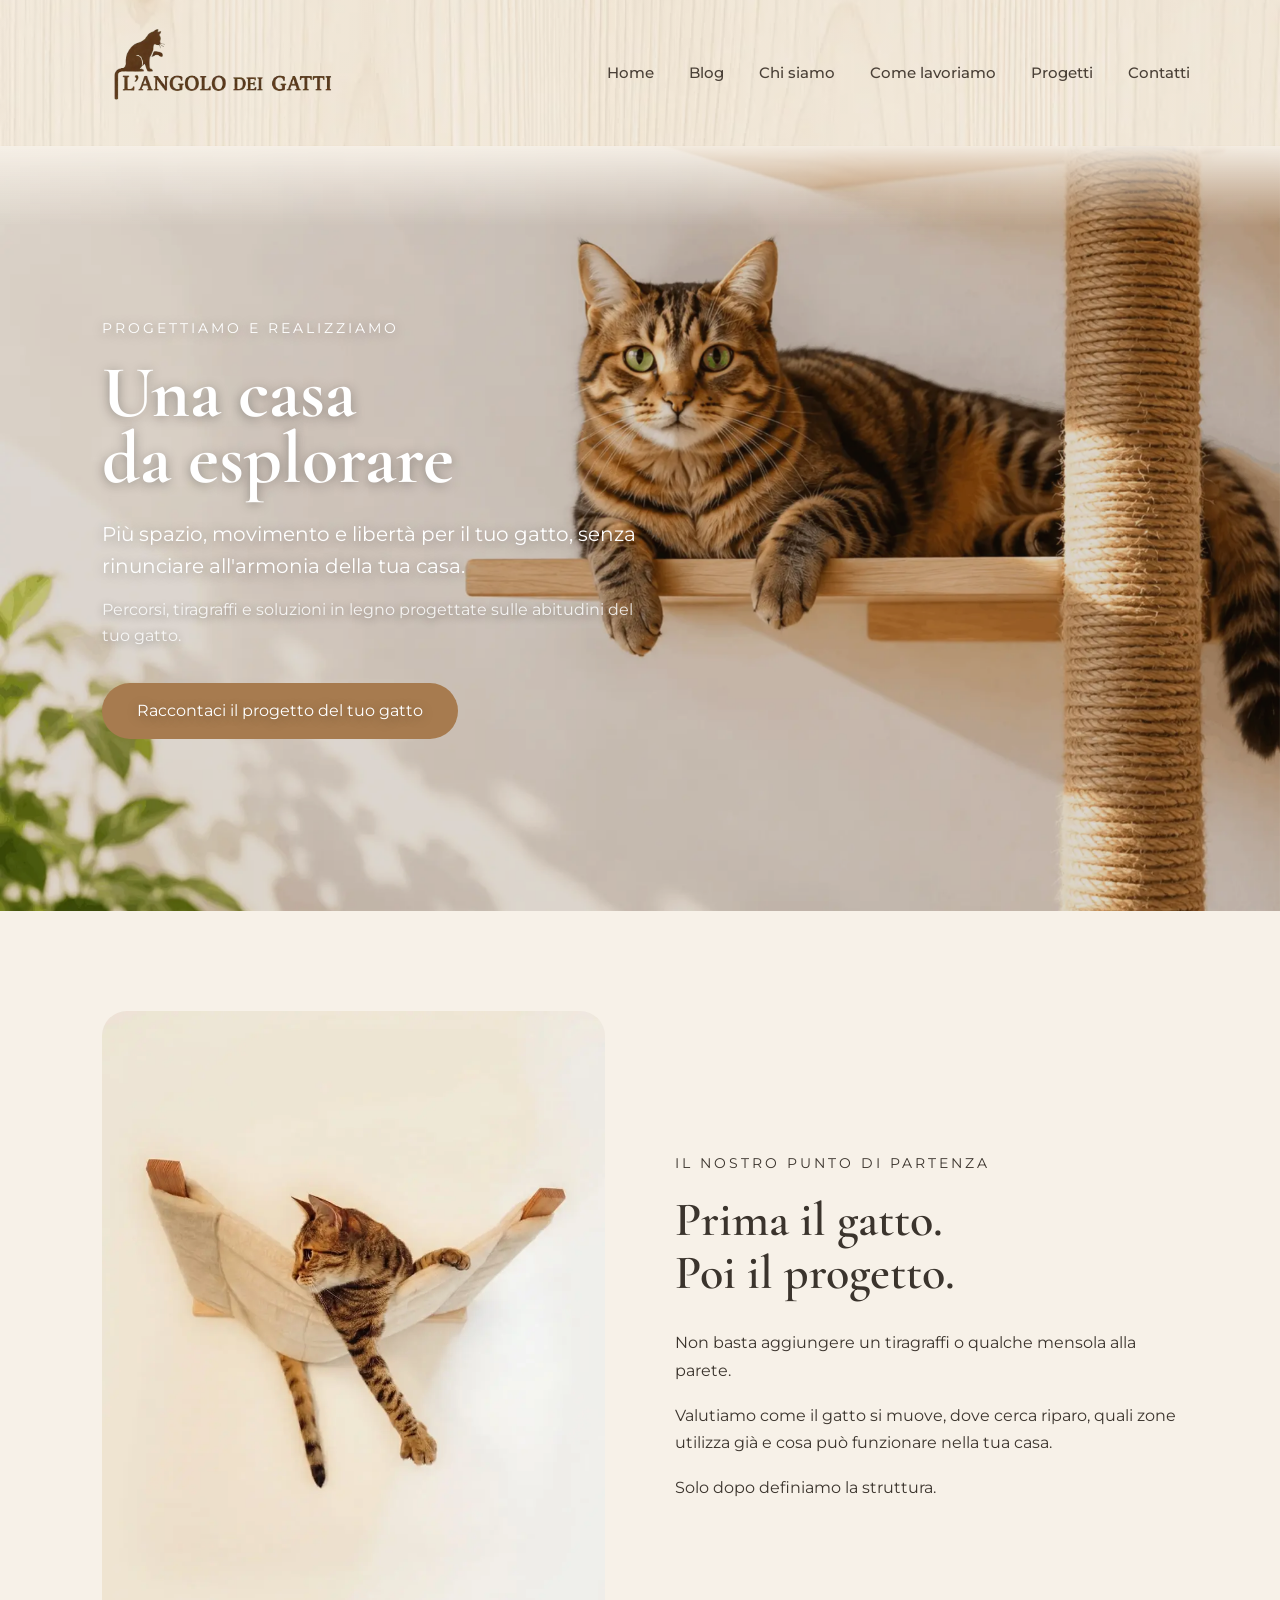
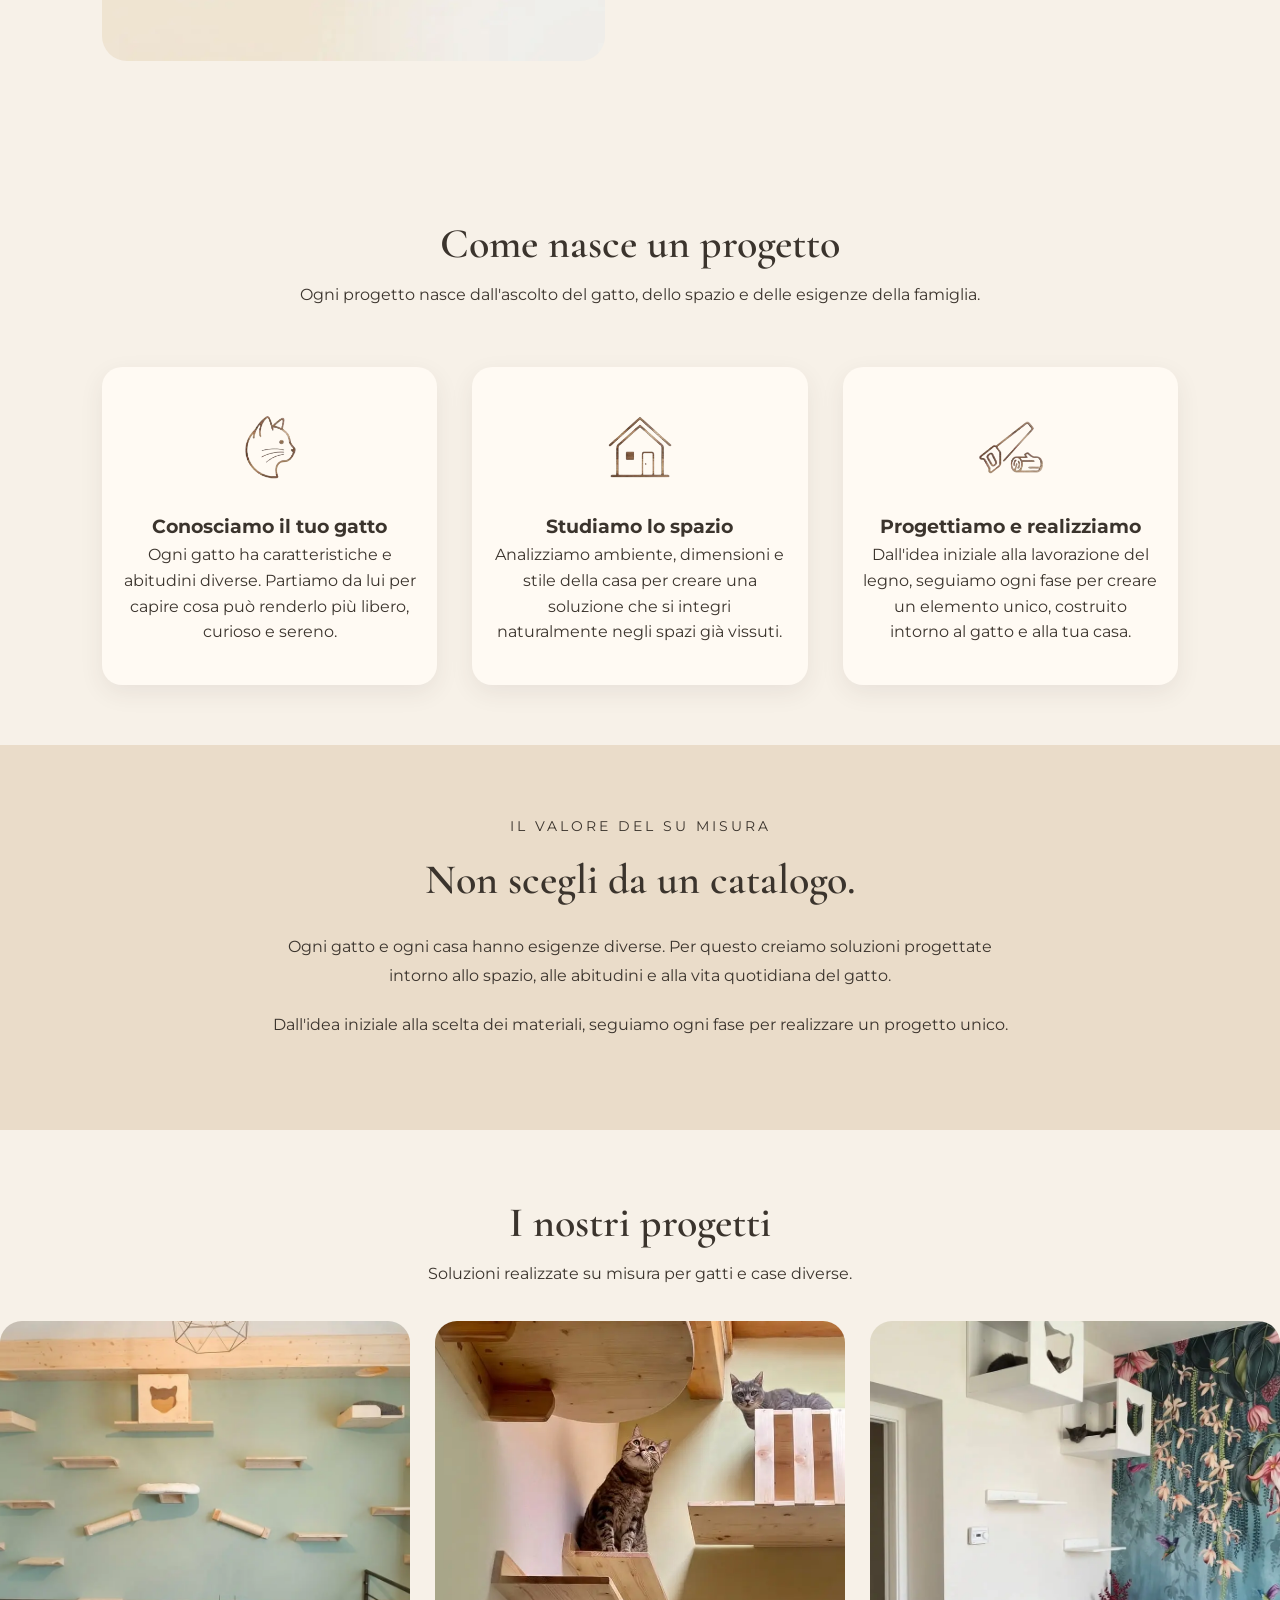
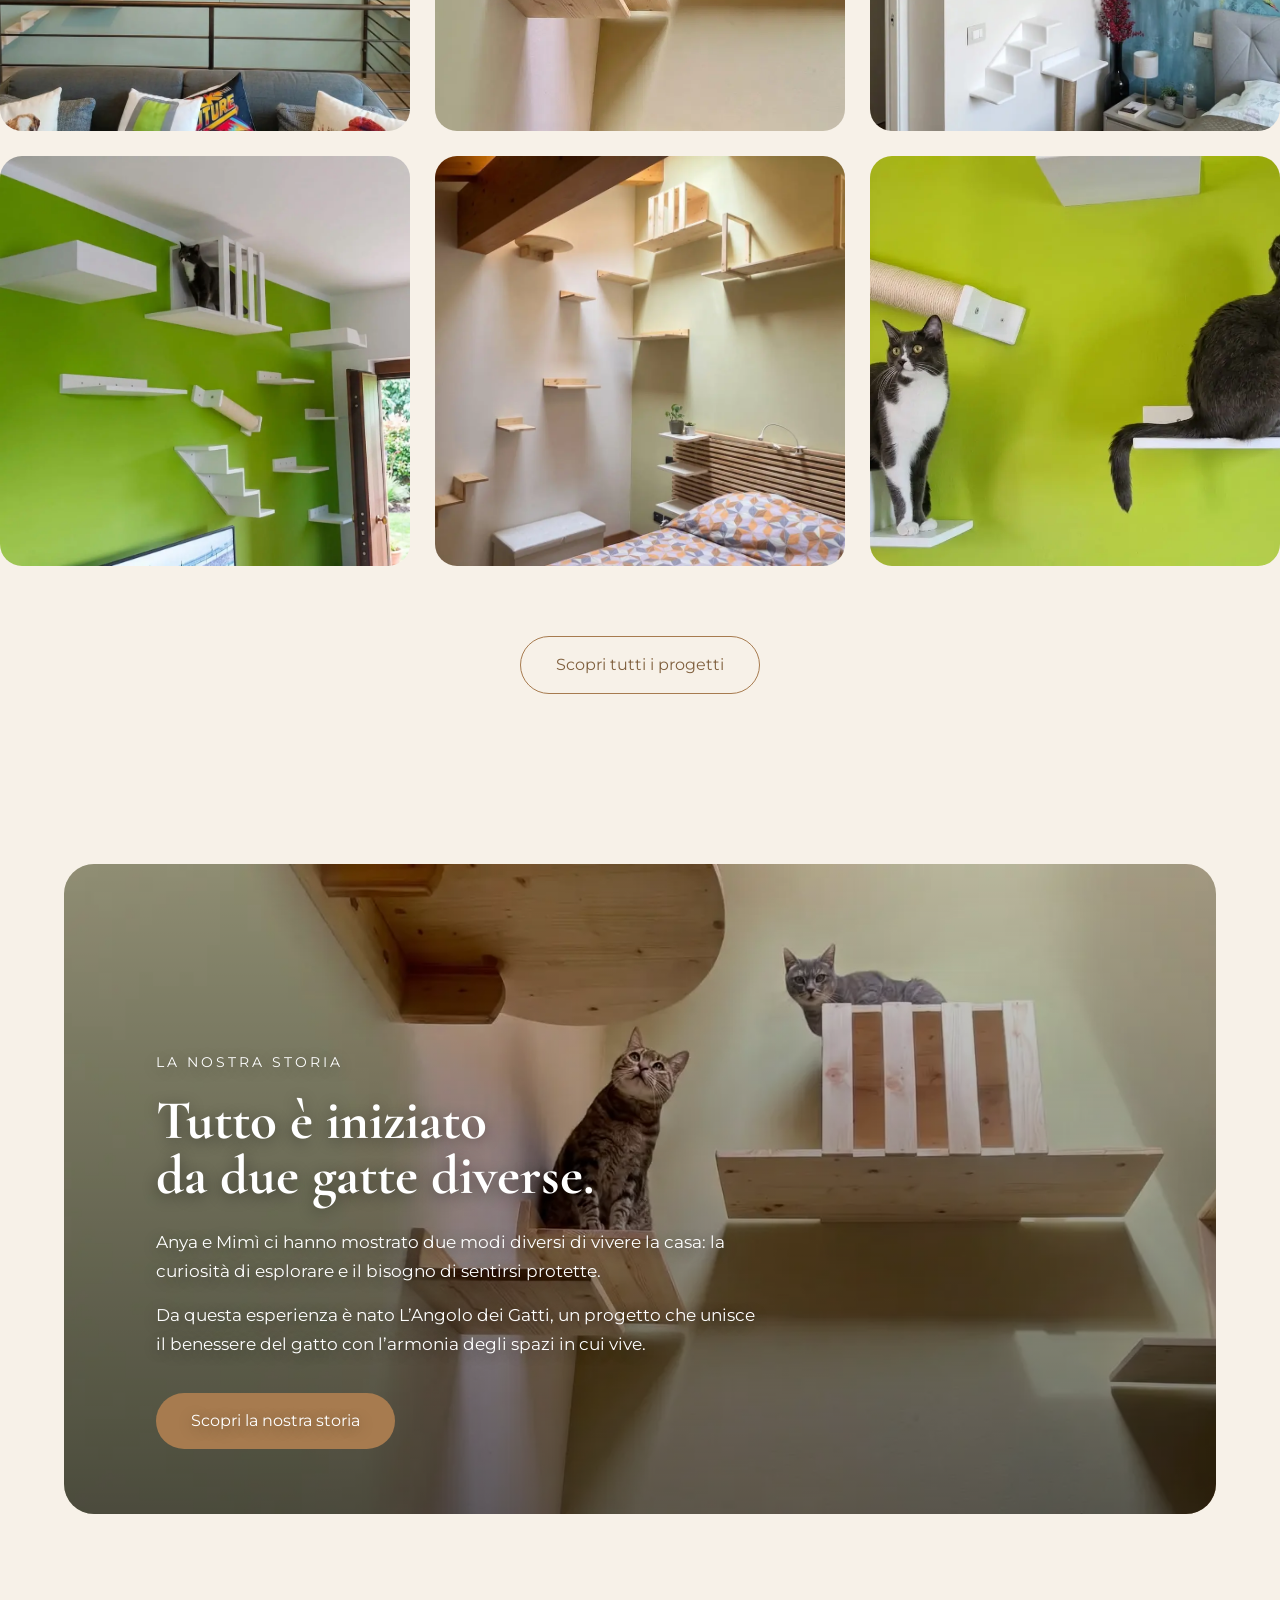
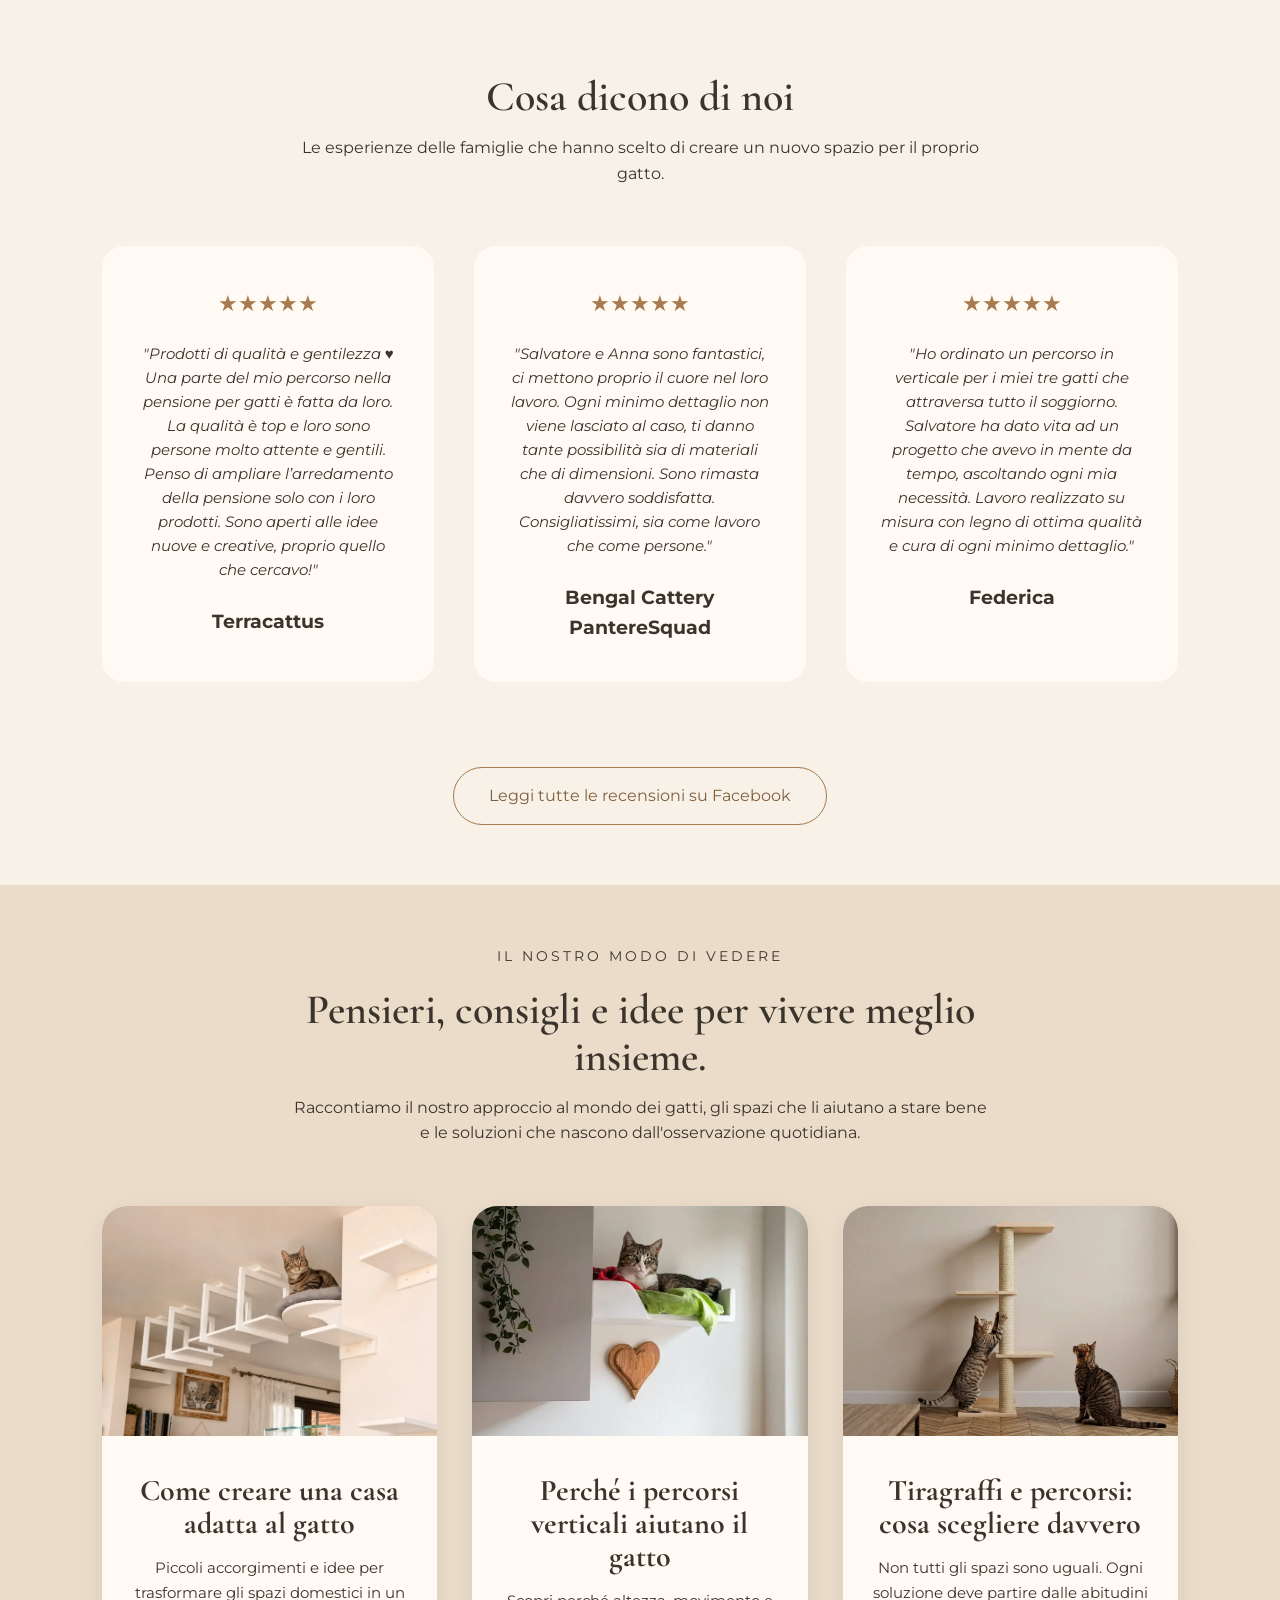
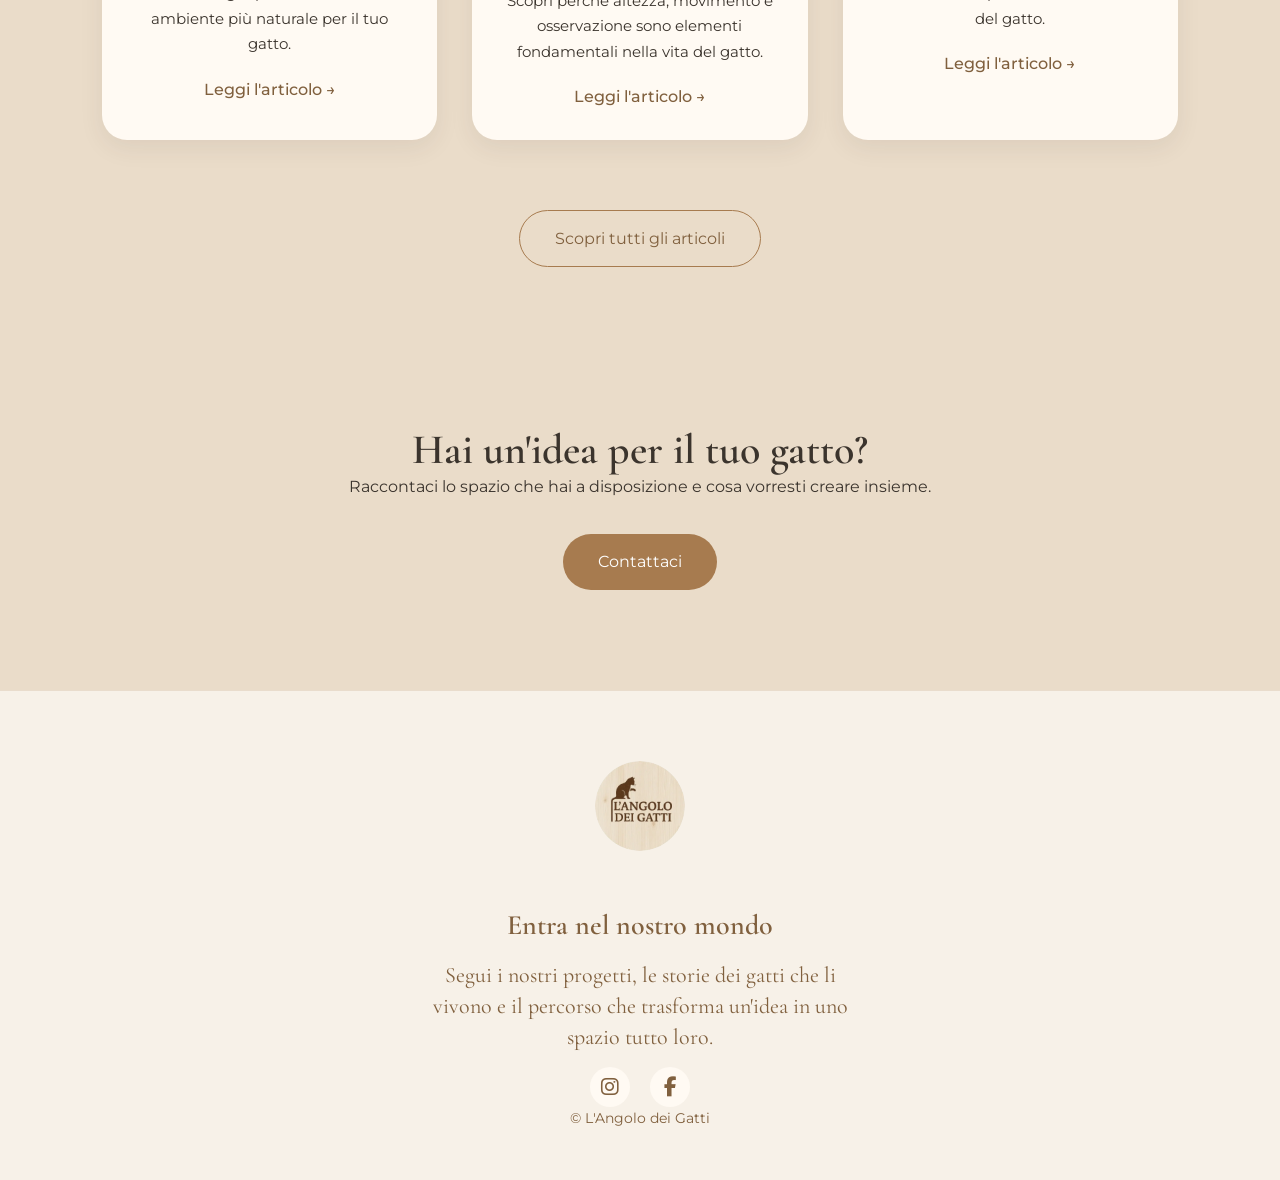
==== index.html @ a5932a0f "Add files via upload" ====
<!DOCTYPE html>
<html lang="it">

<head>

<meta charset="UTF-8">
<meta name="viewport" content="width=device-width, initial-scale=1.0">

<title>L'Angolo dei Gatti | Progetti in legno su misura</title>

<meta name="description" content="Progetti in legno su misura per gatti. Spazi pensati per il benessere del gatto e integrati nella tua casa.">

<link rel="stylesheet" href="css/stile.css">

<link href="https://fonts.googleapis.com/css2?family=Cormorant+Garamond:wght@500;600;700&family=Montserrat:wght@300;400;500;600&display=swap" rel="stylesheet">
<link rel="stylesheet" href="https://cdnjs.cloudflare.com/ajax/libs/font-awesome/6.5.2/css/all.min.css">
</head>


<body>



<header class="header reveal">


<div class="logo">

<a href="index.html">

<img 
src="immagini/logo-header.webp" 
alt="L'Angolo dei Gatti"
width="260"
height="90">

</a>

</div>


<div class="hamburger">

☰

</div>



<nav class="menu">

<a href="index.html">Home</a>

<a href="blog.html">Blog</a>

<a href="chi-siamo.html">Chi siamo</a>

<a href="index.html#lavoriamo">Come lavoriamo</a>

<a href="progetti.html">Progetti</a>

<a href="contatti.html">Contatti</a>

</nav>


</header>



<main>


<section class="hero">


<img 
class="hero-image" 
src="immagini/hero.webp" 
alt="Percorso in legno per gatti"
width="1920"
height="1080">


<div class="hero-content">


<p class="small-title">
PROGETTIAMO E REALIZZIAMO
</p>


<h1>
Una casa<br>
da esplorare
</h1>



<p class="hero-description">
Più spazio, movimento e libertà per il tuo gatto,
senza rinunciare all'armonia della tua casa.
</p>


<p class="hero-details">
Percorsi, tiragraffi e soluzioni in legno progettate sulle abitudini del tuo gatto.
</p>


<a class="button" href="https://wa.me/393792977051">

Raccontaci il progetto del tuo gatto

</a>


</div>


</section>


<section class="story-section reveal">


<div class="story-image">

<img 
src="immagini/anya_amaca.webp" 
alt="Anya"
width="900"
height="600">

</div>


<div class="story-text">


<p class="small-title">
IL NOSTRO PUNTO DI PARTENZA
</p>


<h2>
Prima il gatto.<br>
Poi il progetto.
</h2>


<p>
Non basta aggiungere un tiragraffi o qualche mensola alla parete.
</p>


<p>
Valutiamo come il gatto si muove, dove cerca riparo, quali zone utilizza già e cosa può funzionare nella tua casa.
</p>


<p>
Solo dopo definiamo la struttura.
</p>


</div>


</section>




<section id="lavoriamo" class="section">


<div class="section-title reveal">


<h2>
Come nasce un progetto
</h2>


<p>
Ogni progetto nasce dall'ascolto del gatto, dello spazio e delle esigenze della famiglia.
</p>


</div>


<div class="cards">


<!-- CARD 1 -->

<div class="card reveal">


<div class="icon">

<img 
src="immagini/icona-1.webp" 
alt="Conosciamo il gatto"
width="65"
height="65">

</div>


<h3>
Conosciamo il tuo gatto
</h3>


<p>
Ogni gatto ha caratteristiche e abitudini diverse.
Partiamo da lui per capire cosa può renderlo più libero, curioso e sereno.
</p>


</div>







<!-- CARD 2 -->

<div class="card reveal">


<div class="icon">

<img 
src="immagini/icona-2.webp" 
alt="Conosciamo il gatto"
width="65"
height="65">

</div>


<h3>
Studiamo lo spazio
</h3>


<p>
Analizziamo ambiente, dimensioni e stile della casa per creare una soluzione che si integri naturalmente negli spazi già vissuti.
</p>

</div>







<!-- CARD 3 -->

<div class="card reveal">


<div class="icon">
<img 
src="immagini/icona-3.webp" 
alt="Conosciamo il gatto"
width="65"
height="65">

</div>


<h3>
Progettiamo e realizziamo
</h3>


<p>
Dall'idea iniziale alla lavorazione del legno, seguiamo ogni fase per creare un elemento unico, costruito intorno al gatto e alla tua casa.
</p>

</div>



</div>


</section>

<section class="projects section">




<div class="value-section reveal">


<p class="small-title">
IL VALORE DEL SU MISURA
</p>


<h2>
Non scegli da un catalogo.
</h2>


<p>
Ogni gatto e ogni casa hanno esigenze diverse.
Per questo creiamo soluzioni progettate intorno allo spazio,
alle abitudini e alla vita quotidiana del gatto.
</p>


<p>
Dall'idea iniziale alla scelta dei materiali,
seguiamo ogni fase per realizzare un progetto unico.
</p>


</div>




<div class="section-title reveal">


<h2>
I nostri progetti
</h2>



<p>
Soluzioni realizzate su misura per gatti e case diverse.
</p>

<p class="mobile-hint">
Scorri per vedere tutti i progetti →
</p>

</div>





<div class="gallery portfolio">


<img 
class="reveal" 
src="immagini/progetto-1.webp" 
alt="Progetto in legno per gatto"
width="600"
height="600">

<img 
class="reveal" 
src="immagini/progetto-2.webp" 
alt="Progetto in legno per gatto"
width="600"
height="600">

<img 
class="reveal" 
src="immagini/progetto-3.webp" 
alt="Progetto in legno per gatto"
width="600"
height="600">

<img 
class="reveal" 
src="immagini/progetto-4.webp" 
alt="Progetto in legno per gatto"
width="600"
height="600">

<img 
class="reveal" 
src="immagini/progetto-5.webp" 
alt="Progetto in legno per gatto"
width="600"
height="600">

<img 
class="reveal" 
src="immagini/Progetto-6.webp" 
alt="Progetto in legno per gatto"
width="600"
height="600">

</div>

<div class="mobile-dots"></div>


<div class="projects-button reveal">

<a class="button secondary" href="progetti.html">

Scopri tutti i progetti

</a>

</div>


</section>









<section class="home-about-story reveal">


<img src="immagini/anya_mimi_percorso.webp"
alt="Anya e Mimì sul percorso verticale progettato su misura">



<div class="home-about-overlay">


<p class="small-title">
LA NOSTRA STORIA
</p>


<h2>
Tutto è iniziato
<br>
da due gatte diverse.
</h2>


<p>
Anya e Mimì ci hanno mostrato due modi diversi
di vivere la casa: la curiosità di esplorare
e il bisogno di sentirsi protette.
</p>


<p>
Da questa esperienza è nato L’Angolo dei Gatti,
un progetto che unisce il benessere del gatto
con l’armonia degli spazi in cui vive.
</p>


<a class="button secondary" href="chi-siamo.html">

Scopri la nostra storia

</a>


</div>


</section>









<section class="reviews section">



<div class="section-title reveal">


<h2>
Cosa dicono di noi
</h2>



<p>
Le esperienze delle famiglie che hanno scelto di creare un nuovo spazio per il proprio gatto.
</p>


</div>





<div class="reviews-grid">



<div class="review-card reveal">

<div class="stars">
★★★★★
</div>

<p>
"Prodotti di qualità e gentilezza ♥️
Una parte del mio percorso nella pensione per gatti è fatta da loro. La qualità è top e loro sono persone molto attente e gentili. Penso di ampliare l’arredamento della pensione solo con i loro prodotti. Sono aperti alle idee nuove e creative, proprio quello che cercavo!"
</p>

<h3>
Terracattus
</h3>

</div>







<div class="review-card reveal">

<div class="stars">
★★★★★
</div>

<p>
"Salvatore e Anna sono fantastici, ci mettono proprio il cuore nel loro lavoro. Ogni minimo dettaglio non viene lasciato al caso, ti danno tante possibilità sia di materiali che di dimensioni. Sono rimasta davvero soddisfatta. Consigliatissimi, sia come lavoro che come persone."
</p>

<h3>
Bengal Cattery PantereSquad
</h3>

</div>







<div class="review-card reveal">

<div class="stars">
★★★★★
</div>

<p>
"Ho ordinato un percorso in verticale per i miei tre gatti che attraversa tutto il soggiorno. Salvatore ha dato vita ad un progetto che avevo in mente da tempo, ascoltando ogni mia necessità. Lavoro realizzato su misura con legno di ottima qualità e cura di ogni minimo dettaglio."
</p>

<h3>
Federica
</h3>

</div>





</div>




<div class="reviews-button reveal">


<a class="button secondary" href="https://www.facebook.com/langolodeigatti/reviews" target="_blank">

Leggi tutte le recensioni su Facebook

</a>


</div>



</section>

<section class="blog-preview section">


<div class="section-title reveal">


<p class="small-title">
IL NOSTRO MODO DI VEDERE
</p>


<h2>
Pensieri, consigli e idee per vivere meglio insieme.
</h2>


<p>
Raccontiamo il nostro approccio al mondo dei gatti,
gli spazi che li aiutano a stare bene
e le soluzioni che nascono dall'osservazione quotidiana.
</p>


</div>



<div class="blog-cards">



<article class="blog-card reveal">


<img src="immagini/casa-gatto.webp" 
alt="Come creare una casa adatta al gatto">


<div>

<h3>
Come creare una casa adatta al gatto
</h3>


<p>
Piccoli accorgimenti e idee per trasformare
gli spazi domestici in un ambiente più naturale
per il tuo gatto.
</p>


<a href="articolo-casa-gatto.html">
Leggi l'articolo →
</a>

</div>


</article>





<article class="blog-card reveal">


<img src="immagini/spazio-verticale.webp" 
alt="Percorsi verticali per gatti">


<div>

<h3>
Perché i percorsi verticali aiutano il gatto
</h3>


<p>
Scopri perché altezza, movimento e osservazione
sono elementi fondamentali nella vita del gatto.
</p>


<a href="articolo-spazio-verticale.html">
Leggi l'articolo →
</a>


</div>


</article>




<article class="blog-card reveal">


<img src="immagini/tiragraffi-gatto.webp" 
alt="Come scegliere un tiragraffi">


<div>

<h3>
Tiragraffi e percorsi: cosa scegliere davvero
</h3>


<p>
Non tutti gli spazi sono uguali.
Ogni soluzione deve partire dalle abitudini del gatto.
</p>


<a href="articolo-tiragraffi.html">
Leggi l'articolo →
</a>


</div>


</article>



</div>


<div class="projects-button reveal">

<a class="button secondary" href="blog.html">

Scopri tutti gli articoli

</a>

</div>



</section>


<section class="cta">


<h2 class="reveal">
Hai un'idea per il tuo gatto?
</h2>


<p class="reveal">
Raccontaci lo spazio che hai a disposizione
e cosa vorresti creare insieme.
</p>


<a class="button reveal" href="contatti.html">
Contattaci
</a>



</section>



</main>





<footer class="reveal">


<img 
src="immagini/logo-tondo.webp" 
alt="Logo L'Angolo dei Gatti"
width="90"
height="90">


<div class="social">

<p class="social-title">
Entra nel nostro mondo
</p>

<p class="social-text">
Segui i nostri progetti, le storie dei gatti che li vivono e il percorso che trasforma un'idea in uno spazio tutto loro.
</p>

<a href="https://www.instagram.com/langolodeigatti/" 
target="_blank"
aria-label="Seguici su Instagram">

<i class="fa-brands fa-instagram"></i>

</a>

<a href="https://www.facebook.com/langolodeigatti" 
target="_blank"
aria-label="Seguici su Facebook">

<i class="fa-brands fa-facebook-f"></i>

</a>



</div>


<p>
© L'Angolo dei Gatti
</p>


</footer>







<script src="js/script.js"></script>



</body>

</html>
---- css/stile.css ----
/* RESET */

* {
    margin:0;
    padding:0;
    box-sizing:border-box;
}


html {
    scroll-behavior:smooth;
}


body {

    font-family:'Montserrat', sans-serif;
    background:#f7f1e8;
    color:#3b342d;
    line-height:1.6;

}



/* ==========================
   HEADER
========================== */


.header {

    width:100%;
    padding:14px 7%;

    display:flex;
    justify-content:space-between;
    align-items:center;

    background-color:#f7f1e8;

    background-image:
    linear-gradient(
    rgba(247,241,232,0.45),
    rgba(247,241,232,0.45)
    ),
    url("../immagini/texture-legno-header.webp");

    background-size:cover;
    background-position:center;
    background-repeat:no-repeat;

    position:relative;
    z-index:100;

}



.logo img {

    width:260px;
    height:auto;

}



.menu {

    display:flex;
    gap:35px;

}



.menu a {

    text-decoration:none;
    color:#4a4037;
    font-size:15px;
    font-weight:500;
    transition:.3s;

}



.menu a:hover {

    color:#a77b4f;

}



.hamburger {

    display:none;
    font-size:34px;
    cursor:pointer;

}





/* ==========================
   HERO
========================== */


.hero {

    height:85vh;
    position:relative;
    overflow:hidden;
    display:flex;
    align-items:center;

}



.hero-image {

    position:absolute;
    width:100%;
    height:110%;
    top:-5%;
    object-fit:cover;
    will-change:transform;
    z-index:0;

}



.hero::before {

    content:"";
    position:absolute;

    top:0;
    left:0;

    width:100%;
    height:80px;

    background:linear-gradient(
    to bottom,
    rgba(247,241,232,0.95),
    rgba(247,241,232,0)
    );

    z-index:2;

}



.hero::after {

    content:"";
    position:absolute;

    inset:0;

    background:rgba(60,45,30,.18);

    z-index:1;

}



.hero-content {

    position:relative;
    z-index:3;

    max-width:600px;

    margin-left:8%;

    color:white;

    text-shadow:0 2px 12px rgba(0,0,0,.35);

}



.small-title {

    letter-spacing:3px;
    font-size:14px;
    margin-bottom:20px;

}



.hero h1 {

    font-family:'Cormorant Garamond',serif;
    font-size:74px;
    line-height:.9;
    margin-bottom:25px;

}



.hero-description {

    font-size:20px;
    line-height:1.6;
    color:white;
    max-width:600px;
    margin-top:25px;

}



.hero-details {

    font-size:16px;
    line-height:1.6;
    color:rgba(255,255,255,0.85);
    max-width:560px;
    margin-top:15px;
    text-shadow:0 2px 8px rgba(0,0,0,0.45);

}



/* ==========================
   BOTTONI
========================== */


.button {

    display:inline-block;

    margin-top:35px;

    padding:15px 35px;

    background:#a77b4f;

    color:white;

    text-decoration:none;

    border-radius:30px;

    transition:.35s ease;

}



.button:hover {

    transform:translateY(-4px);

    background:#80603e;

    color:white;

}



.secondary {

    background:transparent;

    border:1px solid #a77b4f;

    color:#80603e;

}



.secondary:hover {

    background:#a77b4f;

    color:white;

    border-color:#a77b4f;

}





/* ==========================
   SEZIONI
========================== */


.section {

    padding:60px 8%;

}



.section-title {

    max-width:700px;

    margin:auto;

    text-align:center;

}



.section-title h2,
.about-text h2,
.cta h2,
.story-text h2 {

    font-family:'Cormorant Garamond',serif;
    font-size:42px;
    font-weight:600;
    line-height:1.1;

}


.section-title h2 {

    margin-bottom:15px;

}

/* ==========================
   CARD
========================== */


.cards {

    display:grid;

    grid-template-columns:repeat(3,1fr);

    gap:35px;

    margin-top:60px;


}



.card {

    background:#fffaf3;

    padding:40px 20px;

    border-radius:20px;

    text-align:center;

    transition:.4s;

    box-shadow: 0 8px 24px rgba(59, 52, 45, 0.08);

}



.card:hover {

    transform:translateY(-8px);

}



.icon {

    width:80px;

    height:80px;

    margin:0 auto 25px;

    display:flex;

    justify-content:center;

    align-items:center;

    transition:.35s ease;

}



.icon img {

    width:65px;

    height:65px;

    object-fit:contain;

}


/* ==========================
   VALORE SU MISURA
========================== */


.value-section {

    background:#eadcc9;

    text-align:center;

    max-width:none;

    padding:70px 8%;

    margin:0 0 70px;

}



.value-section h2 {

    font-family:'Cormorant Garamond',serif;

    font-size:42px;

    font-weight:600;

    line-height:1.1;

    margin-bottom:30px;

}



.value-section p:not(.small-title) {

    max-width:750px;

    margin:0 auto 20px;

    line-height:1.8;

}



.custom {

    background:#fffaf3;
    
    padding:80px 8% 60px;

}


/* ==========================
   GALLERIA
========================== */


.gallery {

    display:grid;

    grid-template-columns:repeat(3,1fr);

    gap:25px;

    margin-top:35px;

}



.gallery img {

    width:100%;

    aspect-ratio:1/1;

    object-fit:cover;

    border-radius:22px;

    transition:.45s ease;

}


.gallery img:hover {

    transform:scale(1.04);

}

/* ==========================
   ABOUT
========================== */


.about-preview {

    display:grid;

    grid-template-columns:1fr 1fr;

    gap:60px;

    padding:100px 8%;

    align-items:center;

}



.about-image img {

    width:100%;

    border-radius:25px;

    transition:.45s ease;

}



.about-image img:hover {

    transform:scale(1.03);

}





/* ==========================
   CTA
========================== */


.cta {

    background:#eadcc9;

    padding:100px 20px;

    text-align:center;

}





/* ==========================
   FOOTER
========================== */


footer {

    text-align:center;

    padding:70px 20px 50px;

    background:#f7f1e8;

    border-top:1px solid rgba(167,123,79,0.18);

}



footer img {

    width:90px;

    margin-bottom:20px;

    border-radius:50%;

}



footer p {

    font-size:14px;

    color:#80603e;

}





/* ==========================
   ANIMAZIONI
========================== */


.reveal {

    opacity:0;

    transform:translateY(25px);

    transition:
    opacity .8s ease,
    transform .8s ease;

}



.reveal.visible {

    opacity:1;

    transform:translateY(0);

}





/* ==========================
   RECENSIONI
========================== */


.reviews-grid {

    display:grid;

    grid-template-columns:repeat(3,1fr);

    gap:40px;

    margin-top:60px;

}



.review-card {

    background:#fffaf3;

    padding:40px 35px;

    border-radius:22px;

    text-align:center;

    transition:.4s ease;

}



.review-card:hover {

    transform:translateY(-8px);

}



.stars {

    color:#a77b4f;

    font-size:22px;

    margin-bottom:20px;

}



.review-card p {

    font-style:italic;

    margin-bottom:25px;

    font-size:15px;

}


.reviews-button {

    text-align:center;

    margin-top:50px;

}



.reviews-button .button {

    display:inline-flex;

    justify-content:center;

    align-items:center;

    text-align:center;

}



/* ==========================
   PAGINA PROGETTI
========================== */


.portfolio {

    display:grid;

    grid-template-columns:repeat(3,1fr);

    gap:25px;

    margin-top:35px;

}



.portfolio img {

    width:100%;

    max-width:100%;

    height:auto;

    aspect-ratio:1 / 1;

    object-fit:cover;

    border-radius:22px;

    transition:.45s ease;

}


.portfolio img:hover {

    transform:scale(1.02);

}



.projects {

    text-align:center;

    padding:0 0 70px;

}



.projects-button {

    display:flex;

    justify-content:center;

    width:100%;

    margin-top:35px;

}


.projects-button .button {

    display:inline-block;

}



/* ==========================
   PALLINI CAROSELLO
========================== */


.mobile-dots {

    display:none;

}


.mobile-hint {

    display:none;

}





/* ==========================
   STORY SECTION
========================== */


.story-section {

    display:grid;

    grid-template-columns:1fr 1fr;

    gap:70px;

    padding:100px 8%;

    align-items:center;

}





    .story-image img {

        width:100%;

        height:650px;

        object-fit:cover;

        border-radius:25px;

    }





.story-image img:hover {

    transform:scale(1.03);

}



.story-image {

    display:flex;

    justify-content:center;

}



.story-text h2 {

    font-family:'Cormorant Garamond',serif;

    font-size:48px;

    font-weight:600;

    line-height:1.1;

    margin-bottom:30px;

}



.story-text p {

    margin-bottom:18px;

    line-height:1.7;

}


/* ==========================
   HOME ABOUT STORY
========================== */


.home-about-story {

    position:relative;

    width:90%;

    max-width:1400px;

    height:650px;

    margin:100px auto;

    overflow:hidden;

    border-radius:30px;

}



.home-about-story > img {

    width:100%;

    height:100%;

    object-fit:cover;

    object-position:center 60%;

}



.home-about-story::after {

    content:"";

    position:absolute;

    inset:0;

    background:linear-gradient(
        rgba(0,0,0,0.15),
        rgba(0,0,0,0.55)
    );

}



.home-about-overlay {

    position:absolute;

    z-index:2;

    left:8%;

    bottom:10%;

    max-width:600px;

    color:white;

    text-shadow:0 3px 15px rgba(0,0,0,0.45);
     

}



.home-about-overlay .small-title {

    color:white;

}



.home-about-overlay h2 {

    font-family:'Cormorant Garamond',serif;

    font-size:55px;

    line-height:1;

    margin-bottom:25px;

}



.home-about-overlay p:not(.small-title) {

    font-size:17px;

    line-height:1.7;

    margin-bottom:15px;

}



.home-about-overlay .button {

    margin-top:20px;


    background:#a77b4f;

    border:none;

    color:white;

}


.home-about-overlay .button:hover {

    background:#80603e;

}

/* ==========================
   PAGINA CHI SIAMO
========================== */


.about-hero {

    display:grid;

    grid-template-columns:1fr 1fr;

    gap:60px;

    padding:100px 8% 50px;

    align-items:center;

}



.about-hero-image img {

    width:100%;

    height:600px;

    object-fit:cover;

    border-radius:30px;

}



.about-hero-text h1 {

    font-family:'Cormorant Garamond',serif;

    font-size:60px;

    line-height:1;

    margin-bottom:30px;

}



.about-hero-text p {

    font-size:18px;

    line-height:1.7;

}




.about-story {

    max-width:850px;

    margin:auto;

    padding:45px 8% 70px;

    text-align:center;

}



.about-story h2,
.about-philosophy h2,
.about-us h2,
.about-cta h2 {

    font-family:'Cormorant Garamond',serif;

    font-size:44px;

    line-height:1.1;

    margin-bottom:30px;

}



.about-story p,
.about-philosophy p,
.about-us p {

    margin-bottom:18px;

    line-height:1.7;

}



.about-philosophy {

    background:#eadcc9;

    padding:90px 8%;

    text-align:center;

}



.about-principle {

    margin-top:80px;

    padding:40px 20px;

    text-align:center;

}


.about-principle p {

    font-family:'Cormorant Garamond',serif;

    font-size:42px;

    line-height:1.1;

    color:#3b342d;

}


.about-principle span {

    display:block;

    margin-top:20px;

    font-size:15px;

    letter-spacing:1px;

    color:#80603e;

}


.about-us {

    max-width:850px;

    margin:auto;

    padding:80px 8%;

    text-align:center;

}



.about-cta {

    background:#eadcc9;

    padding:100px 20px;

    text-align:center;

}

/* ==========================
   BOX ANYA E MIMÌ
========================== */


.cats-story {

    display:grid;

    grid-template-columns:repeat(2,1fr);

    gap:35px;

    max-width:1000px;

    margin:50px auto 0;

}



.cat-story-card {

    background:#fffaf3;

    border-radius:25px;

    padding:55px 45px;

    min-height:320px;

    display:flex;

    flex-direction:column;

    justify-content:center;

    text-align:center;

    box-shadow:0 15px 35px rgba(80,60,40,0.12);

    transition:.35s ease;

}


.cat-story-card:hover {

    transform:translateY(-6px);

    box-shadow:0 20px 45px rgba(80,60,40,0.18);

}


.cat-story-card h3 {

    font-family:'Cormorant Garamond',serif;

    font-size:42px;

    margin-bottom:10px;

}



.cat-story-card h4 {

    font-size:15px;

    font-weight:500;

    color:#80603e;

    margin-bottom:25px;

}



.cat-story-card p {

    line-height:1.7;

}

.cat-story-card:nth-child(2) {

    transition-delay:.15s;

}


/* ==========================
   BLOG
========================== */


.blog-page {

    padding:80px 8%;

}



.blog-grid {

    display:grid;

    grid-template-columns:repeat(2, 1fr);

    gap:45px;

    margin-top:60px;

    max-width:1100px;

    margin-left:auto;

    margin-right:auto;

}



.blog-card {

    background:#fffaf3;

    border-radius:22px;

    overflow:hidden;

    box-shadow:0 8px 24px rgba(59,52,45,0.08);

    transition:.35s ease;

}



.blog-card:hover {

    transform:translateY(-8px);

}



.blog-card img {

    width:100%;

    height:220px;

    object-fit:cover;

}



.blog-card-content {

    padding:30px;

}



.blog-card h2 {

    font-family:'Cormorant Garamond',serif;

    font-size:30px;

    line-height:1.15;

    margin-bottom:15px;

    text-align:center;

}



.blog-card p {

    font-size:16px;

    line-height:1.7;

    margin-bottom:20px;

    text-align:center;

}



.blog-card a {

    color:#80603e;

    text-decoration:none;

    font-weight:500;

    display:block;
    
    text-align:center;

}


.blog-card h3 {

    text-align:center;

}


/* ==========================
   ARTICOLI BLOG
========================== */


.article-page {

    padding:80px 8%;

    color:#3b342d;

}



.article-header {

    max-width:900px;

    margin:auto;

    text-align:center;

}



.article-header h1 {

    font-family:'Cormorant Garamond',serif;

    font-size:52px;

    font-weight:600;

    line-height:1.1;

    color:#3b342d;

    margin-bottom:20px;
    

}



.article-image {

    width:100%;

    max-height:520px;

    object-fit:cover;

    border-radius:30px;

}

.article-intro {

    max-width:800px;

    margin:40px auto 0;

    padding:30px 35px;

    background:#eadcc9;

    border-radius:20px;

    box-shadow:0 10px 30px rgba(59,52,45,0.08);

}


.article-intro p {

    font-family:'Cormorant Garamond',serif;

    font-size:24px;

    line-height:1.5;

    color:#3b342d;

    margin:0;

    text-align:center;

}

.article-content {

    max-width:800px;

    margin:70px auto 0;

}



.article-content p {

font-size:17px;

line-height:1.9;

color:#3b342d;

margin-bottom:28px;

text-align:left;

}



.article-content h2 {

    font-family:'Cormorant Garamond',serif;

    font-size:38px;

    font-weight:600;

    line-height:1.1;

    margin-top:55px;

    margin-bottom:20px;

    color:#3b342d;

    text-align:center;

}



/* ==========================
   CTA INTERNA ARTICOLO
========================== */


.article-cta {

    max-width:900px;

    margin:80px auto;

    padding:60px 8%;

    background:#eadcc9;

    border-radius:30px;

    text-align:center;

    box-shadow:0 15px 40px rgba(59,52,45,0.12);

}


.article-cta h2 {

    font-family:'Cormorant Garamond',serif;

    font-size:42px;

    line-height:1.1;

    margin-bottom:20px;

}



.article-cta p {

    font-size:17px;

    line-height:1.7;

    margin-bottom:30px;

}

/* ==========================
   META ARTICOLO
========================== */


.article-meta {

    font-size:14px;

    color:#80603e;

    margin-bottom:35px;

    letter-spacing:.5px;

}

.article-content .article-cta p {

    text-align:center;

}


/* ==========================
   MOBILE
========================== */


@media(max-width:900px){


.logo img {

    width:190px;

}



.header {

    flex-direction:row;

}



.hamburger {

    display:block;

}



.menu {

    position:absolute;

    top:90px;

    left:0;

    width:100%;

    background:#f7f1e8;

    display:flex;

    flex-direction:column;

    align-items:center;

    padding:30px 0;

    gap:25px;

    opacity:0;

    visibility:hidden;

    transform:translateY(-20px);

    transition:.35s;

}



.menu.active {

    opacity:1;

    visibility:visible;

    transform:translateY(0);

}





.hero h1 {

    font-size:50px;

}

.hero-details {

    display:none;

}



.cards,
.gallery {

    grid-template-columns:1fr;

}



.hero {

    height:75vh;

}


.hero-image {

    height:100%;
    top:0;
    object-position:center center;

}


.hero-content {

    max-width:85%;

}

.section {

    padding:40px 8%;

}


.section-title {

    max-width:320px;

    margin-left:auto;

    margin-right:auto;

}

.section-title h2 {

    margin-bottom:15px;

}


.section-title h2,
.about-text h2,
.cta h2 {

    font-size:34px;

}


.section-title p {

    margin-top:12px;

    line-height:1.6;

}


.story-section {

    grid-template-columns:1fr;

    padding:50px 8%;

    gap:20px;

}



.story-image img {

    width:100%;

    height:260px;

    object-fit:cover;

}


.story-text {

    text-align:center;

}



.story-text h2 {

    font-size:36px;

}





.cards {

    margin-top:25px;

}



.card {

    padding:35px 25px;

}





.icon {

    width:65px;

    height:65px;

    margin:0 auto 15px;

}



.icon img {

    width:55px;

    height:55px;

}





.value-section {

    padding:50px 8%;

    margin-bottom:50px;

}

.value-section {

    width:100%;

    padding:50px 8%;

    margin-left:0;

    margin-right:0;

}

.value-section h2 {

    font-size:36px;

}





.projects {

    text-align:center;

    padding:0 0 35px;

}


.mobile-hint {

    display:block;

    margin-top:15px;

    font-size:14px;

    opacity:.7;

}


.portfolio {

    display:flex;

    flex-wrap:nowrap;

    overflow-x:auto;

    gap:15px;

    padding-left:6%;

    padding-right:6%;

    padding-bottom:20px;

    scroll-snap-type:x mandatory;

    scrollbar-width:none;

    touch-action: pan-x;

}



.portfolio::-webkit-scrollbar {

    display:none;

}



.portfolio img {

    flex:0 0 92%;

    width:92%;

    max-width:92%;

    aspect-ratio:4 / 5;

    object-fit:cover;

    scroll-snap-align:center;

    border-radius:25px;

    box-shadow:0 10px 30px rgba(59,52,45,0.08);
}





.mobile-dots {

    display:flex;

    justify-content:center;

    gap:8px;

    margin-top:12px;

    margin-bottom:12px;

}



.mobile-dots span {

    width:8px;

    height:8px;

    background:#c9b08f;

    border-radius:50%;

    opacity:.45;

}



.mobile-dots span.active {

    background:#a77b4f;

    opacity:1;

}





.about-preview {

    grid-template-columns:1fr;

    padding:50px 8%;

}





.reviews-grid {

    grid-template-columns:1fr;

    gap:30px;

}



.review-card {

    padding:35px 30px;

}


.home-about-story {

    grid-template-columns:1fr;

    padding:50px 8%;

    gap:35px;

}



.home-about-content {

    text-align:center;

}



.home-about-content h2 {

    font-size:36px;

}


.home-about-story {

    width:90%;

    height:auto;

    margin:70px auto;

    border-radius:25px;

    overflow:visible;

}



.home-about-story > img {

    height:240px;

    border-radius:25px;

    object-position:center 55%;

}



.home-about-story::after {

    display:none;

}



.home-about-overlay {

    position:relative;

    left:auto;

    bottom:auto;

    color:#3b342d;

    padding:35px 15px 0;

    text-shadow:none;

    text-align:center;

}



.home-about-overlay .small-title {

    color:#80603e;

}



.home-about-overlay h2 {

    font-size:36px;

}



.home-about-overlay p:not(.small-title) {

    font-size:16px;

    line-height:1.8;

}



.home-about-overlay .button {

    background:#a77b4f;

    color:white;

}

.projects {
    text-align:center;
}


.cats-story {

    grid-template-columns:1fr;

}


.cat-story-card {

    padding:35px 25px;

    min-height:240px;

}

.about-hero {

    grid-template-columns:1fr;

    padding:50px 8%;

}


.about-hero-image img {

    height:260px;

}


.about-hero-text {

    text-align:center;

}


.about-hero-text h1 {

    font-size:38px;

}


.about-story,
.about-philosophy,
.about-us {

    padding:50px 8%;

}


.about-story h2,
.about-philosophy h2,
.about-us h2,
.about-cta h2 {

    font-size:36px;

}


/* ARTICOLI BLOG MOBILE */

.article-page {

    padding:50px 8%;

}


.article-header h1 {

    font-size:36px;

}


.article-content {

    margin-top:40px;

}


.article-content h2 {

    font-size:32px;

}


.article-cta {

    margin:50px 8%;

    padding:40px 25px;

}


.article-cta h2 {

    font-size:34px;

}

.article-intro {

    padding:25px 20px;

}


.article-intro p {

    font-size:21px;

}

.blog-grid {

    grid-template-columns:1fr;

    gap:30px;

}

}
/* ==========================
   SOCIAL FOOTER
========================== */


.social {

    margin-top:25px;

}


.social-title {

    font-family:'Cormorant Garamond',serif;

    font-size:28px;

    font-weight:600;

    margin-bottom:12px;

}



.social-text {

    font-family:'Cormorant Garamond',serif;

    font-size:22px;

    font-weight:400;

    max-width:450px;

    margin:0 auto 15px;

    line-height:1.4;

    color:#80603e;
}



.social a {

    display:inline-flex;

    justify-content:center;

    align-items:center;

    width:40px;

    height:40px;

    margin:0 8px;

    border-radius:50%;

    background:#fffaf3;

    color:#80603e;

    font-size:20px;

    text-decoration:none;

    transition:.3s ease;

}



.social a:hover {

    background:#a77b4f;

    color:white;

    transform:translateY(-3px);

}


/* ==========================
   BLOG HOME
========================== */


.blog-preview {

    background:#eadcc9;

}



.blog-cards {

    display:grid;

    grid-template-columns:repeat(3,1fr);

    gap:35px;

    max-width:1200px;

    margin:60px auto 0;

}



.blog-card {

    background:#fffaf3;

    border-radius:25px;

    overflow:hidden;

    transition:.4s ease;

}



.blog-card:hover {

    transform:translateY(-8px);

}



.blog-card img {

    width:100%;

    height:230px;

    object-fit:cover;

}



.blog-card div {

    padding:30px;

}



.blog-card h3 {

    font-family:'Cormorant Garamond',serif;

    font-size:30px;

    line-height:1.1;

    margin-bottom:15px;

}



.blog-card p {

    font-size:15px;

    line-height:1.7;

    margin-bottom:20px;

}



.blog-card a {

    color:#80603e;

    text-decoration:none;

    font-weight:500;

}



@media(max-width:900px){


.blog-cards {

    grid-template-columns:1fr;

    margin-top:35px;

}



.blog-card img {

    height:200px;

}


}
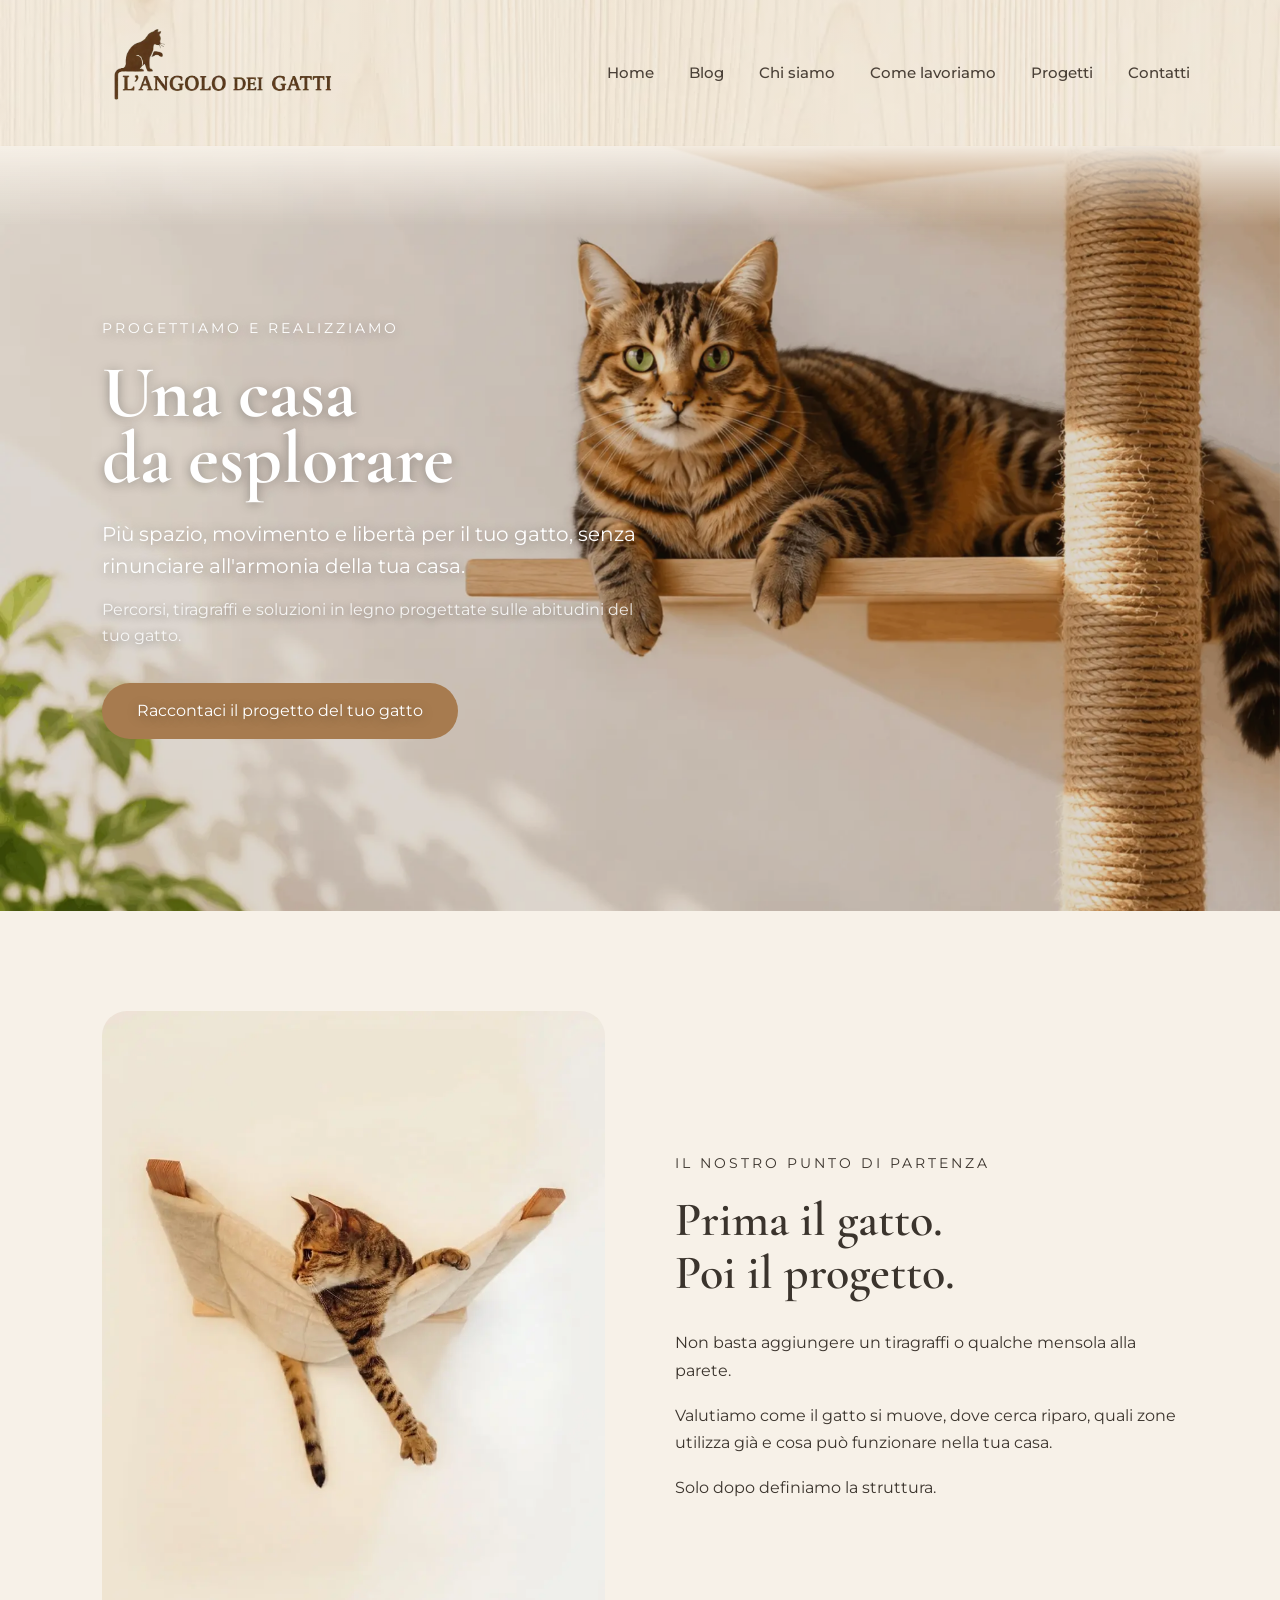
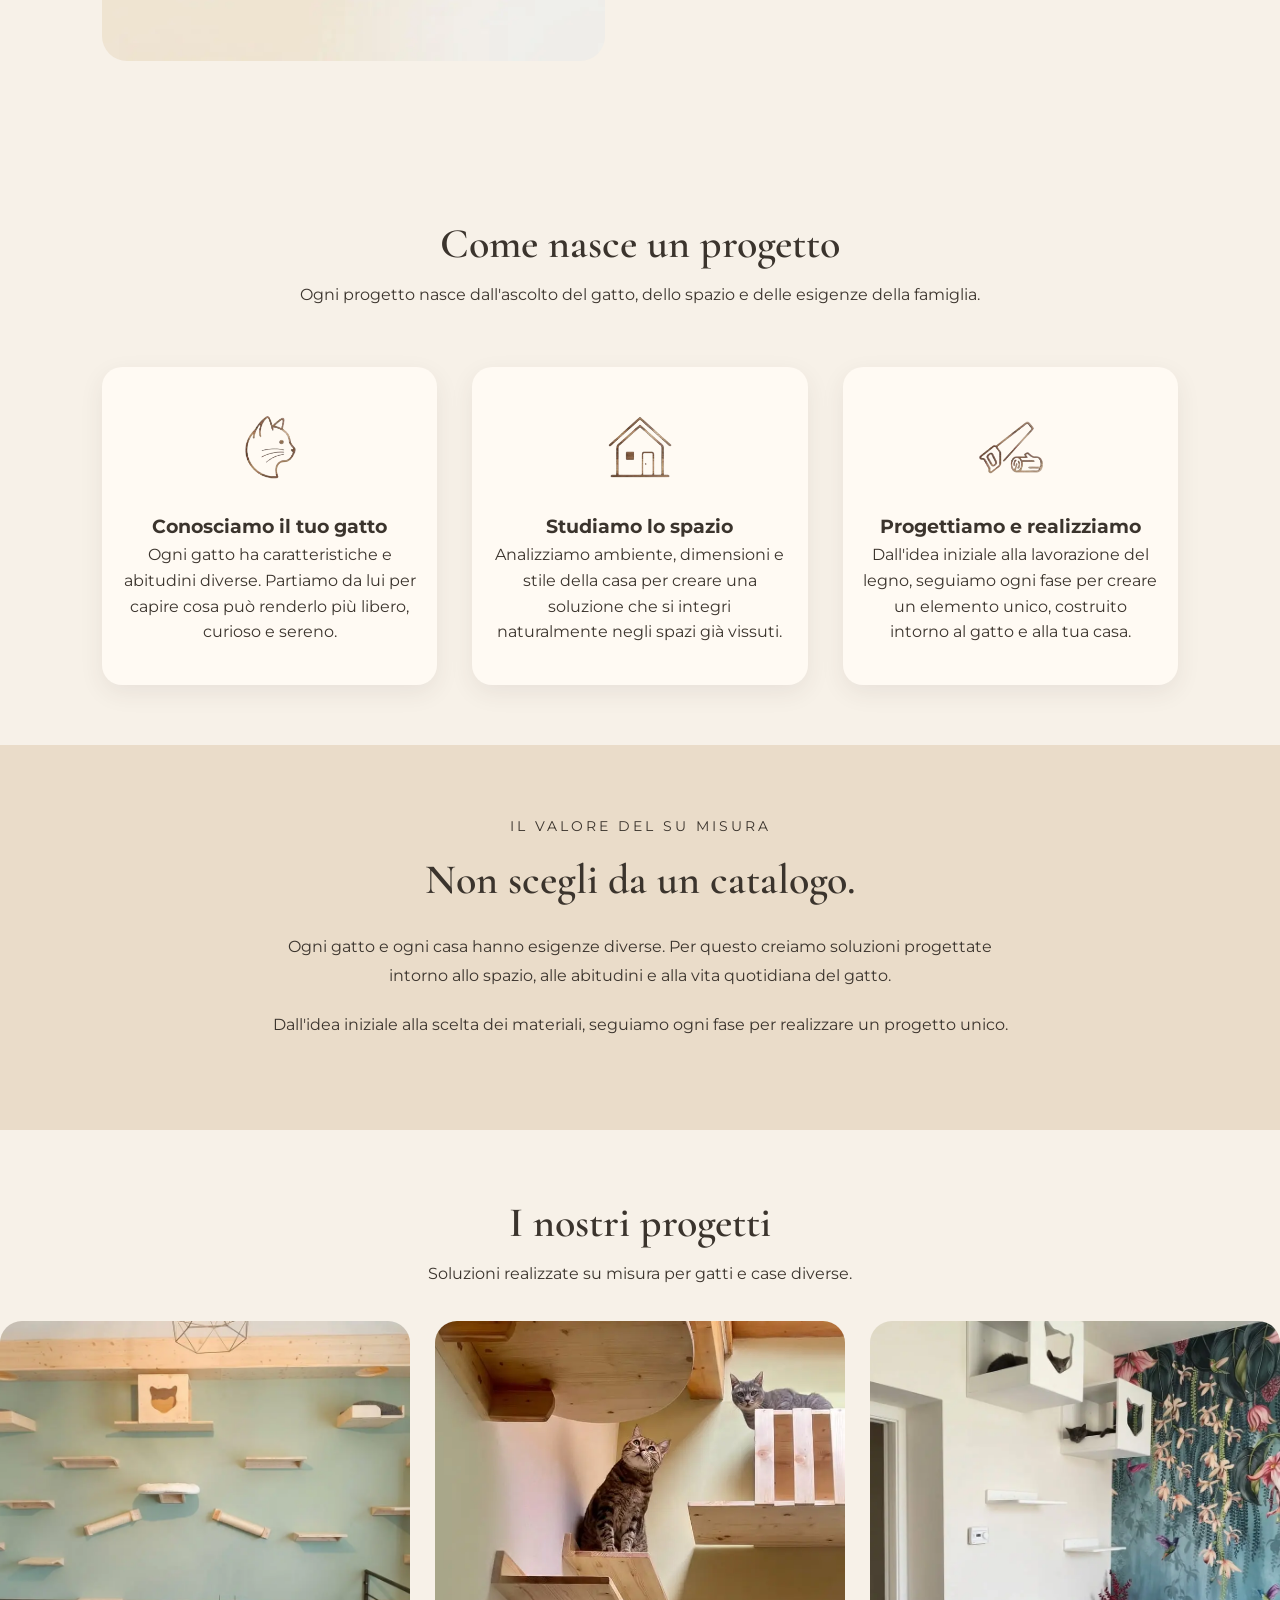
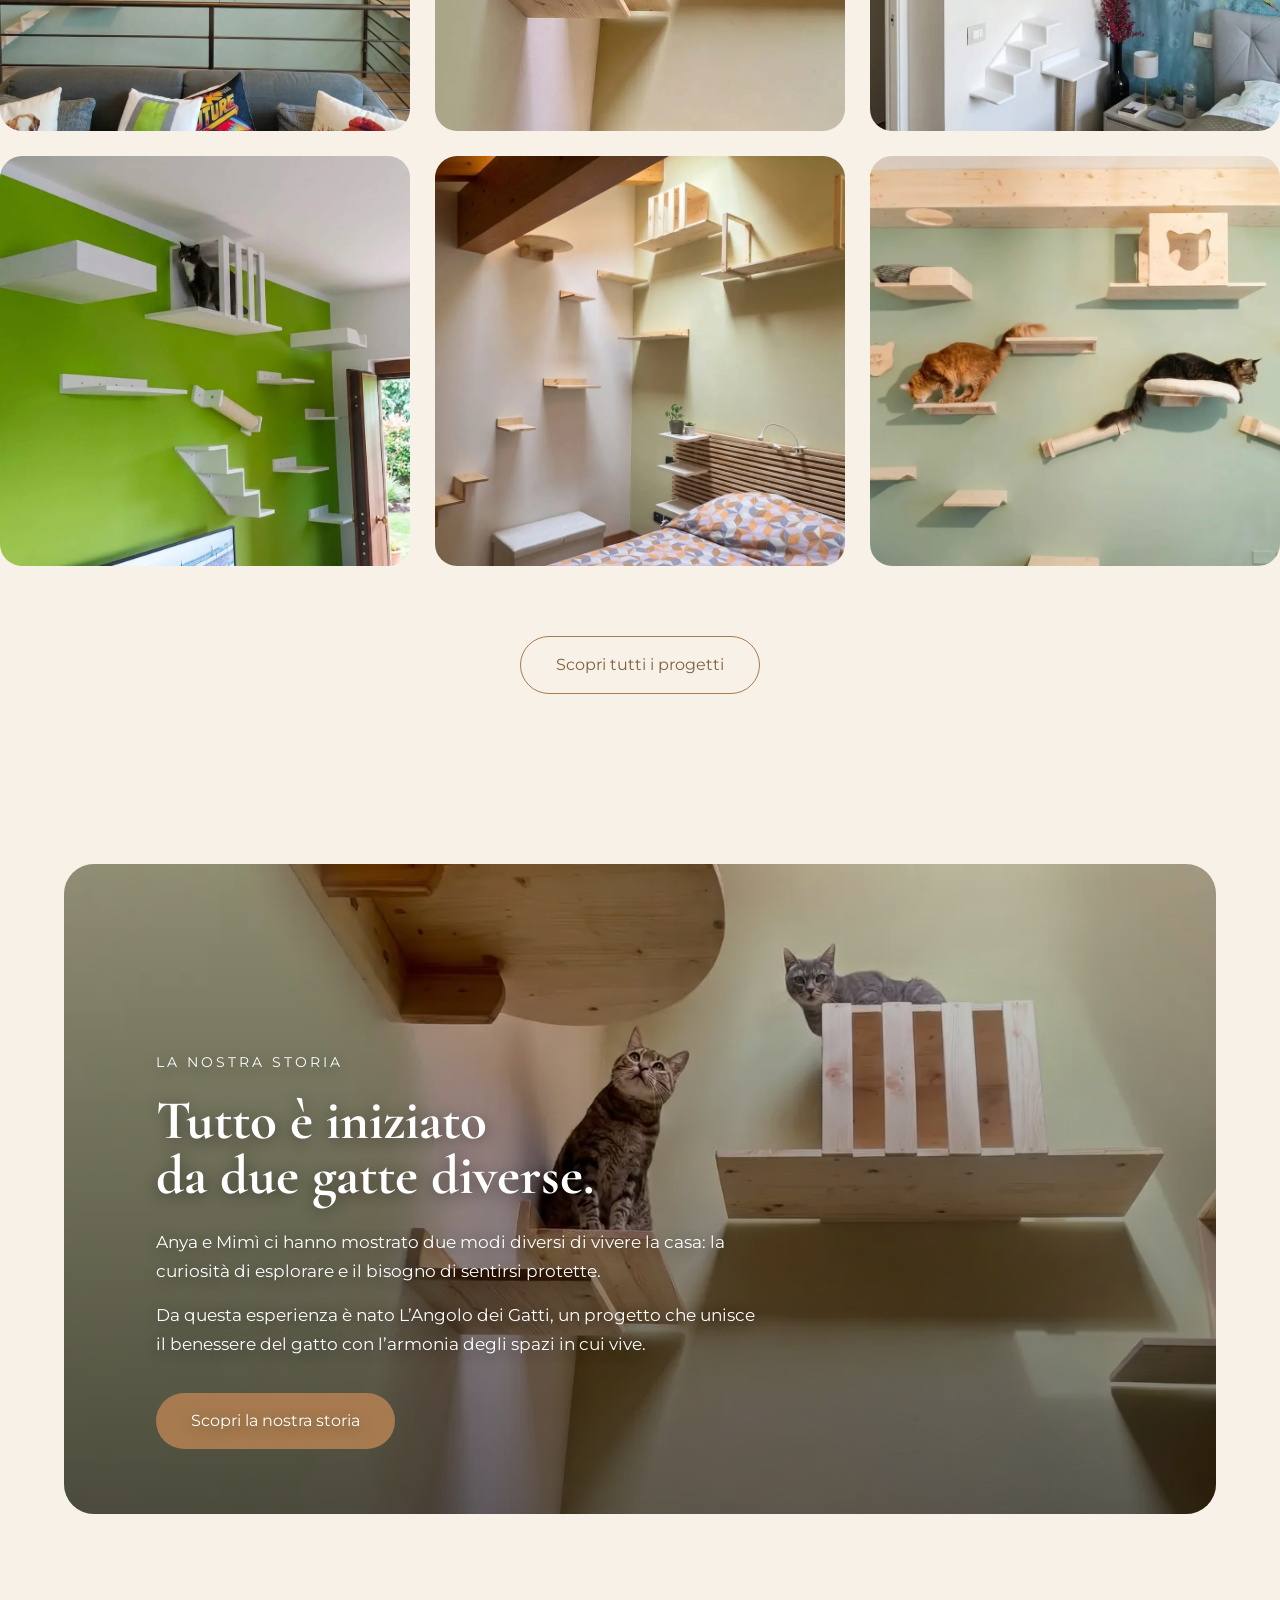
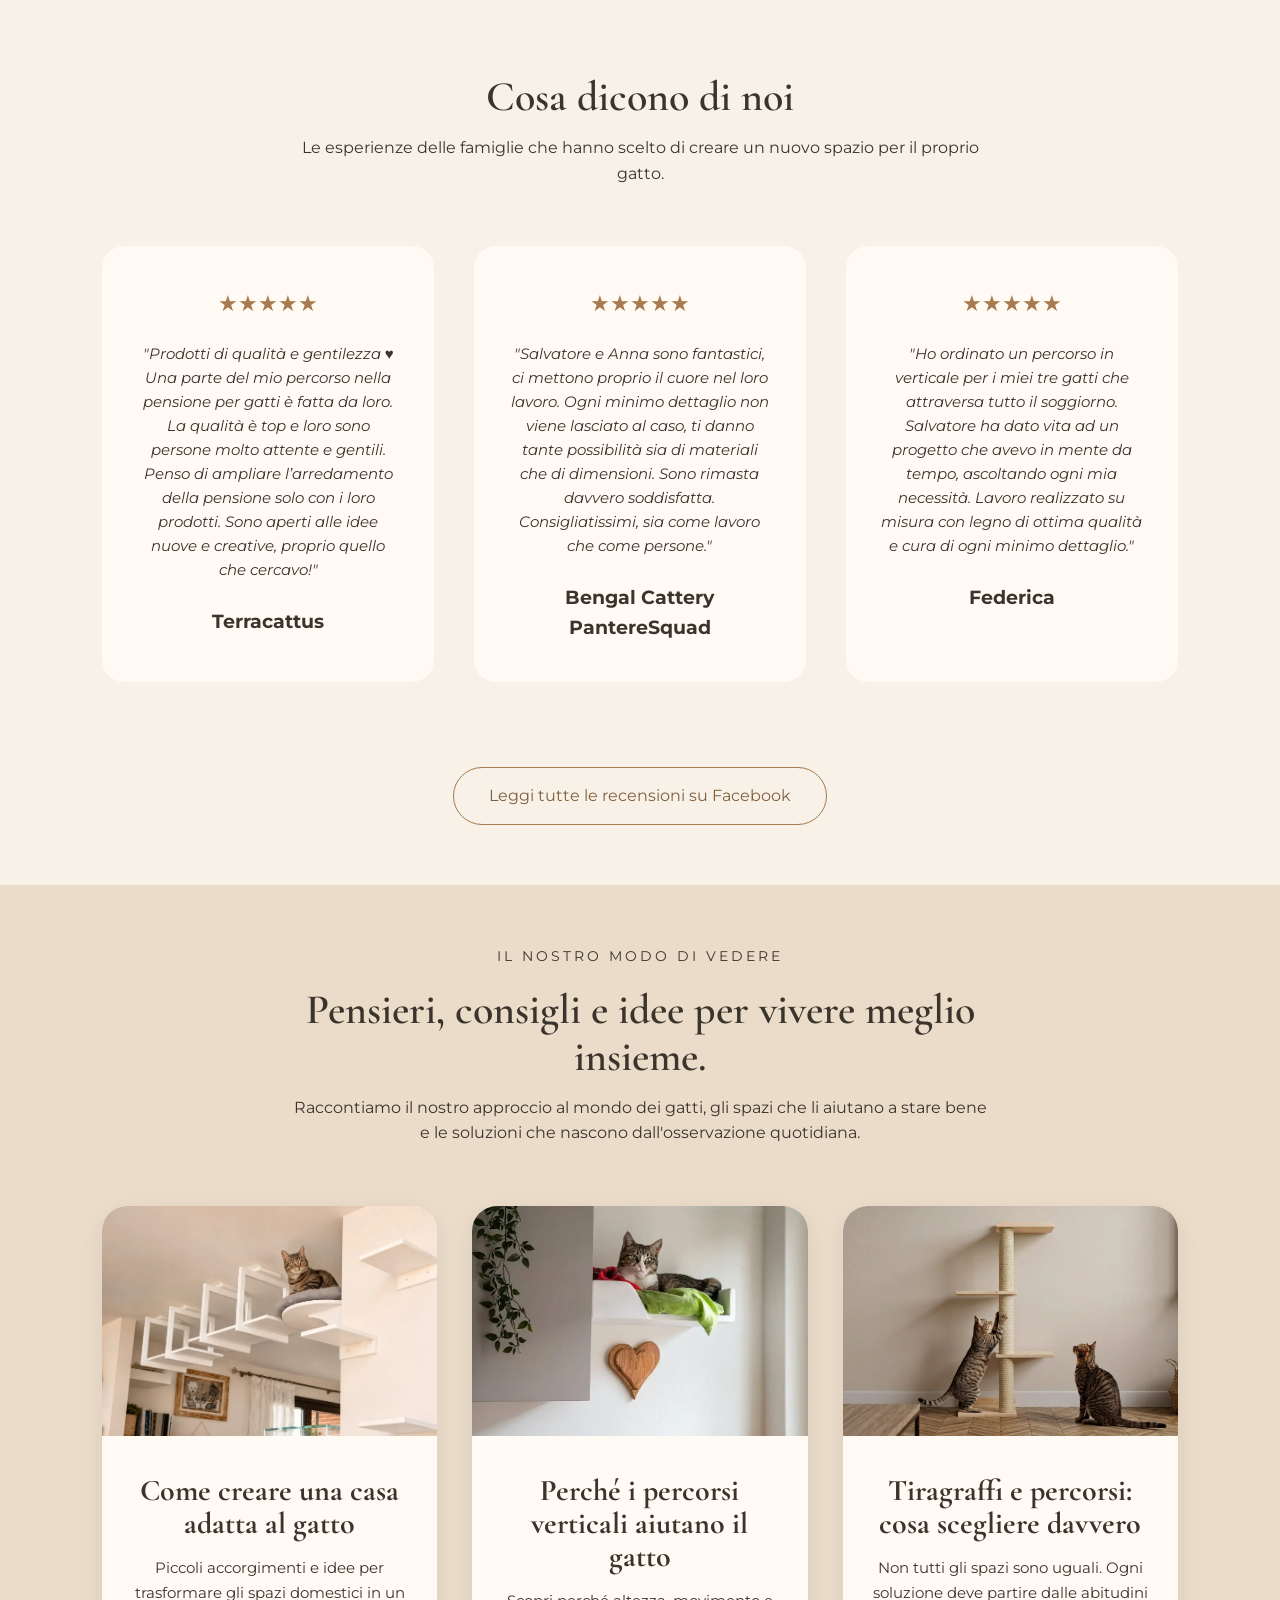
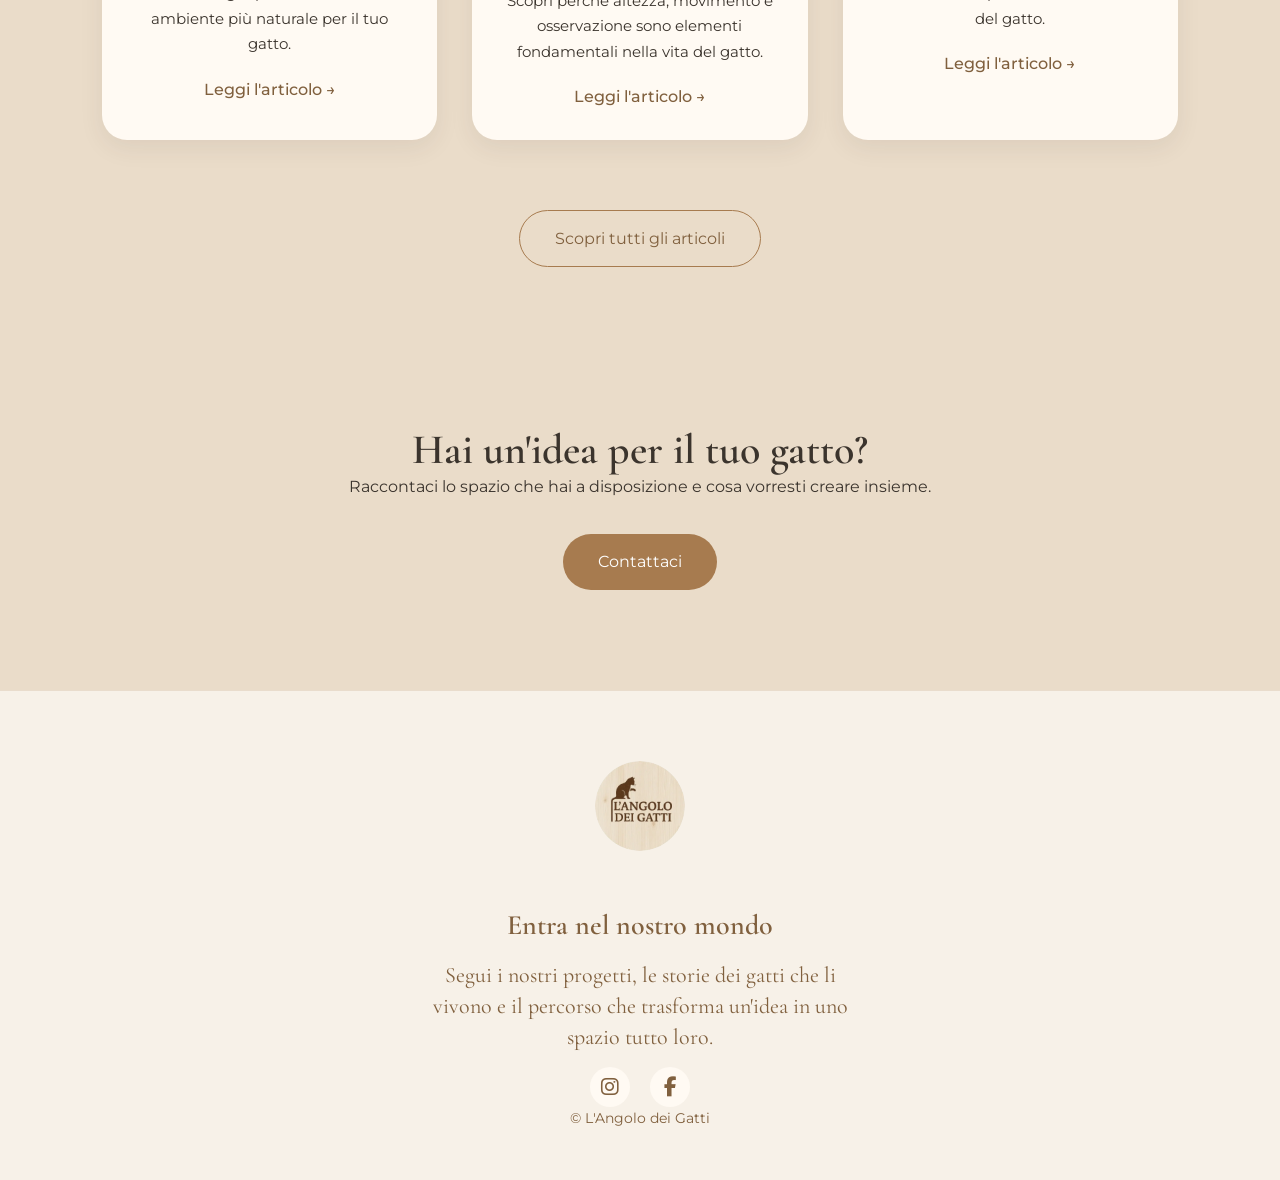
==== commit d8a8c5dd: "Add files via upload" ====
--- a/index.html
+++ b/index.html
@@ -394,7 +394,7 @@
 
 <img 
 class="reveal" 
-src="immagini/Progetto-6.webp" 
+src="immagini/progetto-6.webp" 
 alt="Progetto in legno per gatto"
 width="600"
 height="600">
--- a/css/stile.css
+++ b/css/stile.css
@@ -243,10 +243,15 @@
    BOTTONI
 ========================== */
 
-
 .button {
 
-    display:inline-block;
+    display:inline-flex;
+
+    justify-content:center;
+
+    align-items:center;
+
+    text-align:center;
 
     margin-top:35px;
 
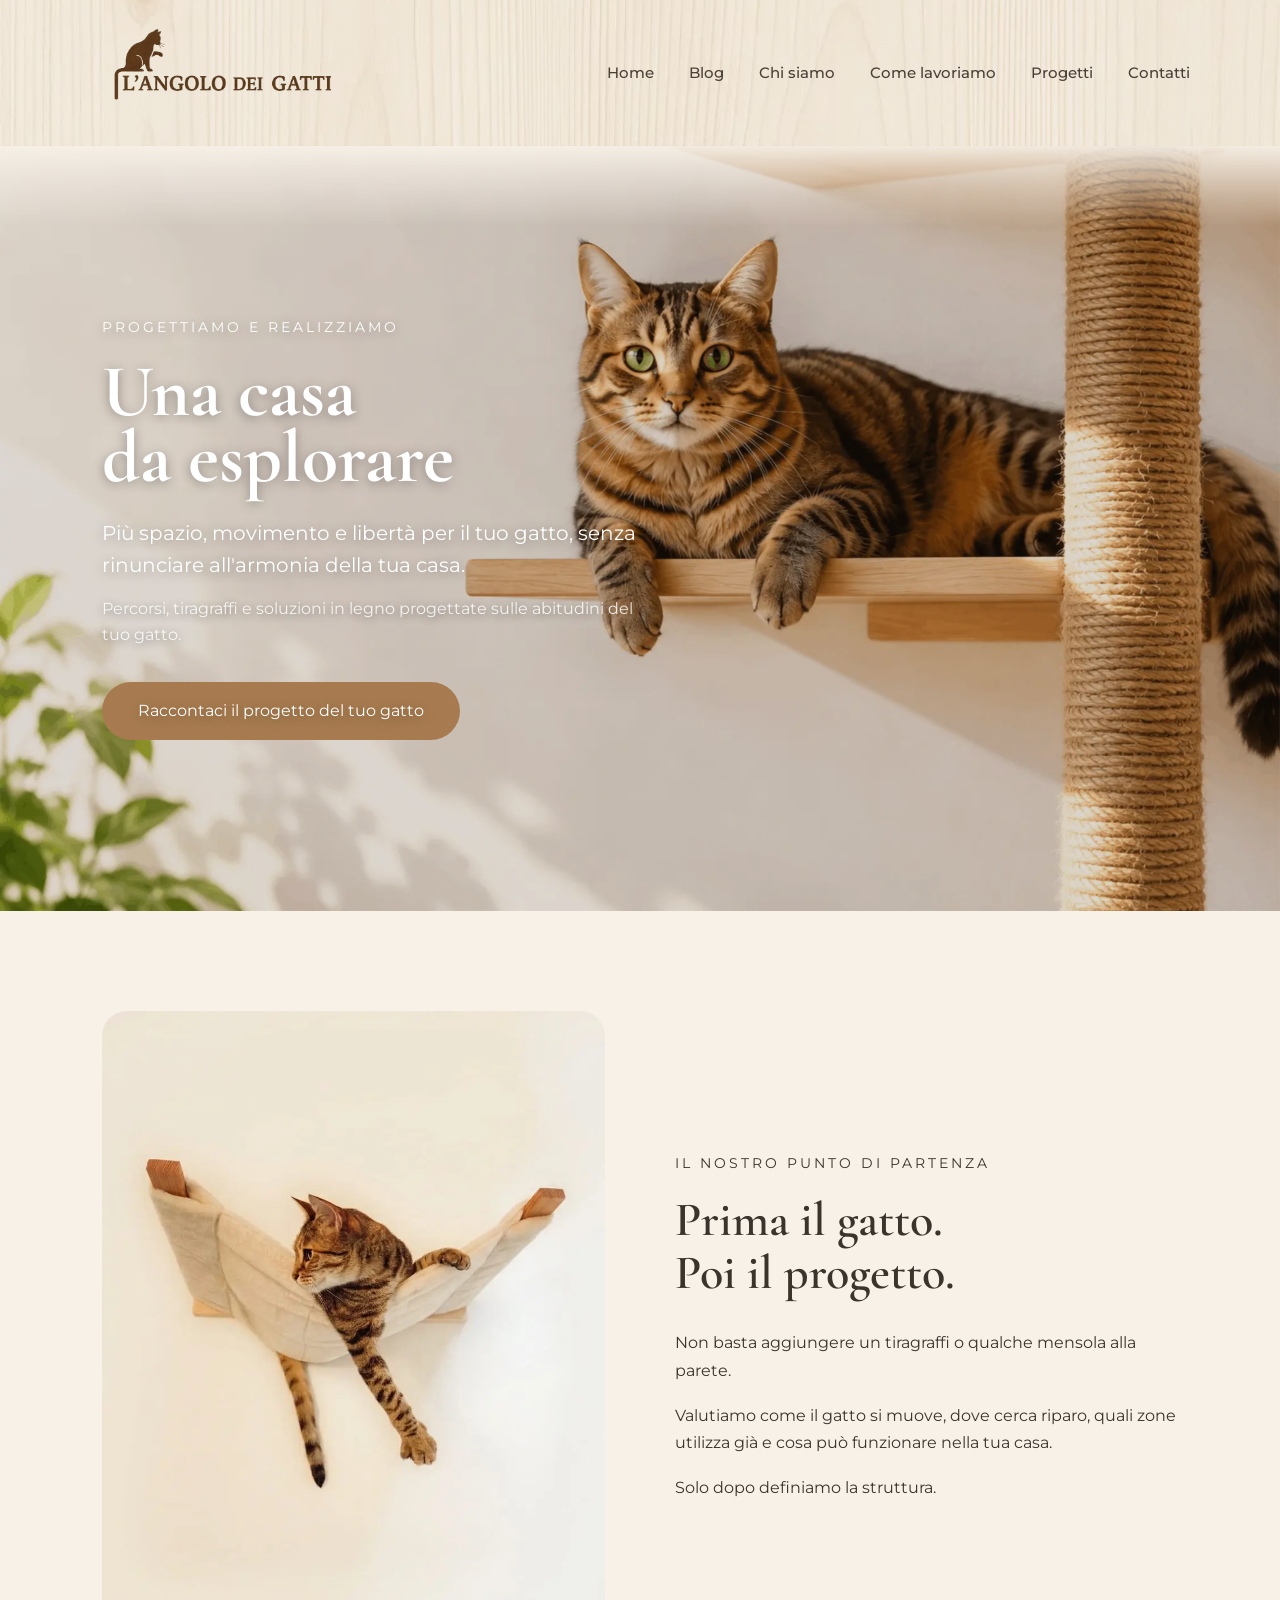
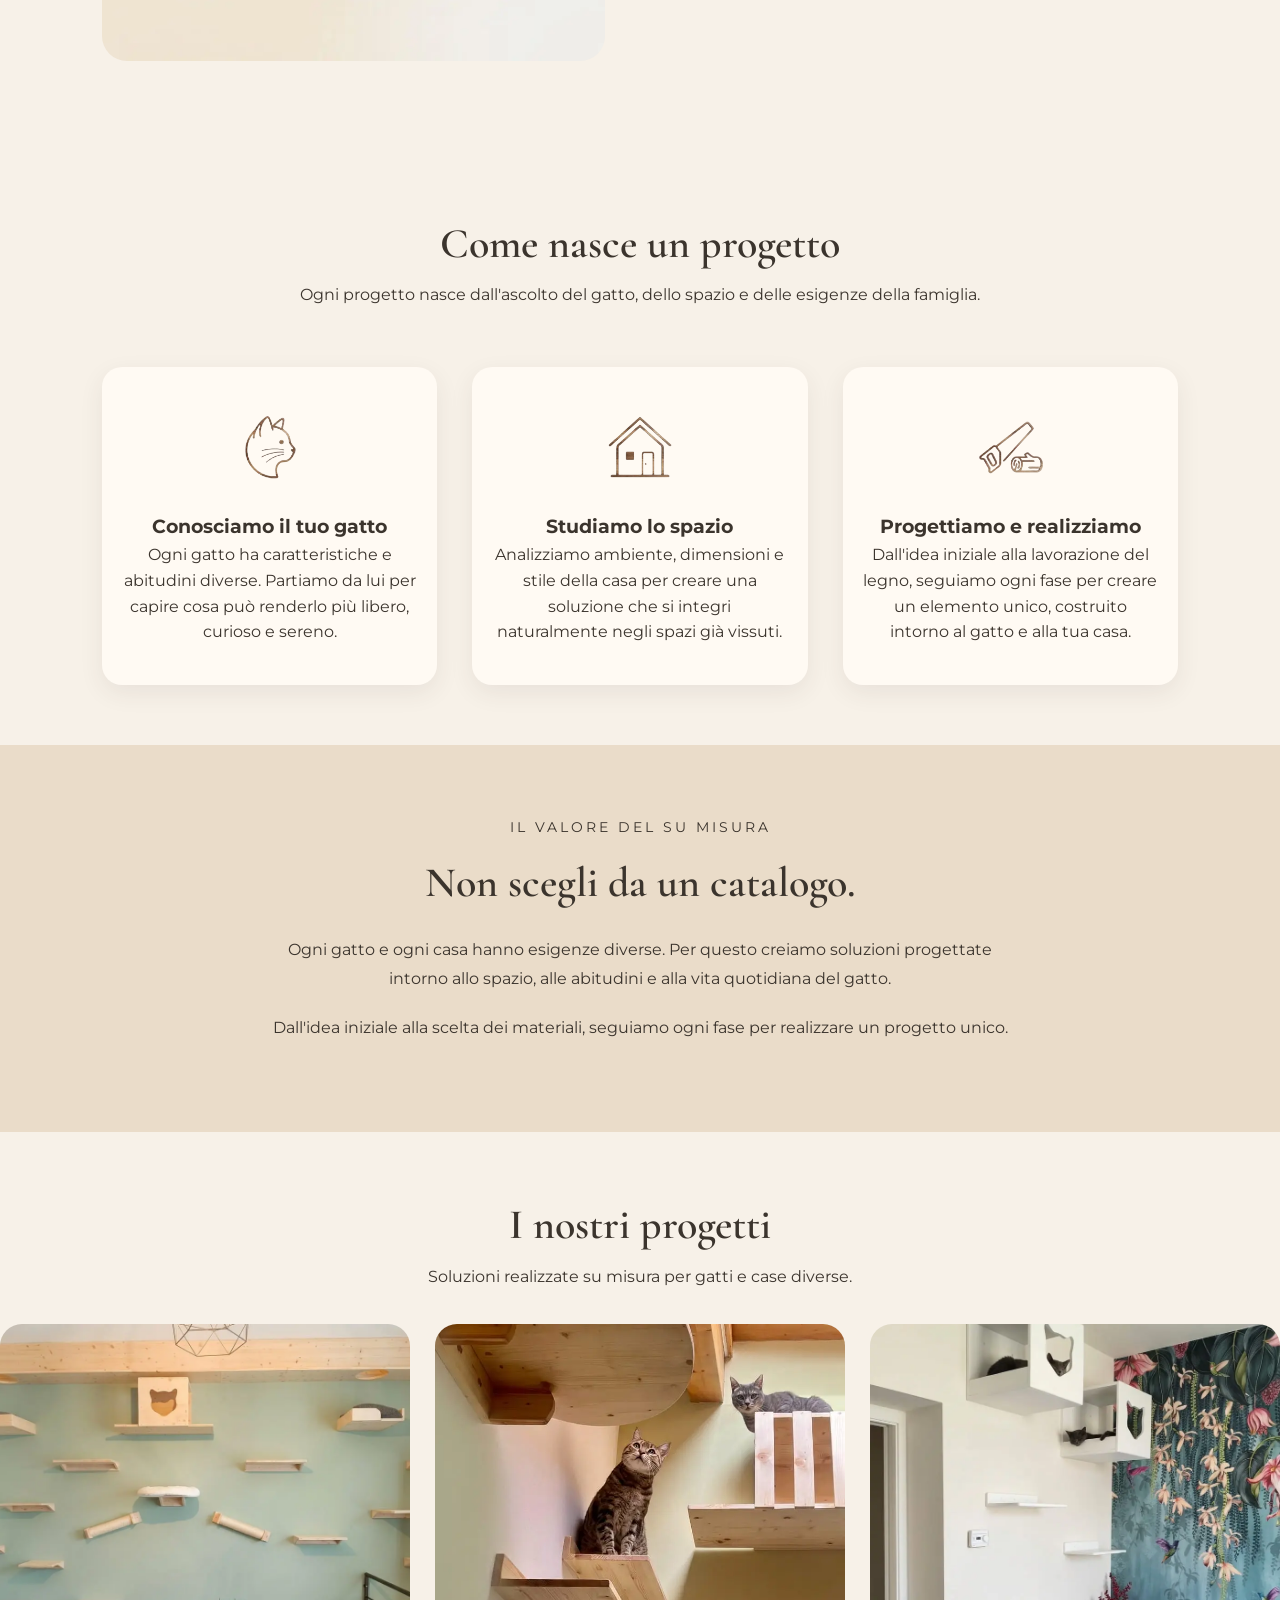
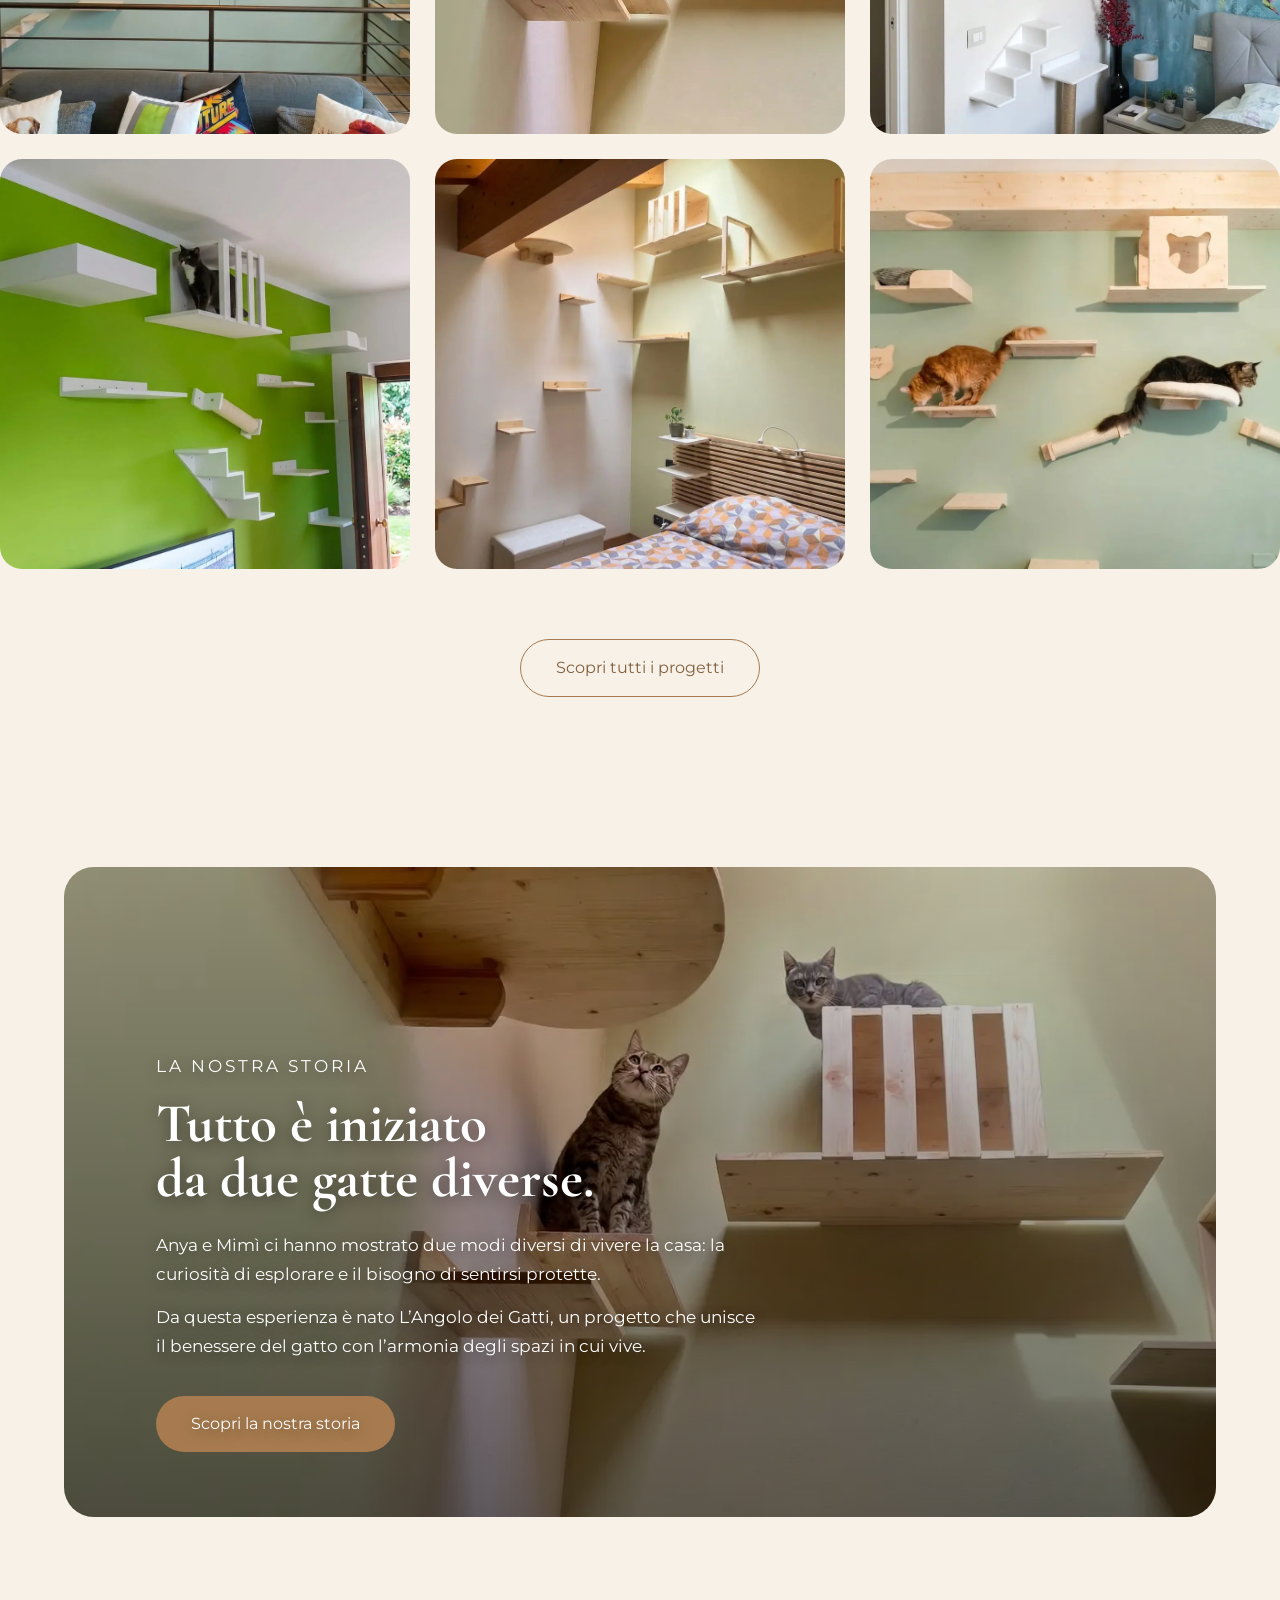
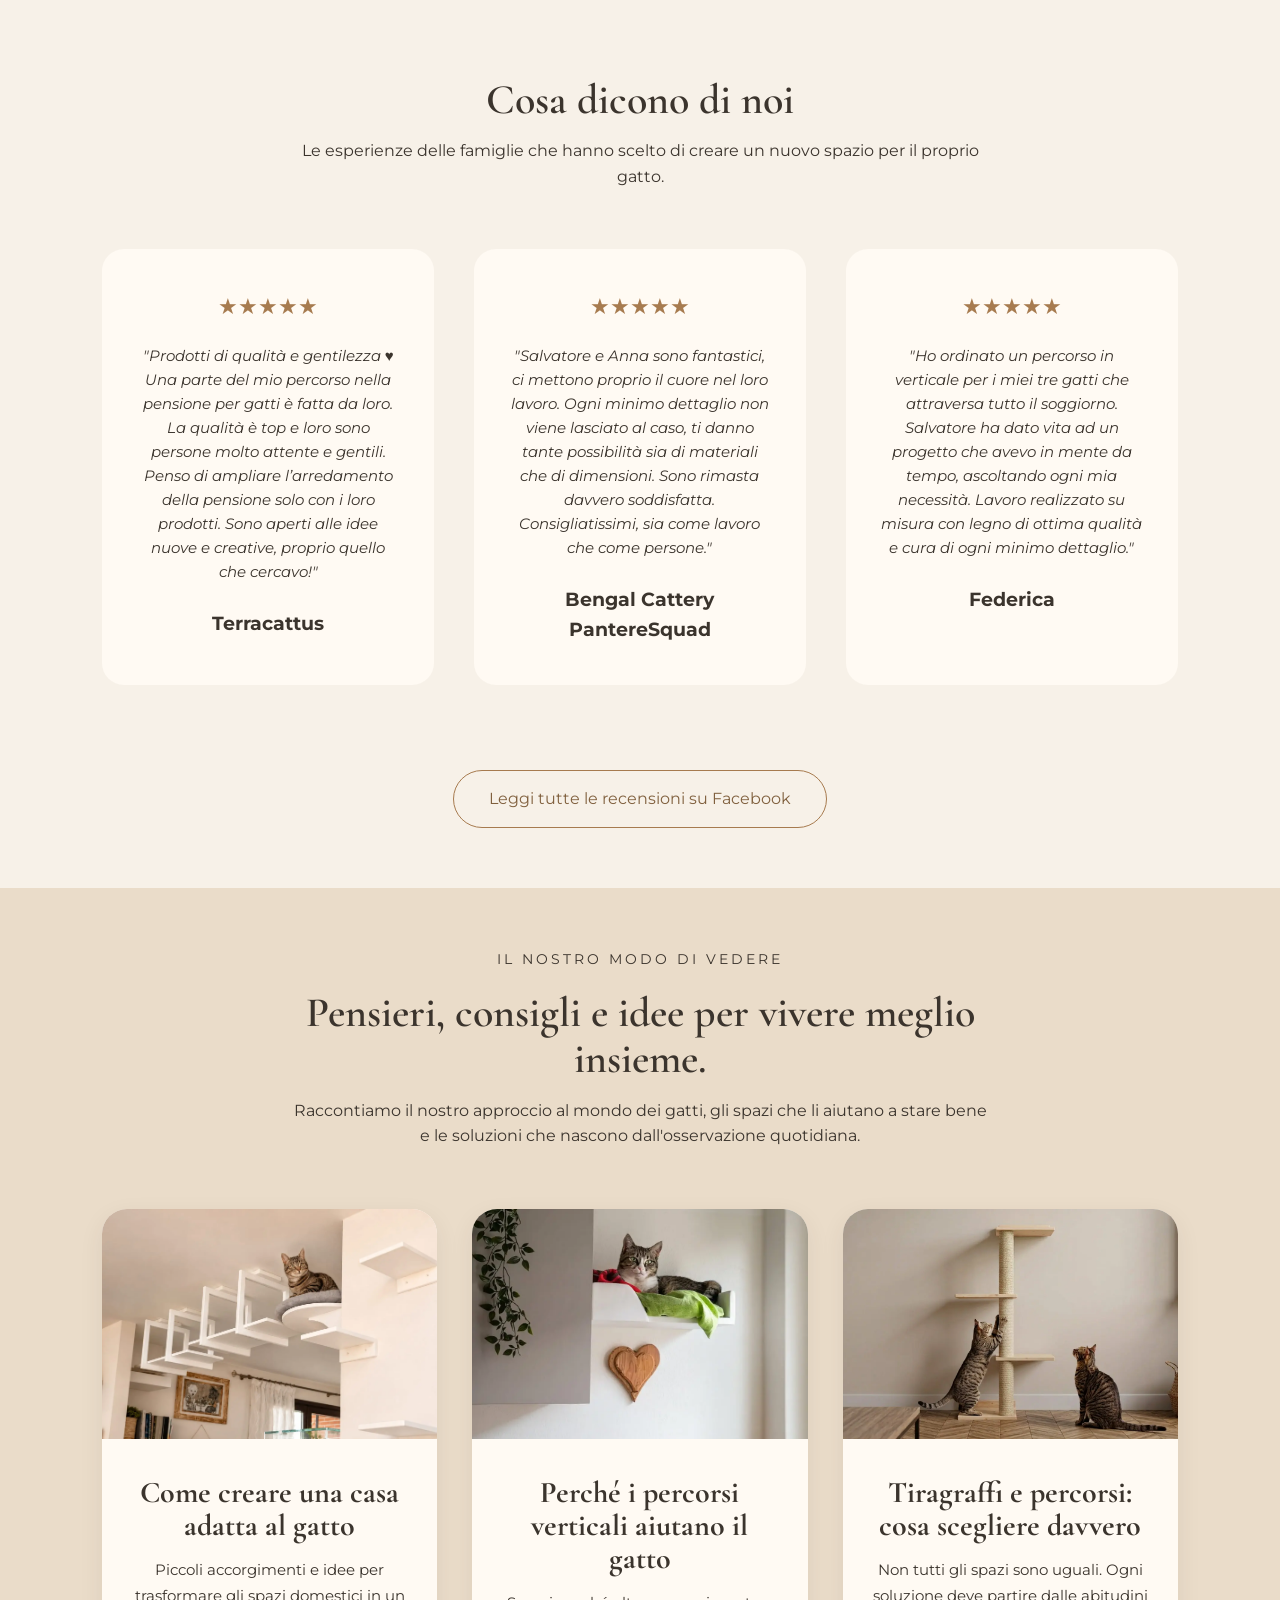
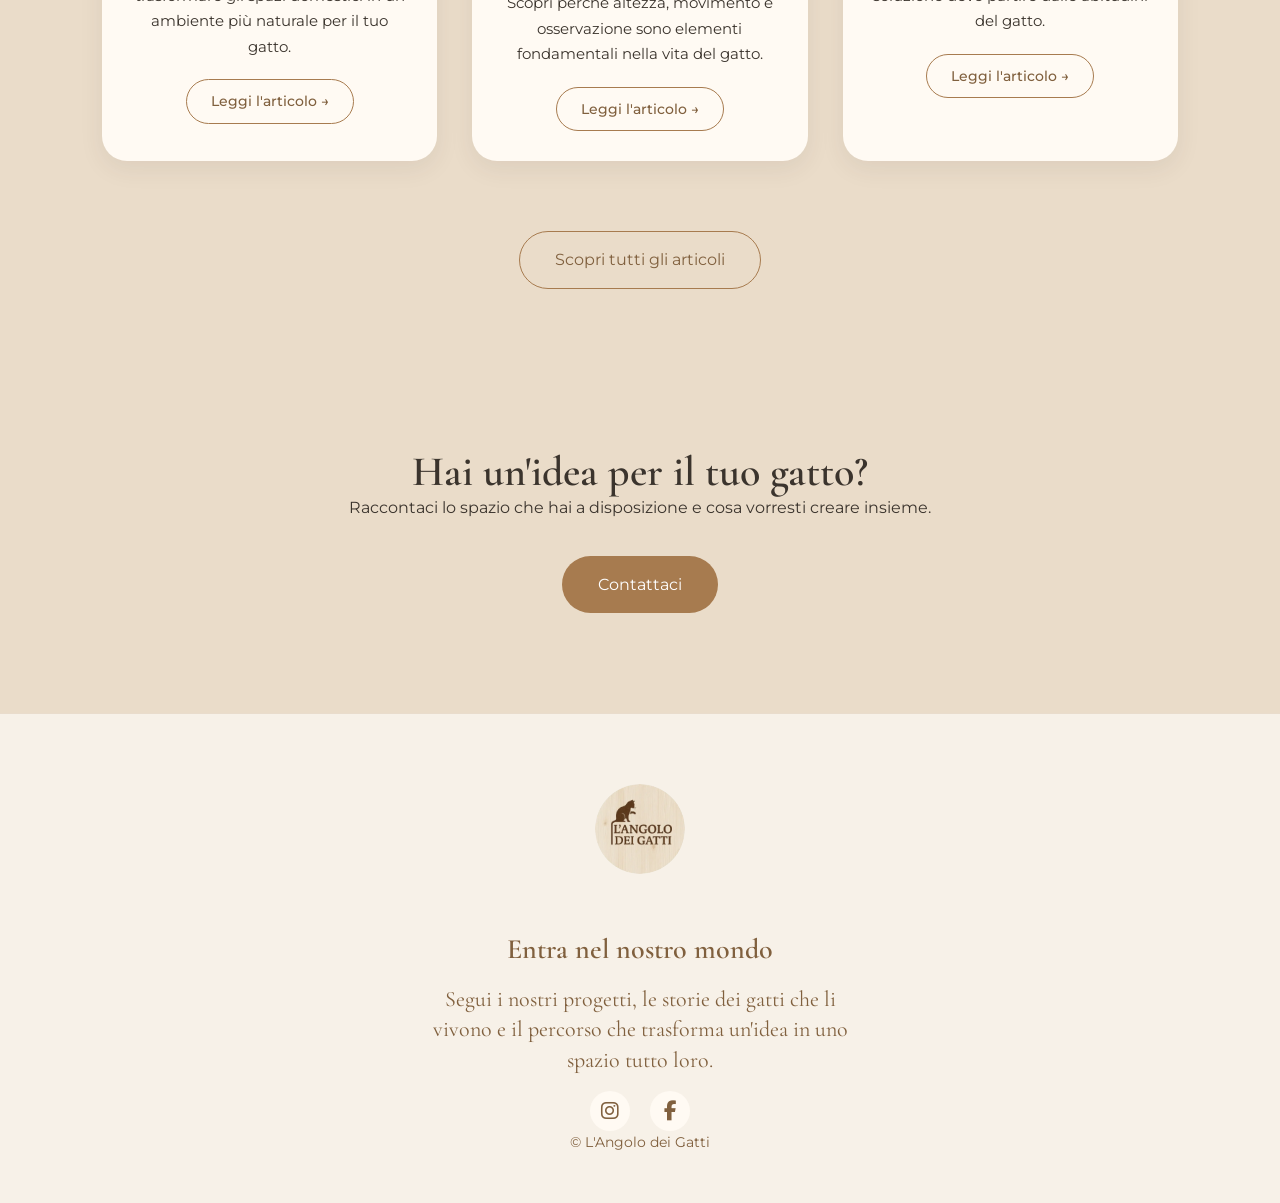
==== commit 9255283e: "Add files via upload" ====
--- a/index.html
+++ b/index.html
@@ -14,6 +14,22 @@
 
 <link href="https://fonts.googleapis.com/css2?family=Cormorant+Garamond:wght@500;600;700&family=Montserrat:wght@300;400;500;600&display=swap" rel="stylesheet">
 <link rel="stylesheet" href="https://cdnjs.cloudflare.com/ajax/libs/font-awesome/6.5.2/css/all.min.css">
+
+
+<script type="application/ld+json">
+{
+  "@context": "https://schema.org",
+  "@type": "Organization",
+  "name": "L'Angolo dei Gatti",
+  "url": "https://langolodeigatti.it/",
+  "logo": "https://langolodeigatti.it/immagini/logo-header.webp",
+  "sameAs": [
+    "https://www.instagram.com/langolodeigatti/",
+    "https://www.facebook.com/langolodeigatti/"
+  ]
+}
+</script>
+
 </head>
 
 
@@ -38,31 +54,20 @@
 
 </div>
 
-
-<div class="hamburger">
-
+<button class="hamburger" type="button" aria-label="Apri il menu" aria-expanded="false">
 ☰
-
-</div>
+</button>
 
 
 
 <nav class="menu">
-
-<a href="index.html">Home</a>
-
-<a href="blog.html">Blog</a>
-
-<a href="chi-siamo.html">Chi siamo</a>
-
-<a href="index.html#lavoriamo">Come lavoriamo</a>
-
-<a href="progetti.html">Progetti</a>
-
-<a href="contatti.html">Contatti</a>
-
+    <a href="index.html">Home</a>
+    <a href="blog.html">Blog</a>
+    <a href="chi-siamo.html">Chi siamo</a>
+    <a href="index.html#lavoriamo">Come lavoriamo</a>
+    <a href="progetti.html">Progetti</a>
+    <a href="contatti.html">Contatti</a>
 </nav>
-
 
 </header>
 
@@ -128,7 +133,7 @@
 
 <img 
 src="immagini/anya_amaca.webp" 
-alt="Anya"
+alt="Anya sdraiata su un'amaca in legno"
 width="900"
 height="600">
 
@@ -203,7 +208,7 @@
 
 <img 
 src="immagini/icona-1.webp" 
-alt="Conosciamo il gatto"
+alt=""
 width="65"
 height="65">
 
@@ -238,7 +243,7 @@
 
 <img 
 src="immagini/icona-2.webp" 
-alt="Conosciamo il gatto"
+alt=""
 width="65"
 height="65">
 
@@ -270,7 +275,7 @@
 <div class="icon">
 <img 
 src="immagini/icona-3.webp" 
-alt="Conosciamo il gatto"
+alt=""
 width="65"
 height="65">
 
--- a/css/stile.css
+++ b/css/stile.css
@@ -1,2581 +1,1845 @@
-/* RESET */
+/* =========================================================
+   RESET E BASE
+   ========================================================= */
 
 * {
-    margin:0;
-    padding:0;
-    box-sizing:border-box;
-}
-
+    margin: 0;
+    padding: 0;
+    box-sizing: border-box;
+}
 
 html {
-    scroll-behavior:smooth;
-}
-
+    scroll-behavior: smooth;
+}
 
 body {
-
-    font-family:'Montserrat', sans-serif;
-    background:#f7f1e8;
-    color:#3b342d;
-    line-height:1.6;
-
-}
-
-
-
-/* ==========================
+    font-family: 'Montserrat', sans-serif;
+    background: #f7f1e8;
+    color: #3b342d;
+    line-height: 1.6;
+}
+
+
+/* =========================================================
    HEADER
-========================== */
-
+   ========================================================= */
 
 .header {
-
-    width:100%;
-    padding:14px 7%;
-
-    display:flex;
-    justify-content:space-between;
-    align-items:center;
-
-    background-color:#f7f1e8;
-
+    width: 100%;
+    padding: 14px 7%;
+
+    display: flex;
+    justify-content: space-between;
+    align-items: center;
+
+    background-color: #f7f1e8;
     background-image:
-    linear-gradient(
-    rgba(247,241,232,0.45),
-    rgba(247,241,232,0.45)
-    ),
-    url("../immagini/texture-legno-header.webp");
-
-    background-size:cover;
-    background-position:center;
-    background-repeat:no-repeat;
-
-    position:relative;
-    z-index:100;
-
-}
-
-
+        linear-gradient(
+            rgba(247, 241, 232, 0.45),
+            rgba(247, 241, 232, 0.45)
+        ),
+        url("../immagini/texture-legno-header.webp");
+
+    background-size: cover;
+    background-position: center;
+    background-repeat: no-repeat;
+
+    position: relative;
+    z-index: 100;
+}
 
 .logo img {
-
-    width:260px;
-    height:auto;
-
-}
-
-
+    width: 260px;
+    height: auto;
+}
 
 .menu {
-
-    display:flex;
-    gap:35px;
-
-}
-
-
+    display: flex;
+    gap: 35px;
+}
 
 .menu a {
-
-    text-decoration:none;
+    text-decoration: none;
     color:#4a4037;
-    font-size:15px;
-    font-weight:500;
-    transition:.3s;
-
-}
-
-
+    font-size: 15px;
+    font-weight: 500;
+    transition: color 0.3s ease;
+}
 
 .menu a:hover {
-
-    color:#a77b4f;
-
-}
-
-
+    color: #a77b4f;
+}
 
 .hamburger {
-
-    display:none;
-    font-size:34px;
-    cursor:pointer;
-
-}
-
-
-
-
-
-/* ==========================
+    display: none;
+    font-size: 34px;
+    cursor: pointer;
+    background: transparent;
+    border: none;
+    padding: 5px;
+    color: #3b342d;
+}
+
+
+/* =========================================================
    HERO
-========================== */
-
+   ========================================================= */
 
 .hero {
-
-    height:85vh;
-    position:relative;
-    overflow:hidden;
-    display:flex;
-    align-items:center;
-
-}
-
-
+    height: 85vh;
+    position: relative;
+    overflow: hidden;
+
+    display: flex;
+    align-items: center;
+}
 
 .hero-image {
-
-    position:absolute;
-    width:100%;
-    height:110%;
-    top:-5%;
-    object-fit:cover;
-    will-change:transform;
-    z-index:0;
-
-}
-
-
+    position: absolute;
+    width: 100%;
+    height: 110%;
+    top: -5%;
+
+    object-fit: cover;
+    will-change: transform;
+
+    z-index: 0;
+}
 
 .hero::before {
-
-    content:"";
-    position:absolute;
-
-    top:0;
-    left:0;
-
-    width:100%;
-    height:80px;
-
-    background:linear-gradient(
-    to bottom,
-    rgba(247,241,232,0.95),
-    rgba(247,241,232,0)
+    content: "";
+
+    position: absolute;
+    top: 0;
+    left: 0;
+
+    width: 100%;
+    height: 80px;
+
+    background: linear-gradient(
+        to bottom,
+        rgba(247, 241, 232, 0.95),
+        rgba(247, 241, 232, 0)
     );
 
-    z-index:2;
-
-}
-
-
+    z-index: 2;
+}
 
 .hero::after {
-
-    content:"";
-    position:absolute;
-
-    inset:0;
-
-    background:rgba(60,45,30,.18);
-
-    z-index:1;
-
-}
-
-
+    content: "";
+
+    position: absolute;
+    inset: 0;
+
+    background: rgba(60, 45, 30, 0.18);
+
+    z-index: 1;
+}
 
 .hero-content {
-
-    position:relative;
-    z-index:3;
-
-    max-width:600px;
-
-    margin-left:8%;
-
-    color:white;
-
-    text-shadow:0 2px 12px rgba(0,0,0,.35);
-
-}
-
-
+    position: relative;
+    z-index: 3;
+
+    max-width: 600px;
+    margin-left: 8%;
+
+    color: white;
+
+    text-shadow: 0 2px 12px rgba(0, 0, 0, 0.35);
+}
 
 .small-title {
-
-    letter-spacing:3px;
-    font-size:14px;
-    margin-bottom:20px;
-
-}
-
-
+    letter-spacing: 3px;
+    font-size: 14px;
+    margin-bottom: 20px;
+}
 
 .hero h1 {
-
-    font-family:'Cormorant Garamond',serif;
-    font-size:74px;
-    line-height:.9;
-    margin-bottom:25px;
-
-}
-
-
+    font-family: 'Cormorant Garamond', serif;
+    font-size: 74px;
+    line-height: 0.9;
+    margin-bottom: 25px;
+}
 
 .hero-description {
-
-    font-size:20px;
-    line-height:1.6;
-    color:white;
-    max-width:600px;
-    margin-top:25px;
-
-}
-
-
+    font-size: 20px;
+    line-height: 1.6;
+    color: white;
+    max-width: 600px;
+    margin-top: 25px;
+}
 
 .hero-details {
-
-    font-size:16px;
-    line-height:1.6;
-    color:rgba(255,255,255,0.85);
-    max-width:560px;
-    margin-top:15px;
-    text-shadow:0 2px 8px rgba(0,0,0,0.45);
-
-}
-
-
-
-/* ==========================
+    font-size: 16px;
+    line-height: 1.6;
+    color: rgba(255, 255, 255, 0.85);
+
+    max-width: 560px;
+    margin-top: 15px;
+
+    text-shadow: 0 2px 8px rgba(0, 0, 0, 0.45);
+}
+
+
+/* =========================================================
    BOTTONI
-========================== */
+   ========================================================= */
 
 .button {
-
-    display:inline-flex;
-
-    justify-content:center;
-
-    align-items:center;
-
-    text-align:center;
-
-    margin-top:35px;
-
-    padding:15px 35px;
-
-    background:#a77b4f;
-
-    color:white;
-
-    text-decoration:none;
-
-    border-radius:30px;
-
-    transition:.35s ease;
-
-}
-
-
+    display: inline-flex;
+
+    justify-content: center;
+    align-items: center;
+    text-align: center;
+
+    margin-top: 35px;
+    padding: 15px 35px;
+
+    background: #a77b4f;
+    color: white;
+
+    text-decoration: none;
+    border: 1px solid transparent;
+    border-radius: 30px;
+
+    transition:
+        background-color 0.35s ease,
+        color 0.35s ease,
+        border-color 0.35s ease,
+        transform 0.35s ease,
+        box-shadow 0.35s ease;
+}
 
 .button:hover {
-
-    transform:translateY(-4px);
-
-    background:#80603e;
-
-    color:white;
-
-}
-
-
+    transform: translateY(-4px);
+    background: #80603e;
+    color: white;
+}
+
+
+/* Bottoni secondari: inizialmente trasparenti */
 
 .secondary {
-
-    background:transparent;
-
-    border:1px solid #a77b4f;
-
-    color:#80603e;
-
-}
-
-
+    background: transparent;
+    border: 1px solid #a77b4f;
+    color: #80603e;
+}
 
 .secondary:hover {
-
-    background:#a77b4f;
-
-    color:white;
-
-    border-color:#a77b4f;
-
-}
-
-
-
-
-
-/* ==========================
-   SEZIONI
-========================== */
-
+    background: #a77b4f;
+    color: white;
+    border-color: #a77b4f;
+}
+
+
+/* =========================================================
+   SEZIONI GENERALI
+   ========================================================= */
 
 .section {
-
-    padding:60px 8%;
-
-}
-
-
+    padding: 60px 8%;
+}
 
 .section-title {
-
-    max-width:700px;
-
-    margin:auto;
-
-    text-align:center;
-
-}
-
-
+    max-width: 700px;
+    margin: auto;
+    text-align: center;
+}
 
 .section-title h2,
 .about-text h2,
 .cta h2,
 .story-text h2 {
-
-    font-family:'Cormorant Garamond',serif;
-    font-size:42px;
-    font-weight:600;
-    line-height:1.1;
-
-}
-
+    font-family: 'Cormorant Garamond', serif;
+    font-size: 42px;
+    font-weight: 600;
+    line-height: 1.1;
+}
 
 .section-title h2 {
-
-    margin-bottom:15px;
-
-}
-
-/* ==========================
-   CARD
-========================== */
-
+    margin-bottom: 15px;
+}
+
+
+/* =========================================================
+   CARD / SERVIZI
+   ========================================================= */
 
 .cards {
-
-    display:grid;
-
-    grid-template-columns:repeat(3,1fr);
-
-    gap:35px;
-
-    margin-top:60px;
-
-
-}
-
-
+    display: grid;
+    grid-template-columns: repeat(3, 1fr);
+
+    gap: 35px;
+    margin-top: 60px;
+}
 
 .card {
-
-    background:#fffaf3;
-
-    padding:40px 20px;
-
-    border-radius:20px;
-
-    text-align:center;
-
-    transition:.4s;
+    background: #fffaf3;
+
+    padding: 40px 20px;
+
+    border-radius: 20px;
+    text-align: center;
 
     box-shadow: 0 8px 24px rgba(59, 52, 45, 0.08);
 
-}
-
-
+    transition:
+        transform 0.4s ease,
+        box-shadow 0.4s ease;
+}
 
 .card:hover {
-
-    transform:translateY(-8px);
-
-}
-
-
+    transform: translateY(-8px);
+    box-shadow: 0 15px 35px rgba(59, 52, 45, 0.14);
+}
 
 .icon {
-
-    width:80px;
-
-    height:80px;
-
-    margin:0 auto 25px;
-
-    display:flex;
-
-    justify-content:center;
-
-    align-items:center;
-
-    transition:.35s ease;
-
-}
-
-
+    width: 80px;
+    height: 80px;
+
+    margin: 0 auto 25px;
+
+    display: flex;
+    justify-content: center;
+    align-items: center;
+
+    transition: transform 0.35s ease;
+}
 
 .icon img {
-
-    width:65px;
-
-    height:65px;
-
-    object-fit:contain;
-
-}
-
-
-/* ==========================
+    width: 65px;
+    height: 65px;
+    object-fit: contain;
+}
+
+.card:hover .icon {
+    transform: translateY(-3px);
+}
+
+
+/* =========================================================
    VALORE SU MISURA
-========================== */
-
+   ========================================================= */
 
 .value-section {
-
-    background:#eadcc9;
-
-    text-align:center;
-
-    max-width:none;
-
-    padding:70px 8%;
-
-    margin:0 0 70px;
-
-}
-
-
+    background: #eadcc9;
+
+    text-align: center;
+
+    max-width: none;
+
+    padding: 70px 8%;
+    margin: 0 0 70px;
+}
 
 .value-section h2 {
-
-    font-family:'Cormorant Garamond',serif;
-
-    font-size:42px;
-
-    font-weight:600;
-
-    line-height:1.1;
-
-    margin-bottom:30px;
-
-}
-
-
-
-.value-section p:not(.small-title) {
-
-    max-width:750px;
-
-    margin:0 auto 20px;
-
-    line-height:1.8;
-
-}
-
-
+    font-family: 'Cormorant Garamond', serif;
+
+    font-size: 42px;
+    font-weight: 600;
+    line-height: 1.1;
+
+    margin-bottom: 30px;
+}
+
+.value-section p {
+    max-width: 750px;
+
+    margin: 0 auto 20px;
+
+    line-height: 1.8;
+}
 
 .custom {
-
-    background:#fffaf3;
-    
-    padding:80px 8% 60px;
-
-}
-
-
-/* ==========================
+    background: #fffaf3;
+    padding: 80px 8% 60px;
+}
+
+
+/* =========================================================
    GALLERIA
-========================== */
-
+   ========================================================= */
 
 .gallery {
-
-    display:grid;
-
-    grid-template-columns:repeat(3,1fr);
-
-    gap:25px;
-
-    margin-top:35px;
-
-}
-
-
+    display: grid;
+    grid-template-columns: repeat(3, 1fr);
+
+    gap: 25px;
+    margin-top: 35px;
+}
 
 .gallery img {
-
-    width:100%;
-
-    aspect-ratio:1/1;
-
-    object-fit:cover;
-
-    border-radius:22px;
-
-    transition:.45s ease;
-
-}
-
+    width: 100%;
+    aspect-ratio: 1 / 1;
+
+    object-fit: cover;
+
+    border-radius: 22px;
+
+    transition:
+        transform 0.45s ease,
+        box-shadow 0.45s ease;
+}
 
 .gallery img:hover {
-
-    transform:scale(1.04);
-
-}
-
-/* ==========================
-   ABOUT
-========================== */
-
+    transform: scale(1.04);
+}
+
+
+/* =========================================================
+   ABOUT PREVIEW
+   ========================================================= */
 
 .about-preview {
-
-    display:grid;
-
-    grid-template-columns:1fr 1fr;
-
-    gap:60px;
-
-    padding:100px 8%;
-
-    align-items:center;
-
-}
-
-
+    display: grid;
+    grid-template-columns: 1fr 1fr;
+
+    gap: 60px;
+
+    padding: 100px 8%;
+
+    align-items: center;
+}
 
 .about-image img {
-
-    width:100%;
-
-    border-radius:25px;
-
-    transition:.45s ease;
-
-}
-
-
+    width: 100%;
+    border-radius: 25px;
+
+    transition:
+        transform 0.45s ease,
+        box-shadow 0.45s ease;
+}
 
 .about-image img:hover {
-
-    transform:scale(1.03);
-
-}
-
-
-
-
-
-/* ==========================
+    transform: scale(1.03);
+}
+
+
+/* =========================================================
    CTA
-========================== */
-
+   ========================================================= */
 
 .cta {
-
-    background:#eadcc9;
-
-    padding:100px 20px;
-
-    text-align:center;
-
-}
-
-
-
-
-
-/* ==========================
+    background: #eadcc9;
+
+    padding: 100px 20px;
+
+    text-align: center;
+}
+
+
+/* =========================================================
    FOOTER
-========================== */
-
+   ========================================================= */
 
 footer {
-
-    text-align:center;
-
-    padding:70px 20px 50px;
-
-    background:#f7f1e8;
-
-    border-top:1px solid rgba(167,123,79,0.18);
-
-}
-
-
+    text-align: center;
+
+    padding: 70px 20px 50px;
+
+    background: #f7f1e8;
+
+    border-top: 1px solid rgba(167, 123, 79, 0.18);
+}
 
 footer img {
-
-    width:90px;
-
-    margin-bottom:20px;
-
-    border-radius:50%;
-
-}
-
-
+    width: 90px;
+
+    margin-bottom: 20px;
+
+    border-radius: 50%;
+}
 
 footer p {
-
-    font-size:14px;
-
-    color:#80603e;
-
-}
-
-
-
-
-
-/* ==========================
-   ANIMAZIONI
-========================== */
-
+    font-size: 14px;
+    color: #80603e;
+}
+
+
+/* =========================================================
+   ANIMAZIONI DI ENTRATA
+   ========================================================= */
 
 .reveal {
-
-    opacity:0;
-
-    transform:translateY(25px);
+    opacity: 0;
+
+    transform: translateY(25px);
 
     transition:
-    opacity .8s ease,
-    transform .8s ease;
-
-}
-
-
+        opacity 0.8s ease,
+        transform 0.8s ease;
+}
 
 .reveal.visible {
-
-    opacity:1;
-
-    transform:translateY(0);
-
-}
-
-
-
-
-
-/* ==========================
+    opacity: 1;
+    transform: translateY(0);
+}
+
+
+/* =========================================================
    RECENSIONI
-========================== */
-
+   ========================================================= */
 
 .reviews-grid {
-
-    display:grid;
-
-    grid-template-columns:repeat(3,1fr);
-
-    gap:40px;
-
-    margin-top:60px;
-
-}
-
-
+    display: grid;
+    grid-template-columns: repeat(3, 1fr);
+
+    gap: 40px;
+
+    margin-top: 60px;
+}
 
 .review-card {
-
-    background:#fffaf3;
-
-    padding:40px 35px;
-
-    border-radius:22px;
-
-    text-align:center;
-
-    transition:.4s ease;
-
-}
-
-
+    background: #fffaf3;
+
+    padding: 40px 35px;
+
+    border-radius: 22px;
+
+    text-align: center;
+
+    transition:
+        transform 0.4s ease,
+        box-shadow 0.4s ease;
+}
 
 .review-card:hover {
-
-    transform:translateY(-8px);
-
-}
-
-
+    transform: translateY(-8px);
+    box-shadow: 0 15px 35px rgba(59, 52, 45, 0.12);
+}
 
 .stars {
-
-    color:#a77b4f;
-
-    font-size:22px;
-
-    margin-bottom:20px;
-
-}
-
-
+    color: #a77b4f;
+
+    font-size: 22px;
+
+    margin-bottom: 20px;
+}
 
 .review-card p {
-
-    font-style:italic;
-
-    margin-bottom:25px;
-
-    font-size:15px;
-
-}
-
+    font-style: italic;
+
+    margin-bottom: 25px;
+
+    font-size: 15px;
+}
 
 .reviews-button {
-
-    text-align:center;
-
-    margin-top:50px;
-
-}
-
-
+    text-align: center;
+    margin-top: 50px;
+}
 
 .reviews-button .button {
-
-    display:inline-flex;
-
-    justify-content:center;
-
-    align-items:center;
-
-    text-align:center;
-
-}
-
-
-
-/* ==========================
+    display: inline-flex;
+
+    justify-content: center;
+    align-items: center;
+    text-align: center;
+}
+
+
+/* =========================================================
    PAGINA PROGETTI
-========================== */
-
+   ========================================================= */
 
 .portfolio {
-
-    display:grid;
-
-    grid-template-columns:repeat(3,1fr);
-
-    gap:25px;
-
-    margin-top:35px;
-
-}
-
-
+    display: grid;
+    grid-template-columns: repeat(3, 1fr);
+
+    gap: 25px;
+
+    margin-top: 35px;
+}
 
 .portfolio img {
-
-    width:100%;
-
-    max-width:100%;
-
-    height:auto;
-
-    aspect-ratio:1 / 1;
-
-    object-fit:cover;
-
-    border-radius:22px;
-
-    transition:.45s ease;
-
-}
-
+    width: 100%;
+    max-width: 100%;
+
+    height: auto;
+
+    aspect-ratio: 1 / 1;
+
+    object-fit: cover;
+
+    border-radius: 22px;
+
+    transition:
+        transform 0.45s ease,
+        box-shadow 0.45s ease;
+}
 
 .portfolio img:hover {
-
-    transform:scale(1.02);
-
-}
-
-
+    transform: scale(1.02);
+}
 
 .projects {
-
-    text-align:center;
-
-    padding:0 0 70px;
-
-}
-
-
+    text-align: center;
+    padding: 0 0 70px;
+}
 
 .projects-button {
-
-    display:flex;
-
-    justify-content:center;
-
-    width:100%;
-
-    margin-top:35px;
-
-}
-
+    display: flex;
+
+    justify-content: center;
+
+    width: 100%;
+
+    margin-top: 35px;
+}
 
 .projects-button .button {
-
-    display:inline-block;
-
-}
-
-
-
-/* ==========================
-   PALLINI CAROSELLO
-========================== */
-
+    display: inline-block;
+}
+
+
+/* =========================================================
+   CAROSELLO MOBILE
+   ========================================================= */
 
 .mobile-dots {
-
-    display:none;
-
-}
-
+    display: none;
+}
 
 .mobile-hint {
-
-    display:none;
-
-}
-
-
-
-
-
-/* ==========================
+    display: none;
+}
+
+
+/* =========================================================
    STORY SECTION
-========================== */
-
+   ========================================================= */
 
 .story-section {
-
-    display:grid;
-
-    grid-template-columns:1fr 1fr;
-
-    gap:70px;
-
-    padding:100px 8%;
-
-    align-items:center;
-
-}
-
-
-
-
-
-    .story-image img {
-
-        width:100%;
-
-        height:650px;
-
-        object-fit:cover;
-
-        border-radius:25px;
-
-    }
-
-
-
-
+    display: grid;
+    grid-template-columns: 1fr 1fr;
+
+    gap: 70px;
+
+    padding: 100px 8%;
+
+    align-items: center;
+}
+
+.story-image {
+    display: flex;
+    justify-content: center;
+}
+
+.story-image img {
+    width: 100%;
+    height: 650px;
+
+    object-fit: cover;
+
+    border-radius: 25px;
+
+    transition:
+        transform 0.45s ease,
+        box-shadow 0.45s ease;
+}
 
 .story-image img:hover {
-
-    transform:scale(1.03);
-
-}
-
-
-
-.story-image {
-
-    display:flex;
-
-    justify-content:center;
-
-}
-
-
+    transform: scale(1.03);
+}
 
 .story-text h2 {
-
-    font-family:'Cormorant Garamond',serif;
-
-    font-size:48px;
-
-    font-weight:600;
-
-    line-height:1.1;
-
-    margin-bottom:30px;
-
-}
-
-
+    font-family: 'Cormorant Garamond', serif;
+
+    font-size: 48px;
+    font-weight: 600;
+
+    line-height: 1.1;
+
+    margin-bottom: 30px;
+}
 
 .story-text p {
-
-    margin-bottom:18px;
-
-    line-height:1.7;
-
-}
-
-
-/* ==========================
-   HOME ABOUT STORY
-========================== */
-
+    margin-bottom: 18px;
+    line-height: 1.7;
+}
+
+
+/* =========================================================
+   HOME - LA NOSTRA STORIA
+   ========================================================= */
 
 .home-about-story {
-
-    position:relative;
-
-    width:90%;
-
-    max-width:1400px;
-
-    height:650px;
-
-    margin:100px auto;
-
-    overflow:hidden;
-
-    border-radius:30px;
-
-}
-
-
+    position: relative;
+
+    width: 90%;
+    max-width: 1400px;
+
+    height: 650px;
+
+    margin: 100px auto;
+
+    overflow: hidden;
+
+    border-radius: 30px;
+}
 
 .home-about-story > img {
-
-    width:100%;
-
-    height:100%;
-
-    object-fit:cover;
-
-    object-position:center 60%;
-
-}
-
-
+    width: 100%;
+    height: 100%;
+
+    object-fit: cover;
+    object-position: center 60%;
+}
 
 .home-about-story::after {
-
-    content:"";
-
-    position:absolute;
-
-    inset:0;
-
-    background:linear-gradient(
-        rgba(0,0,0,0.15),
-        rgba(0,0,0,0.55)
+    content: "";
+
+    position: absolute;
+    inset: 0;
+
+    background: linear-gradient(
+        rgba(0, 0, 0, 0.15),
+        rgba(0, 0, 0, 0.55)
     );
-
-}
-
-
+}
 
 .home-about-overlay {
-
-    position:absolute;
-
-    z-index:2;
-
-    left:8%;
-
-    bottom:10%;
-
-    max-width:600px;
-
-    color:white;
-
-    text-shadow:0 3px 15px rgba(0,0,0,0.45);
-     
-
-}
-
-
+    position: absolute;
+
+    z-index: 2;
+
+    left: 8%;
+    bottom: 10%;
+
+    max-width: 600px;
+
+    color: white;
+
+    text-shadow: 0 3px 15px rgba(0, 0, 0, 0.45);
+}
 
 .home-about-overlay .small-title {
-
-    color:white;
-
-}
-
-
+    color: white;
+}
 
 .home-about-overlay h2 {
-
-    font-family:'Cormorant Garamond',serif;
-
-    font-size:55px;
-
-    line-height:1;
-
-    margin-bottom:25px;
-
-}
-
-
-
-.home-about-overlay p:not(.small-title) {
-
-    font-size:17px;
-
-    line-height:1.7;
-
-    margin-bottom:15px;
-
-}
-
-
+    font-family: 'Cormorant Garamond', serif;
+
+    font-size: 55px;
+    line-height: 1;
+
+    margin-bottom: 25px;
+}
+
+.home-about-overlay p {
+    font-size: 17px;
+
+    line-height: 1.7;
+
+    margin-bottom: 15px;
+}
 
 .home-about-overlay .button {
-
-    margin-top:20px;
-
-
-    background:#a77b4f;
-
-    border:none;
-
-    color:white;
-
-}
-
+    margin-top: 20px;
+
+    background: #a77b4f;
+
+    border: none;
+
+    color: white;
+}
 
 .home-about-overlay .button:hover {
-
-    background:#80603e;
-
-}
-
-/* ==========================
+    background: #80603e;
+}
+
+
+/* =========================================================
    PAGINA CHI SIAMO
-========================== */
-
+   ========================================================= */
 
 .about-hero {
-
-    display:grid;
-
-    grid-template-columns:1fr 1fr;
-
-    gap:60px;
-
-    padding:100px 8% 50px;
-
-    align-items:center;
-
-}
-
-
+    display: grid;
+    grid-template-columns: 1fr 1fr;
+
+    gap: 60px;
+
+    padding: 100px 8% 50px;
+
+    align-items: center;
+}
 
 .about-hero-image img {
-
-    width:100%;
-
-    height:600px;
-
-    object-fit:cover;
-
-    border-radius:30px;
-
-}
-
-
+    width: 100%;
+    height: 600px;
+
+    object-fit: cover;
+
+    border-radius: 30px;
+
+    transition: transform 0.45s ease;
+}
+
+.about-hero-image img:hover {
+    transform: scale(1.03);
+}
 
 .about-hero-text h1 {
-
-    font-family:'Cormorant Garamond',serif;
-
-    font-size:60px;
-
-    line-height:1;
-
-    margin-bottom:30px;
-
-}
-
-
+    font-family: 'Cormorant Garamond', serif;
+
+    font-size: 60px;
+    line-height: 1;
+
+    margin-bottom: 30px;
+}
 
 .about-hero-text p {
-
-    font-size:18px;
-
-    line-height:1.7;
-
-}
-
-
-
+    font-size: 18px;
+    line-height: 1.7;
+}
 
 .about-story {
-
-    max-width:850px;
-
-    margin:auto;
-
-    padding:45px 8% 70px;
-
-    text-align:center;
-
-}
-
-
+    max-width: 850px;
+
+    margin: auto;
+
+    padding: 45px 8% 70px;
+
+    text-align: center;
+}
 
 .about-story h2,
 .about-philosophy h2,
 .about-us h2,
 .about-cta h2 {
-
-    font-family:'Cormorant Garamond',serif;
-
-    font-size:44px;
-
-    line-height:1.1;
-
-    margin-bottom:30px;
-
-}
-
-
+    font-family: 'Cormorant Garamond', serif;
+
+    font-size: 44px;
+    line-height: 1.1;
+
+    margin-bottom: 30px;
+}
 
 .about-story p,
 .about-philosophy p,
 .about-us p {
-
-    margin-bottom:18px;
-
-    line-height:1.7;
-
-}
-
-
+    margin-bottom: 18px;
+    line-height: 1.7;
+}
 
 .about-philosophy {
-
-    background:#eadcc9;
-
-    padding:90px 8%;
-
-    text-align:center;
-
-}
-
-
+    background: #eadcc9;
+
+    padding: 90px 8%;
+
+    text-align: center;
+}
 
 .about-principle {
-
-    margin-top:80px;
-
-    padding:40px 20px;
-
-    text-align:center;
-
-}
-
+    margin-top: 80px;
+
+    padding: 40px 20px;
+
+    text-align: center;
+}
 
 .about-principle p {
-
-    font-family:'Cormorant Garamond',serif;
-
-    font-size:42px;
-
-    line-height:1.1;
-
-    color:#3b342d;
-
-}
-
+    font-family: 'Cormorant Garamond', serif;
+
+    font-size: 42px;
+    line-height: 1.1;
+
+    color: #3b342d;
+}
 
 .about-principle span {
-
+    display: block;
+
+    margin-top: 20px;
+
+    font-size: 15px;
+
+    letter-spacing: 1px;
+
+    color: #80603e;
+}
+
+.about-us {
+    max-width: 850px;
+
+    margin: auto;
+
+    padding: 80px 8%;
+
+    text-align: center;
+}
+
+.about-cta {
+    background: #eadcc9;
+
+    padding: 100px 20px;
+
+    text-align: center;
+}
+
+
+/* =========================================================
+   BOX ANYA E MIMÌ
+   ========================================================= */
+
+.cats-story {
+    display: grid;
+    grid-template-columns: repeat(2, 1fr);
+
+    gap: 35px;
+
+    max-width: 1000px;
+
+    margin: 50px auto 0;
+}
+
+.cat-story-card {
+    background: #fffaf3;
+
+    border-radius: 25px;
+
+    padding: 55px 45px;
+
+    min-height: 320px;
+
+    display: flex;
+    flex-direction: column;
+
+    justify-content: center;
+
+    text-align: center;
+
+    box-shadow: 0 15px 35px rgba(80, 60, 40, 0.12);
+
+    transition:
+        transform 0.35s ease,
+        box-shadow 0.35s ease;
+}
+
+.cat-story-card:hover {
+    transform: translateY(-6px);
+
+    box-shadow: 0 20px 45px rgba(80, 60, 40, 0.18);
+}
+
+.cat-story-card h3 {
+    font-family: 'Cormorant Garamond', serif;
+
+    font-size: 42px;
+
+    margin-bottom: 10px;
+}
+
+.cat-story-card h4 {
+    font-size: 15px;
+
+    font-weight: 500;
+
+    color: #80603e;
+
+    margin-bottom: 25px;
+}
+
+.cat-story-card p {
+    line-height: 1.7;
+}
+
+.cat-story-card:nth-child(2) {
+    transition-delay: 0.15s;
+}
+
+
+/* =========================================================
+   BLOG
+   ========================================================= */
+
+.blog-page {
+    padding: 80px 8%;
+}
+
+.blog-grid {
+    display: grid;
+    grid-template-columns: repeat(2, 1fr);
+
+    gap: 45px;
+
+    margin-top: 60px;
+
+    max-width: 1100px;
+
+    margin-left: auto;
+    margin-right: auto;
+}
+
+.blog-card {
+    background: #fffaf3;
+
+    border-radius: 22px;
+
+    overflow: hidden;
+
+    box-shadow: 0 8px 24px rgba(59, 52, 45, 0.08);
+
+    transition:
+        transform 0.35s ease,
+        box-shadow 0.35s ease;
+}
+
+.blog-card:hover {
+    transform: translateY(-8px);
+
+    box-shadow: 0 15px 35px rgba(59, 52, 45, 0.14);
+}
+
+.blog-card img {
+    width: 100%;
+    height: 220px;
+
+    object-fit: cover;
+
+    transition: transform 0.45s ease;
+}
+
+.blog-card:hover img {
+    transform: scale(1.03);
+}
+
+.blog-card-content {
+    padding: 30px;
+}
+
+.blog-card h2 {
+    font-family: 'Cormorant Garamond', serif;
+
+    font-size: 30px;
+    line-height: 1.15;
+
+    margin-bottom: 15px;
+
+    text-align: center;
+}
+
+.blog-card h3 {
+    text-align: center;
+}
+
+.blog-card p {
+    font-size: 16px;
+
+    line-height: 1.7;
+
+    margin-bottom: 20px;
+
+    text-align: center;
+}
+
+.blog-card a {
     display:block;
-
-    margin-top:20px;
-
-    font-size:15px;
-
-    letter-spacing:1px;
+    width:max-content;
+    margin:20px auto 0;
+    padding:10px 24px;
 
     color:#80603e;
-
-}
-
-
-.about-us {
-
-    max-width:850px;
-
-    margin:auto;
-
-    padding:80px 8%;
-
-    text-align:center;
-
-}
-
-
-
-.about-cta {
-
-    background:#eadcc9;
-
-    padding:100px 20px;
-
-    text-align:center;
-
-}
-
-/* ==========================
-   BOX ANYA E MIMÌ
-========================== */
-
-
-.cats-story {
-
-    display:grid;
-
-    grid-template-columns:repeat(2,1fr);
-
-    gap:35px;
-
-    max-width:1000px;
-
-    margin:50px auto 0;
-
-}
-
-
-
-.cat-story-card {
-
-    background:#fffaf3;
-
-    border-radius:25px;
-
-    padding:55px 45px;
-
-    min-height:320px;
-
-    display:flex;
-
-    flex-direction:column;
-
-    justify-content:center;
-
-    text-align:center;
-
-    box-shadow:0 15px 35px rgba(80,60,40,0.12);
+    background:transparent;
+
+    border:1px solid #a77b4f;
+    border-radius:30px;
+
+    text-decoration:none;
+    font-size:14px;
+    font-weight:500;
 
     transition:.35s ease;
-
-}
-
-
-.cat-story-card:hover {
-
-    transform:translateY(-6px);
-
-    box-shadow:0 20px 45px rgba(80,60,40,0.18);
-
-}
-
-
-.cat-story-card h3 {
-
-    font-family:'Cormorant Garamond',serif;
-
-    font-size:42px;
-
-    margin-bottom:10px;
-
-}
-
-
-
-.cat-story-card h4 {
-
-    font-size:15px;
-
-    font-weight:500;
-
-    color:#80603e;
-
-    margin-bottom:25px;
-
-}
-
-
-
-.cat-story-card p {
-
-    line-height:1.7;
-
-}
-
-.cat-story-card:nth-child(2) {
-
-    transition-delay:.15s;
-
-}
-
-
-/* ==========================
-   BLOG
-========================== */
-
-
-.blog-page {
-
-    padding:80px 8%;
-
-}
-
-
-
-.blog-grid {
-
-    display:grid;
-
-    grid-template-columns:repeat(2, 1fr);
-
-    gap:45px;
-
-    margin-top:60px;
-
-    max-width:1100px;
-
-    margin-left:auto;
-
-    margin-right:auto;
-
-}
-
-
-
-.blog-card {
-
-    background:#fffaf3;
-
-    border-radius:22px;
-
-    overflow:hidden;
-
-    box-shadow:0 8px 24px rgba(59,52,45,0.08);
-
-    transition:.35s ease;
-
-}
-
-
-
-.blog-card:hover {
-
-    transform:translateY(-8px);
-
-}
-
-
+}
+
+.blog-card a:hover {
+    background:#a77b4f;
+    color:white;
+    transform:translateY(-3px);
+}
+
+
+/* =========================================================
+   ARTICOLI BLOG
+   ========================================================= */
+
+.article-page {
+    padding: 80px 8%;
+
+    color: #3b342d;
+}
+
+.article-header {
+    max-width: 900px;
+
+    margin: auto;
+
+    text-align: center;
+}
+
+.article-header h1 {
+    font-family: 'Cormorant Garamond', serif;
+
+    font-size: 52px;
+
+    font-weight: 600;
+
+    line-height: 1.1;
+
+    color: #3b342d;
+
+    margin-bottom: 20px;
+}
+
+.article-image {
+    width: 100%;
+
+    max-height: 520px;
+
+    object-fit: cover;
+
+    border-radius: 30px;
+}
+
+.article-intro {
+    max-width: 800px;
+
+    margin: 40px auto 0;
+
+    padding: 30px 35px;
+
+    background: #eadcc9;
+
+    border-radius: 20px;
+
+    box-shadow: 0 10px 30px rgba(59, 52, 45, 0.08);
+}
+
+.article-intro p {
+    font-family: 'Cormorant Garamond', serif;
+
+    font-size: 24px;
+
+    line-height: 1.5;
+
+    color: #3b342d;
+
+    margin: 0;
+
+    text-align: center;
+}
+
+.article-content {
+    max-width: 800px;
+
+    margin: 70px auto 0;
+}
+
+.article-content p {
+    font-size: 17px;
+
+    line-height: 1.9;
+
+    color: #3b342d;
+
+    margin-bottom: 28px;
+
+    text-align: left;
+}
+
+.article-content h2 {
+    font-family: 'Cormorant Garamond', serif;
+
+    font-size: 38px;
+
+    font-weight: 600;
+
+    line-height: 1.1;
+
+    margin-top: 55px;
+    margin-bottom: 20px;
+
+    color: #3b342d;
+
+    text-align: center;
+}
+
+
+/* =========================================================
+   CTA INTERNA ARTICOLO
+   ========================================================= */
+
+.article-cta {
+    max-width: 900px;
+
+    margin: 80px auto;
+
+    padding: 60px 8%;
+
+    background: #eadcc9;
+
+    border-radius: 30px;
+
+    text-align: center;
+
+    box-shadow: 0 15px 40px rgba(59, 52, 45, 0.12);
+}
+
+.article-cta h2 {
+    font-family: 'Cormorant Garamond', serif;
+
+    font-size: 42px;
+
+    line-height: 1.1;
+
+    margin-bottom: 20px;
+}
+
+.article-cta p {
+    font-size: 17px;
+
+    line-height: 1.7;
+
+    margin-bottom: 30px;
+}
+
+.article-content .article-cta p {
+    text-align: center;
+}
+
+
+/* =========================================================
+   META ARTICOLO
+   ========================================================= */
+
+.article-meta {
+    font-size: 14px;
+
+    color: #80603e;
+
+    margin-bottom: 35px;
+
+    letter-spacing: 0.5px;
+}
+
+
+/* =========================================================
+   BLOG HOME
+   ========================================================= */
+
+.blog-preview {
+    background: #eadcc9;
+}
+
+.blog-cards {
+    display: grid;
+    grid-template-columns: repeat(3, 1fr);
+
+    gap: 35px;
+
+    max-width: 1200px;
+
+    margin: 60px auto 0;
+}
+
+
+/* Le card della home usano lo stesso effetto delle card blog */
+
+.blog-cards .blog-card {
+    background: #fffaf3;
+
+    border-radius: 25px;
+
+    overflow: hidden;
+
+    transition:
+        transform 0.4s ease,
+        box-shadow 0.4s ease;
+}
+
+.blog-cards .blog-card:hover {
+    transform: translateY(-8px);
+
+    box-shadow: 0 15px 35px rgba(59, 52, 45, 0.14);
+}
 
 .blog-card img {
-
-    width:100%;
-
-    height:220px;
-
-    object-fit:cover;
-
-}
-
-
-
-.blog-card-content {
-
-    padding:30px;
-
-}
-
-
-
-.blog-card h2 {
-
-    font-family:'Cormorant Garamond',serif;
-
-    font-size:30px;
-
-    line-height:1.15;
-
-    margin-bottom:15px;
-
-    text-align:center;
-
-}
-
-
+    width: 100%;
+
+    height: 230px;
+
+    object-fit: cover;
+}
+
+.blog-card div {
+    padding: 30px;
+}
+
+.blog-card h3 {
+    font-family: 'Cormorant Garamond', serif;
+
+    font-size: 30px;
+
+    line-height: 1.1;
+
+    margin-bottom: 15px;
+}
 
 .blog-card p {
-
-    font-size:16px;
-
-    line-height:1.7;
-
-    margin-bottom:20px;
-
-    text-align:center;
-
-}
-
-
-
-.blog-card a {
-
-    color:#80603e;
-
-    text-decoration:none;
-
-    font-weight:500;
-
-    display:block;
-    
-    text-align:center;
-
-}
-
-
-.blog-card h3 {
-
-    text-align:center;
-
-}
-
-
-/* ==========================
-   ARTICOLI BLOG
-========================== */
-
-
-.article-page {
-
-    padding:80px 8%;
-
-    color:#3b342d;
-
-}
-
-
-
-.article-header {
-
-    max-width:900px;
-
-    margin:auto;
-
-    text-align:center;
-
-}
-
-
-
-.article-header h1 {
-
-    font-family:'Cormorant Garamond',serif;
-
-    font-size:52px;
-
-    font-weight:600;
-
-    line-height:1.1;
-
-    color:#3b342d;
-
-    margin-bottom:20px;
-    
-
-}
-
-
-
-.article-image {
-
-    width:100%;
-
-    max-height:520px;
-
-    object-fit:cover;
-
-    border-radius:30px;
-
-}
-
-.article-intro {
-
-    max-width:800px;
-
-    margin:40px auto 0;
-
-    padding:30px 35px;
-
-    background:#eadcc9;
-
-    border-radius:20px;
-
-    box-shadow:0 10px 30px rgba(59,52,45,0.08);
-
-}
-
-
-.article-intro p {
-
-    font-family:'Cormorant Garamond',serif;
-
-    font-size:24px;
-
-    line-height:1.5;
-
-    color:#3b342d;
-
-    margin:0;
-
-    text-align:center;
-
-}
-
-.article-content {
-
-    max-width:800px;
-
-    margin:70px auto 0;
-
-}
-
-
-
-.article-content p {
-
-font-size:17px;
-
-line-height:1.9;
-
-color:#3b342d;
-
-margin-bottom:28px;
-
-text-align:left;
-
-}
-
-
-
-.article-content h2 {
-
-    font-family:'Cormorant Garamond',serif;
-
-    font-size:38px;
-
-    font-weight:600;
-
-    line-height:1.1;
-
-    margin-top:55px;
-
-    margin-bottom:20px;
-
-    color:#3b342d;
-
-    text-align:center;
-
-}
-
-
-
-/* ==========================
-   CTA INTERNA ARTICOLO
-========================== */
-
-
-.article-cta {
-
-    max-width:900px;
-
-    margin:80px auto;
-
-    padding:60px 8%;
-
-    background:#eadcc9;
-
-    border-radius:30px;
-
-    text-align:center;
-
-    box-shadow:0 15px 40px rgba(59,52,45,0.12);
-
-}
-
-
-.article-cta h2 {
-
-    font-family:'Cormorant Garamond',serif;
-
-    font-size:42px;
-
-    line-height:1.1;
-
-    margin-bottom:20px;
-
-}
-
-
-
-.article-cta p {
-
-    font-size:17px;
-
-    line-height:1.7;
-
-    margin-bottom:30px;
-
-}
-
-/* ==========================
-   META ARTICOLO
-========================== */
-
-
-.article-meta {
-
-    font-size:14px;
-
-    color:#80603e;
-
-    margin-bottom:35px;
-
-    letter-spacing:.5px;
-
-}
-
-.article-content .article-cta p {
-
-    text-align:center;
-
-}
-
-
-/* ==========================
+    font-size: 15px;
+
+    line-height: 1.7;
+
+    margin-bottom: 20px;
+}
+
+
+/* =========================================================
+   SOCIAL FOOTER
+   ========================================================= */
+
+.social {
+    margin-top: 25px;
+}
+
+.social-title {
+    font-family: 'Cormorant Garamond', serif;
+
+    font-size: 28px;
+
+    font-weight: 600;
+
+    margin-bottom: 12px;
+}
+
+.social-text {
+    font-family: 'Cormorant Garamond', serif;
+
+    font-size: 22px;
+
+    font-weight: 400;
+
+    max-width: 450px;
+
+    margin: 0 auto 15px;
+
+    line-height: 1.4;
+
+    color: #80603e;
+}
+
+.social a {
+    display: inline-flex;
+
+    justify-content: center;
+    align-items: center;
+
+    width: 40px;
+    height: 40px;
+
+    margin: 0 8px;
+
+    border-radius: 50%;
+
+    background: #fffaf3;
+    color: #80603e;
+
+    font-size: 20px;
+
+    text-decoration: none;
+
+    transition:
+        background-color 0.3s ease,
+        color 0.3s ease,
+        transform 0.3s ease;
+}
+
+.social a:hover {
+    background: #a77b4f;
+    color: white;
+
+    transform: translateY(-3px);
+}
+
+
+/* =========================================================
+   FOCUS DA TASTIERA
+   ========================================================= */
+
+/*
+   Il contorno NON deve essere sempre visibile.
+   Compare solo quando l'elemento viene raggiunto
+   tramite tastiera, migliorando accessibilità senza
+   rovinare il normale aspetto del sito.
+*/
+
+a:focus-visible,
+button:focus-visible {
+    outline: 3px solid #a77b4f;
+    outline-offset: 4px;
+    border-radius: 6px;
+}
+
+
+/* =========================================================
    MOBILE
-========================== */
-
-
-@media(max-width:900px){
-
-
-.logo img {
-
-    width:190px;
-
-}
-
-
-
-.header {
-
-    flex-direction:row;
-
-}
-
-
-
-.hamburger {
-
-    display:block;
-
-}
-
-
-
-.menu {
-
-    position:absolute;
-
-    top:90px;
-
-    left:0;
-
-    width:100%;
-
-    background:#f7f1e8;
-
-    display:flex;
-
-    flex-direction:column;
-
-    align-items:center;
-
-    padding:30px 0;
-
-    gap:25px;
-
-    opacity:0;
-
-    visibility:hidden;
-
-    transform:translateY(-20px);
-
-    transition:.35s;
-
-}
-
-
-
-.menu.active {
-
-    opacity:1;
-
-    visibility:visible;
-
-    transform:translateY(0);
-
-}
-
-
-
-
-
-.hero h1 {
-
-    font-size:50px;
-
-}
-
-.hero-details {
-
-    display:none;
-
-}
-
-
-
-.cards,
-.gallery {
-
-    grid-template-columns:1fr;
-
-}
-
-
-
-.hero {
-
-    height:75vh;
-
-}
-
-
-.hero-image {
-
-    height:100%;
-    top:0;
-    object-position:center center;
-
-}
-
-
-.hero-content {
-
-    max-width:85%;
-
-}
-
-.section {
-
-    padding:40px 8%;
-
-}
-
-
-.section-title {
-
-    max-width:320px;
-
-    margin-left:auto;
-
-    margin-right:auto;
-
-}
-
-.section-title h2 {
-
-    margin-bottom:15px;
-
-}
-
-
-.section-title h2,
-.about-text h2,
-.cta h2 {
-
-    font-size:34px;
-
-}
-
-
-.section-title p {
-
-    margin-top:12px;
-
-    line-height:1.6;
-
-}
-
-
-.story-section {
-
-    grid-template-columns:1fr;
-
-    padding:50px 8%;
-
-    gap:20px;
-
-}
-
-
-
-.story-image img {
-
-    width:100%;
-
-    height:260px;
-
-    object-fit:cover;
-
-}
-
-
-.story-text {
-
-    text-align:center;
-
-}
-
-
-
-.story-text h2 {
-
-    font-size:36px;
-
-}
-
-
-
-
-
-.cards {
-
-    margin-top:25px;
-
-}
-
-
-
-.card {
-
-    padding:35px 25px;
-
-}
-
-
-
-
-
-.icon {
-
-    width:65px;
-
-    height:65px;
-
-    margin:0 auto 15px;
-
-}
-
-
-
-.icon img {
-
-    width:55px;
-
-    height:55px;
-
-}
-
-
-
-
-
-.value-section {
-
-    padding:50px 8%;
-
-    margin-bottom:50px;
-
-}
-
-.value-section {
-
-    width:100%;
-
-    padding:50px 8%;
-
-    margin-left:0;
-
-    margin-right:0;
-
-}
-
-.value-section h2 {
-
-    font-size:36px;
-
-}
-
-
-
-
-
-.projects {
-
-    text-align:center;
-
-    padding:0 0 35px;
-
-}
-
-
-.mobile-hint {
-
-    display:block;
-
-    margin-top:15px;
-
-    font-size:14px;
-
-    opacity:.7;
-
-}
-
-
-.portfolio {
-
-    display:flex;
-
-    flex-wrap:nowrap;
-
-    overflow-x:auto;
-
-    gap:15px;
-
-    padding-left:6%;
-
-    padding-right:6%;
-
-    padding-bottom:20px;
-
-    scroll-snap-type:x mandatory;
-
-    scrollbar-width:none;
-
-    touch-action: pan-x;
-
-}
-
-
-
-.portfolio::-webkit-scrollbar {
-
-    display:none;
-
-}
-
-
-
-.portfolio img {
-
-    flex:0 0 92%;
-
-    width:92%;
-
-    max-width:92%;
-
-    aspect-ratio:4 / 5;
-
-    object-fit:cover;
-
-    scroll-snap-align:center;
-
-    border-radius:25px;
-
-    box-shadow:0 10px 30px rgba(59,52,45,0.08);
-}
-
-
-
-
-
-.mobile-dots {
-
-    display:flex;
-
-    justify-content:center;
-
-    gap:8px;
-
-    margin-top:12px;
-
-    margin-bottom:12px;
-
-}
-
-
-
-.mobile-dots span {
-
-    width:8px;
-
-    height:8px;
-
-    background:#c9b08f;
-
-    border-radius:50%;
-
-    opacity:.45;
-
-}
-
-
-
-.mobile-dots span.active {
-
-    background:#a77b4f;
-
-    opacity:1;
-
-}
-
-
-
-
-
-.about-preview {
-
-    grid-template-columns:1fr;
-
-    padding:50px 8%;
-
-}
-
-
-
-
-
-.reviews-grid {
-
-    grid-template-columns:1fr;
-
-    gap:30px;
-
-}
-
-
-
-.review-card {
-
-    padding:35px 30px;
-
-}
-
-
-.home-about-story {
-
-    grid-template-columns:1fr;
-
-    padding:50px 8%;
-
-    gap:35px;
-
-}
-
-
-
-.home-about-content {
-
-    text-align:center;
-
-}
-
-
-
-.home-about-content h2 {
-
-    font-size:36px;
-
-}
-
-
-.home-about-story {
-
-    width:90%;
-
-    height:auto;
-
-    margin:70px auto;
-
-    border-radius:25px;
-
-    overflow:visible;
-
-}
-
-
-
-.home-about-story > img {
-
-    height:240px;
-
-    border-radius:25px;
-
-    object-position:center 55%;
-
-}
-
-
-
-.home-about-story::after {
-
-    display:none;
-
-}
-
-
-
-.home-about-overlay {
-
-    position:relative;
-
-    left:auto;
-
-    bottom:auto;
-
-    color:#3b342d;
-
-    padding:35px 15px 0;
-
-    text-shadow:none;
-
-    text-align:center;
-
-}
-
-
-
-.home-about-overlay .small-title {
-
-    color:#80603e;
-
-}
-
-
-
-.home-about-overlay h2 {
-
-    font-size:36px;
-
-}
-
-
-
-.home-about-overlay p:not(.small-title) {
-
-    font-size:16px;
-
-    line-height:1.8;
-
-}
-
-
-
-.home-about-overlay .button {
-
-    background:#a77b4f;
-
-    color:white;
-
-}
-
-.projects {
-    text-align:center;
-}
-
-
-.cats-story {
-
-    grid-template-columns:1fr;
-
-}
-
-
-.cat-story-card {
-
-    padding:35px 25px;
-
-    min-height:240px;
-
-}
-
-.about-hero {
-
-    grid-template-columns:1fr;
-
-    padding:50px 8%;
-
-}
-
-
-.about-hero-image img {
-
-    height:260px;
-
-}
-
-
-.about-hero-text {
-
-    text-align:center;
-
-}
-
-
-.about-hero-text h1 {
-
-    font-size:38px;
-
-}
-
-
-.about-story,
-.about-philosophy,
-.about-us {
-
-    padding:50px 8%;
-
-}
-
-
-.about-story h2,
-.about-philosophy h2,
-.about-us h2,
-.about-cta h2 {
-
-    font-size:36px;
-
-}
-
-
-/* ARTICOLI BLOG MOBILE */
-
-.article-page {
-
-    padding:50px 8%;
-
-}
-
-
-.article-header h1 {
-
-    font-size:36px;
-
-}
-
-
-.article-content {
-
-    margin-top:40px;
-
-}
-
-
-.article-content h2 {
-
-    font-size:32px;
-
-}
-
-
-.article-cta {
-
-    margin:50px 8%;
-
-    padding:40px 25px;
-
-}
-
-
-.article-cta h2 {
-
-    font-size:34px;
-
-}
-
-.article-intro {
-
-    padding:25px 20px;
-
-}
-
-
-.article-intro p {
-
-    font-size:21px;
-
-}
-
-.blog-grid {
-
-    grid-template-columns:1fr;
-
-    gap:30px;
-
-}
-
-}
-/* ==========================
-   SOCIAL FOOTER
-========================== */
-
-
-.social {
-
-    margin-top:25px;
-
-}
-
-
-.social-title {
-
-    font-family:'Cormorant Garamond',serif;
-
-    font-size:28px;
-
-    font-weight:600;
-
-    margin-bottom:12px;
-
-}
-
-
-
-.social-text {
-
-    font-family:'Cormorant Garamond',serif;
-
-    font-size:22px;
-
-    font-weight:400;
-
-    max-width:450px;
-
-    margin:0 auto 15px;
-
-    line-height:1.4;
-
-    color:#80603e;
-}
-
-
-
-.social a {
-
-    display:inline-flex;
-
-    justify-content:center;
-
-    align-items:center;
-
-    width:40px;
-
-    height:40px;
-
-    margin:0 8px;
-
-    border-radius:50%;
-
-    background:#fffaf3;
-
-    color:#80603e;
-
-    font-size:20px;
-
-    text-decoration:none;
-
-    transition:.3s ease;
-
-}
-
-
-
-.social a:hover {
-
-    background:#a77b4f;
-
-    color:white;
-
-    transform:translateY(-3px);
-
-}
-
-
-/* ==========================
-   BLOG HOME
-========================== */
-
-
-.blog-preview {
-
-    background:#eadcc9;
-
-}
-
-
-
-.blog-cards {
-
-    display:grid;
-
-    grid-template-columns:repeat(3,1fr);
-
-    gap:35px;
-
-    max-width:1200px;
-
-    margin:60px auto 0;
-
-}
-
-
-
-.blog-card {
-
-    background:#fffaf3;
-
-    border-radius:25px;
-
-    overflow:hidden;
-
-    transition:.4s ease;
-
-}
-
-
-
-.blog-card:hover {
-
-    transform:translateY(-8px);
-
-}
-
-
-
-.blog-card img {
-
-    width:100%;
-
-    height:230px;
-
-    object-fit:cover;
-
-}
-
-
-
-.blog-card div {
-
-    padding:30px;
-
-}
-
-
-
-.blog-card h3 {
-
-    font-family:'Cormorant Garamond',serif;
-
-    font-size:30px;
-
-    line-height:1.1;
-
-    margin-bottom:15px;
-
-}
-
-
-
-.blog-card p {
-
-    font-size:15px;
-
-    line-height:1.7;
-
-    margin-bottom:20px;
-
-}
-
-
-
-.blog-card a {
-
-    color:#80603e;
-
-    text-decoration:none;
-
-    font-weight:500;
-
-}
-
-
-
-@media(max-width:900px){
-
-
-.blog-cards {
-
-    grid-template-columns:1fr;
-
-    margin-top:35px;
-
-}
-
-
-
-.blog-card img {
-
-    height:200px;
-
-}
-
+   ========================================================= */
+
+@media (max-width: 900px) {
+
+    /* ---------- HEADER ---------- */
+
+    .logo img {
+        width: 190px;
+    }
+
+    .header {
+        flex-direction: row;
+    }
+
+    .hamburger {
+        display: block;
+    }
+
+    .menu {
+        position: absolute;
+
+        top: 90px;
+        left: 0;
+
+        width: 100%;
+
+        background: #f7f1e8;
+
+        display: flex;
+        flex-direction: column;
+
+        align-items: center;
+
+        padding: 30px 0;
+
+        gap: 25px;
+
+        opacity: 0;
+        visibility: hidden;
+
+        transform: translateY(-20px);
+
+        transition:
+            opacity 0.35s ease,
+            visibility 0.35s ease,
+            transform 0.35s ease;
+    }
+
+    .menu.active {
+        opacity: 1;
+        visibility: visible;
+        transform: translateY(0);
+    }
+
+
+    /* ---------- HERO ---------- */
+
+    .hero {
+        height: 75vh;
+    }
+
+    .hero-image {
+        height: 100%;
+        top: 0;
+
+        object-position: center center;
+    }
+
+    .hero-content {
+        max-width: 85%;
+    }
+
+    .hero h1 {
+        font-size: 50px;
+    }
+
+    .hero-details {
+        display: none;
+    }
+
+
+    /* ---------- SEZIONI ---------- */
+
+    .section {
+        padding: 40px 8%;
+    }
+
+    .section-title {
+        max-width: 320px;
+
+        margin-left: auto;
+        margin-right: auto;
+    }
+
+    .section-title h2 {
+        margin-bottom: 15px;
+    }
+
+    .section-title p {
+        margin-top: 12px;
+        line-height: 1.6;
+    }
+
+    .section-title h2,
+    .about-text h2,
+    .cta h2 {
+        font-size: 34px;
+    }
+
+
+    /* ---------- CARD ---------- */
+
+    .cards {
+        grid-template-columns: 1fr;
+        margin-top: 25px;
+    }
+
+    .card {
+        padding: 35px 25px;
+    }
+
+    .icon {
+        width: 65px;
+        height: 65px;
+
+        margin: 0 auto 15px;
+    }
+
+    .icon img {
+        width: 55px;
+        height: 55px;
+    }
+
+
+    /* ---------- VALUE ---------- */
+
+    .value-section {
+        width: 100%;
+
+        padding: 50px 8%;
+
+        margin-left: 0;
+        margin-right: 0;
+        margin-bottom: 50px;
+    }
+
+    .value-section h2 {
+        font-size: 36px;
+    }
+
+
+    /* ---------- STORY ---------- */
+
+    .story-section {
+        grid-template-columns: 1fr;
+
+        padding: 50px 8%;
+
+        gap: 20px;
+    }
+
+    .story-image img {
+        width: 100%;
+        height: 260px;
+
+        object-fit: cover;
+    }
+
+    .story-text {
+        text-align: center;
+    }
+
+    .story-text h2 {
+        font-size: 36px;
+    }
+
+
+    /* ---------- GALLERIA ---------- */
+
+    .gallery {
+        grid-template-columns: 1fr;
+    }
+
+
+    /* ---------- PROGETTI ---------- */
+
+    .projects {
+        text-align: center;
+        padding: 0 0 35px;
+    }
+
+    .mobile-hint {
+        display: block;
+
+        margin-top: 15px;
+
+        font-size: 14px;
+
+        opacity: 0.7;
+    }
+
+    .portfolio {
+        display: flex;
+
+        flex-wrap: nowrap;
+
+        overflow-x: auto;
+
+        gap: 15px;
+
+        padding-left: 6%;
+        padding-right: 6%;
+        padding-bottom: 20px;
+
+        scroll-snap-type: x mandatory;
+
+        scrollbar-width: none;
+
+        touch-action: pan-x;
+    }
+
+    .portfolio::-webkit-scrollbar {
+        display: none;
+    }
+
+    .portfolio img {
+        flex: 0 0 92%;
+
+        width: 92%;
+        max-width: 92%;
+
+        aspect-ratio: 4 / 5;
+
+        object-fit: cover;
+
+        scroll-snap-align: center;
+
+        border-radius: 25px;
+
+        box-shadow: 0 10px 30px rgba(59, 52, 45, 0.08);
+    }
+
+    .mobile-dots {
+        display: flex;
+
+        justify-content: center;
+
+        gap: 8px;
+
+        margin-top: 12px;
+        margin-bottom: 12px;
+    }
+
+    .mobile-dots span {
+        width: 8px;
+        height: 8px;
+
+        background: #c9b08f;
+
+        border-radius: 50%;
+
+        opacity: 0.45;
+    }
+
+    .mobile-dots span.active {
+        background: #a77b4f;
+        opacity: 1;
+    }
+
+
+    /* ---------- ABOUT PREVIEW ---------- */
+
+    .about-preview {
+        grid-template-columns: 1fr;
+
+        padding: 50px 8%;
+    }
+
+
+    /* ---------- RECENSIONI ---------- */
+
+    .reviews-grid {
+        grid-template-columns: 1fr;
+
+        gap: 30px;
+    }
+
+    .review-card {
+        padding: 35px 30px;
+    }
+
+
+    /* ---------- HOME STORY ---------- */
+
+    .home-about-story {
+        width: 90%;
+
+        height: auto;
+
+        margin: 70px auto;
+
+        border-radius: 25px;
+
+        overflow: visible;
+    }
+
+    .home-about-story > img {
+        height: 240px;
+
+        border-radius: 25px;
+
+        object-position: center 55%;
+    }
+
+    .home-about-story::after {
+        display: none;
+    }
+
+    .home-about-overlay {
+        position: relative;
+
+        left: auto;
+        bottom: auto;
+
+        color: #3b342d;
+
+        padding: 35px 15px 0;
+
+        text-shadow: none;
+
+        text-align: center;
+    }
+
+    .home-about-overlay .small-title {
+        color: #80603e;
+    }
+
+    .home-about-overlay h2 {
+        font-size: 36px;
+    }
+
+    .home-about-overlay p {
+        font-size: 16px;
+
+        line-height: 1.8;
+    }
+
+    .home-about-overlay .button {
+        background: #a77b4f;
+        color: white;
+    }
+
+    .home-about-overlay .button:hover {
+        background: #80603e;
+    }
+
+
+    /* ---------- CHI SIAMO ---------- */
+
+    .about-hero {
+        grid-template-columns: 1fr;
+
+        padding: 50px 8%;
+    }
+
+    .about-hero-image img {
+        height: 260px;
+    }
+
+    .about-hero-text {
+        text-align: center;
+    }
+
+    .about-hero-text h1 {
+        font-size: 38px;
+    }
+
+    .about-story,
+    .about-philosophy,
+    .about-us {
+        padding: 50px 8%;
+    }
+
+    .about-story h2,
+    .about-philosophy h2,
+    .about-us h2,
+    .about-cta h2 {
+        font-size: 36px;
+    }
+
+
+    /* ---------- ANYA E MIMÌ ---------- */
+
+    .cats-story {
+        grid-template-columns: 1fr;
+    }
+
+    .cat-story-card {
+        padding: 35px 25px;
+
+        min-height: 240px;
+    }
+
+
+    /* ---------- BLOG ---------- */
+
+    .blog-grid {
+        grid-template-columns: 1fr;
+
+        gap: 30px;
+    }
+
+    .blog-cards {
+        grid-template-columns: 1fr;
+
+        margin-top: 35px;
+    }
+
+    .blog-card img {
+        height: 200px;
+    }
+
+
+    /* ---------- ARTICOLI ---------- */
+
+    .article-page {
+        padding: 50px 8%;
+    }
+
+    .article-header h1 {
+        font-size: 36px;
+    }
+
+    .article-content {
+        margin-top: 40px;
+    }
+
+    .article-content h2 {
+        font-size: 32px;
+    }
+
+    .article-cta {
+        margin: 50px 8%;
+
+        padding: 40px 25px;
+    }
+
+    .article-cta h2 {
+        font-size: 34px;
+    }
+
+    .article-intro {
+        padding: 25px 20px;
+    }
+
+    .article-intro p {
+        font-size: 21px;
+    }
 
 }
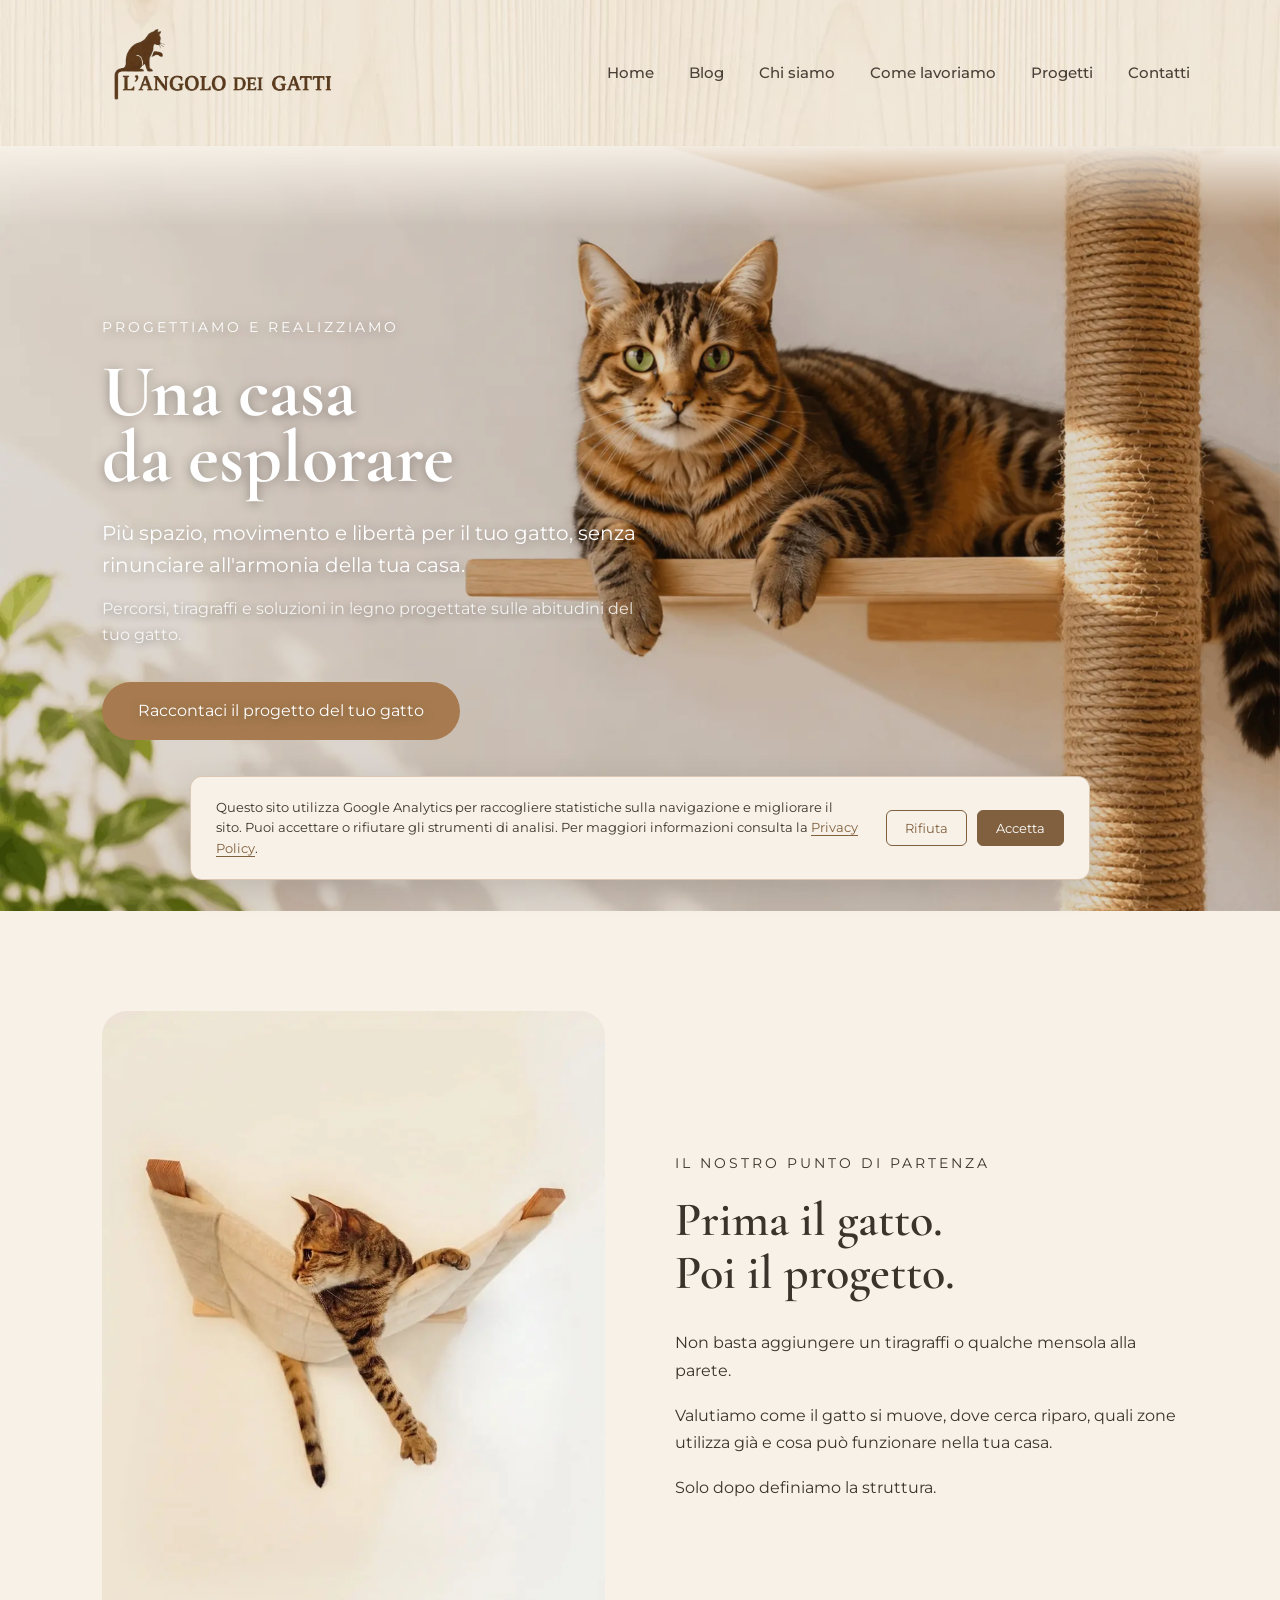
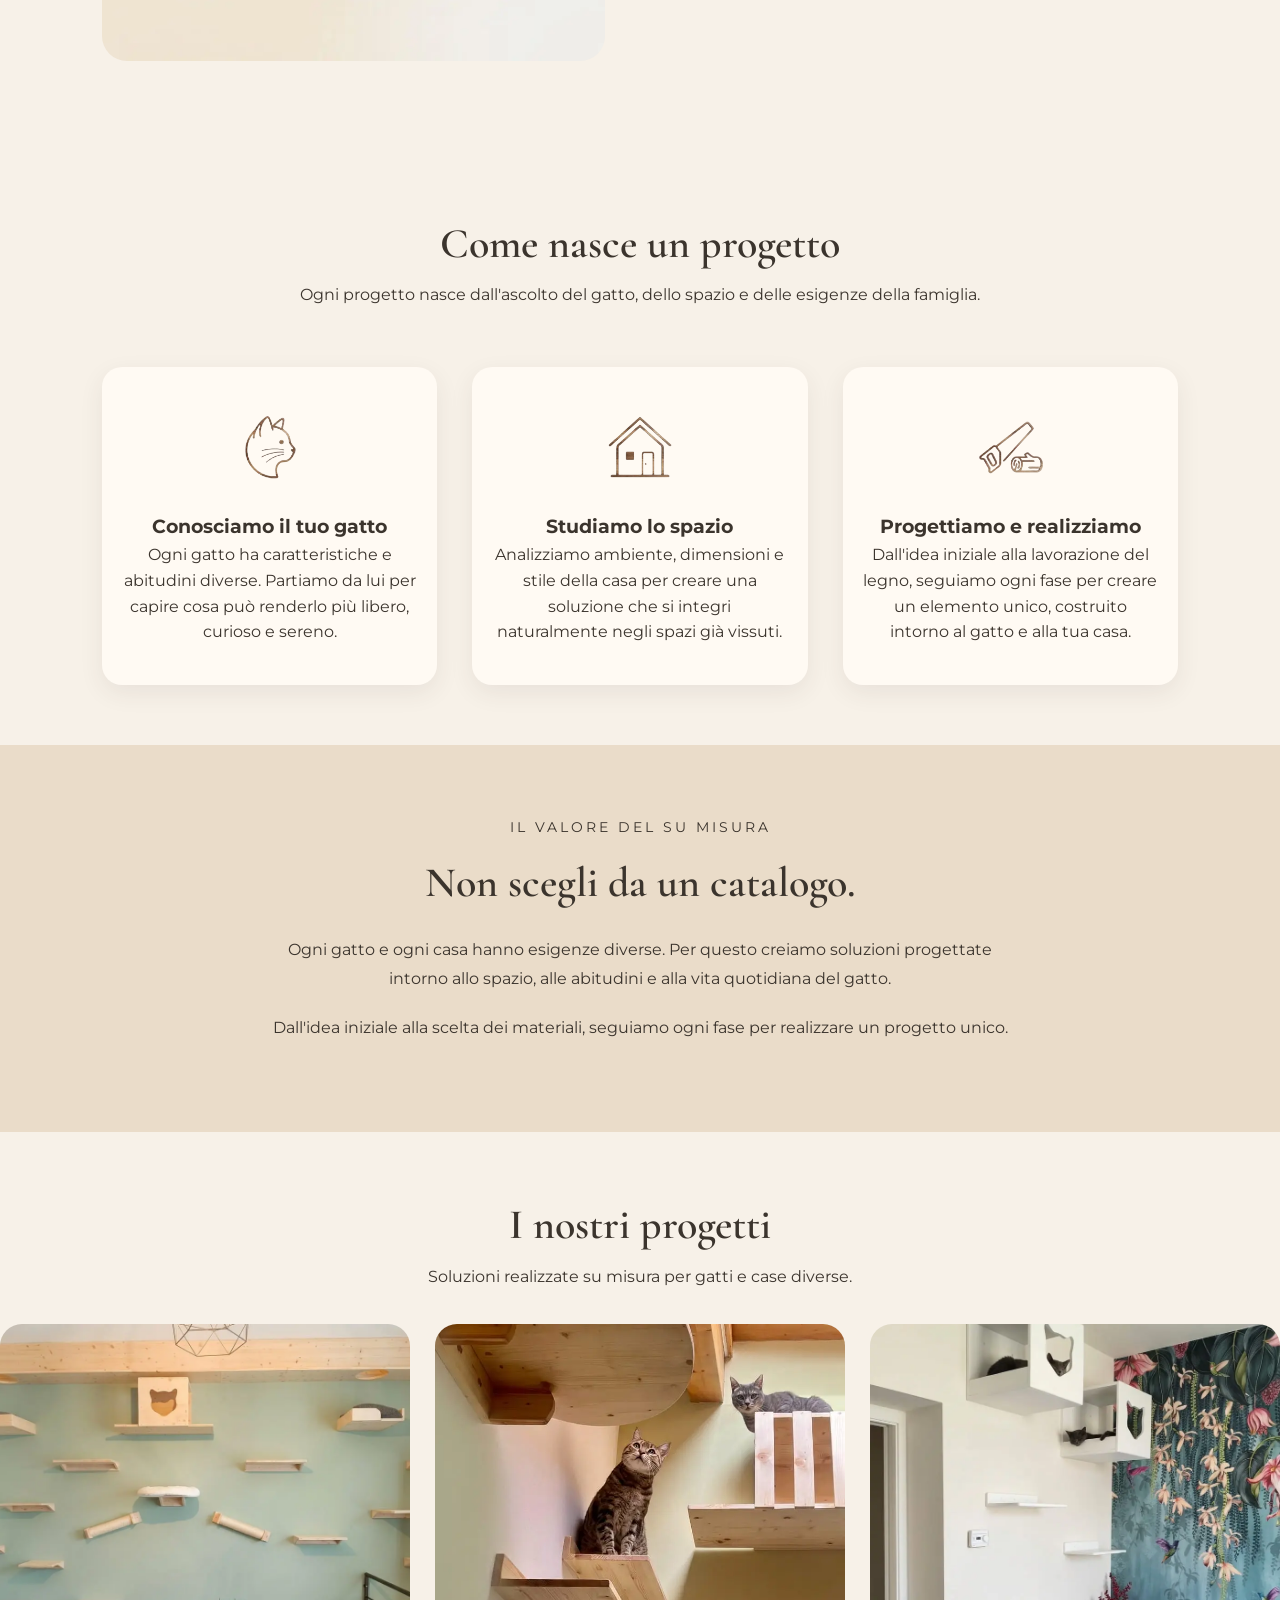
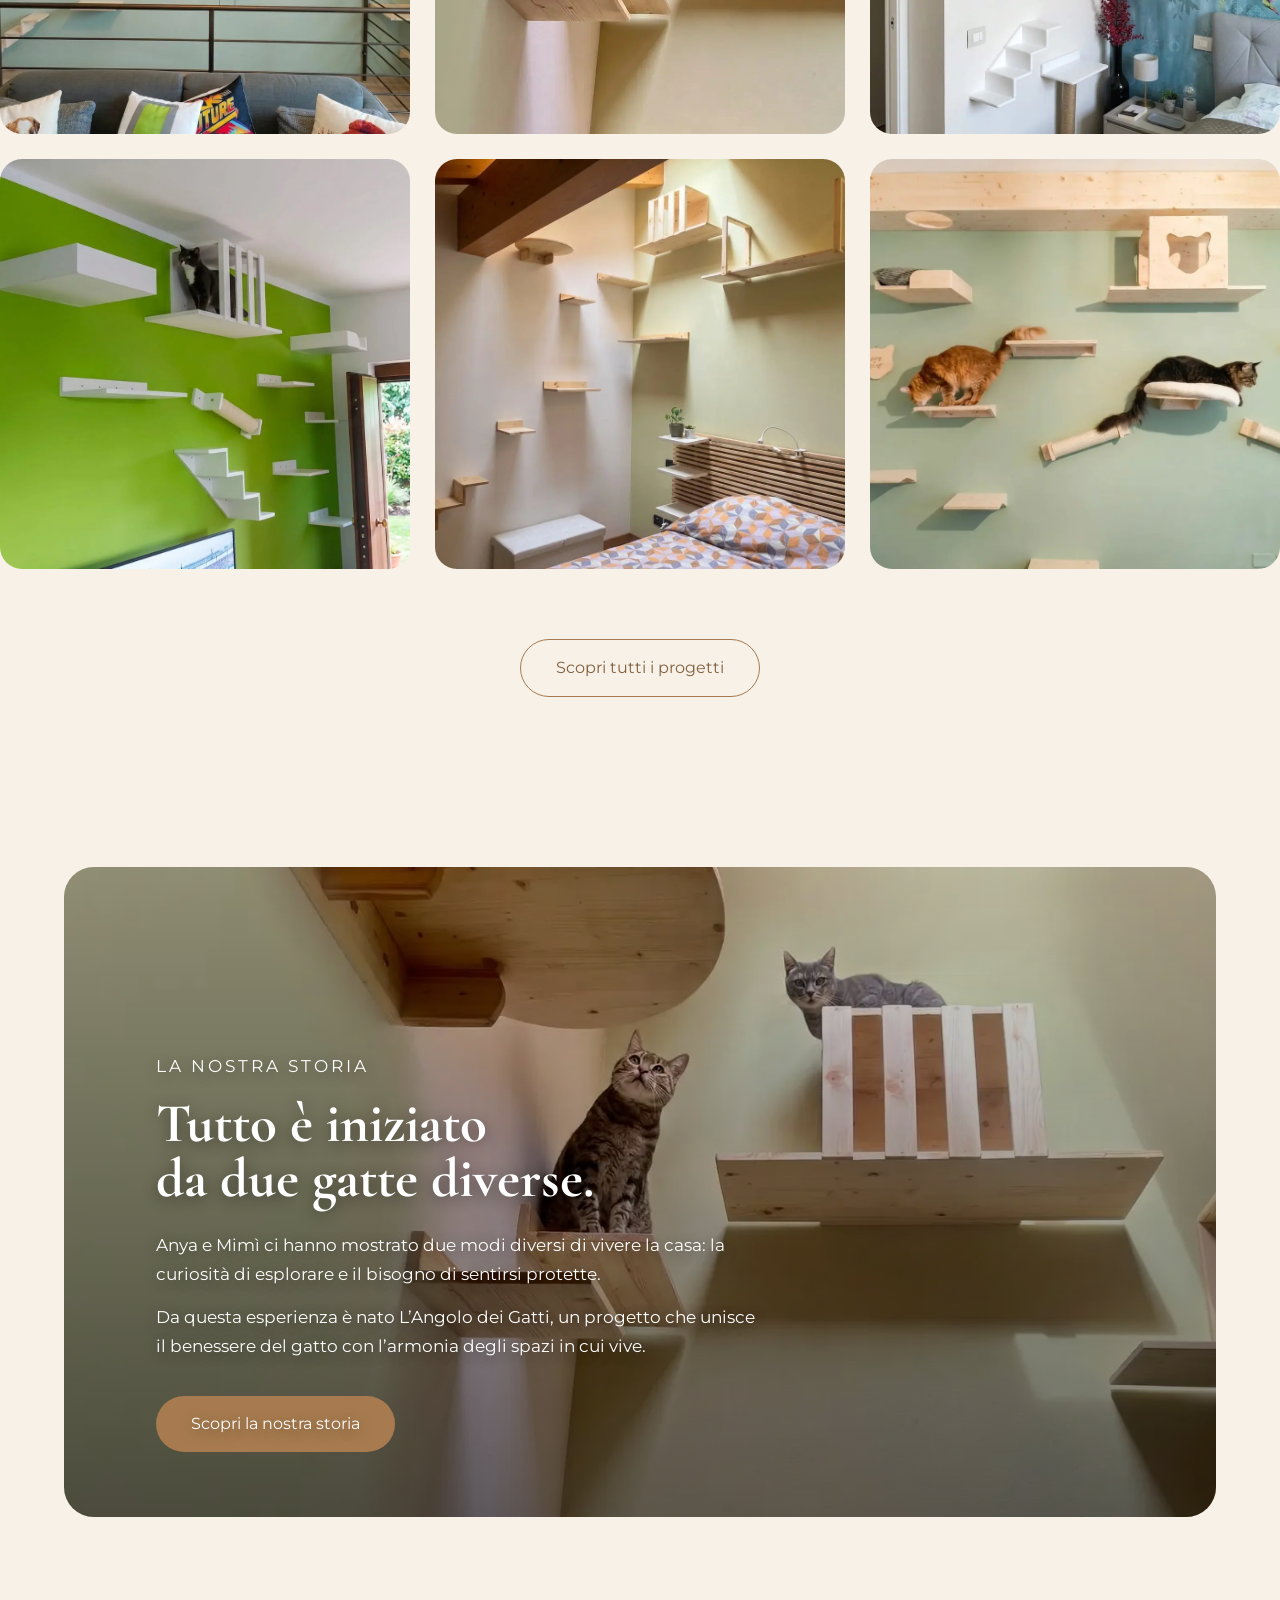
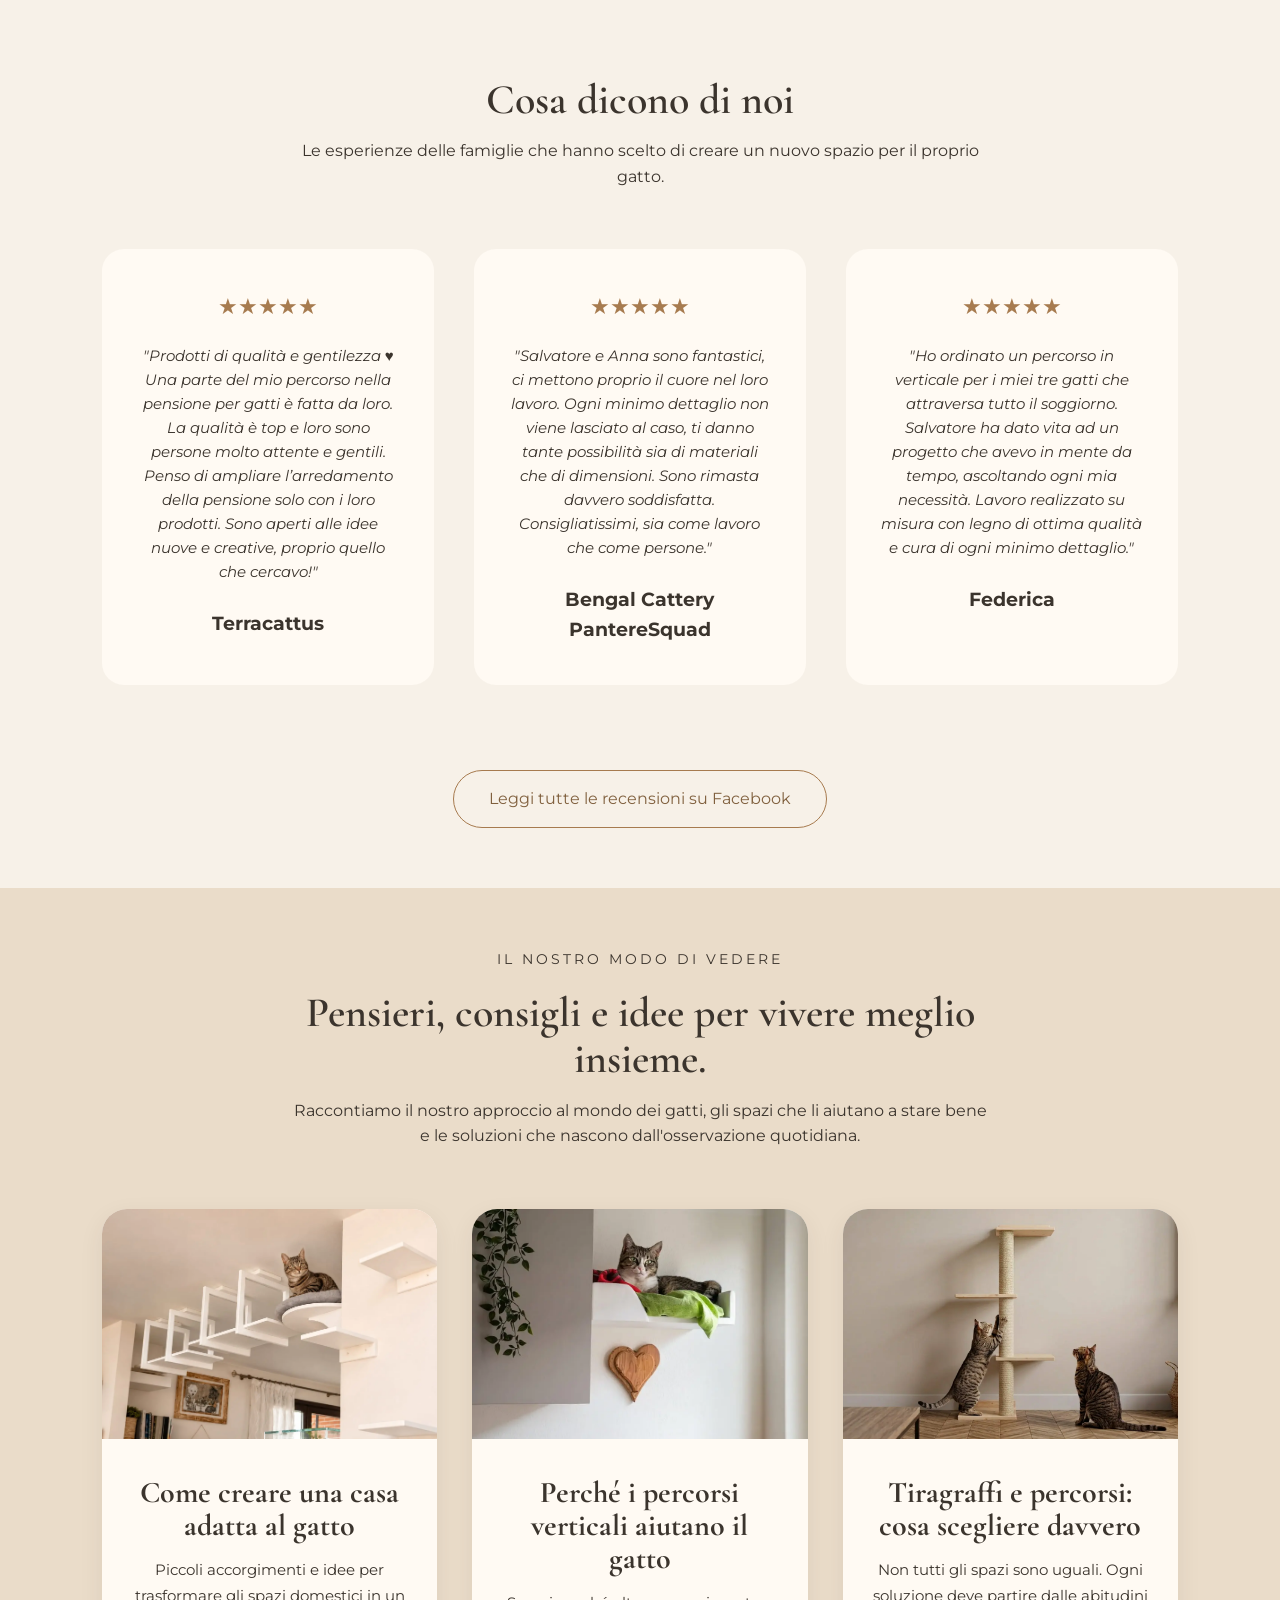
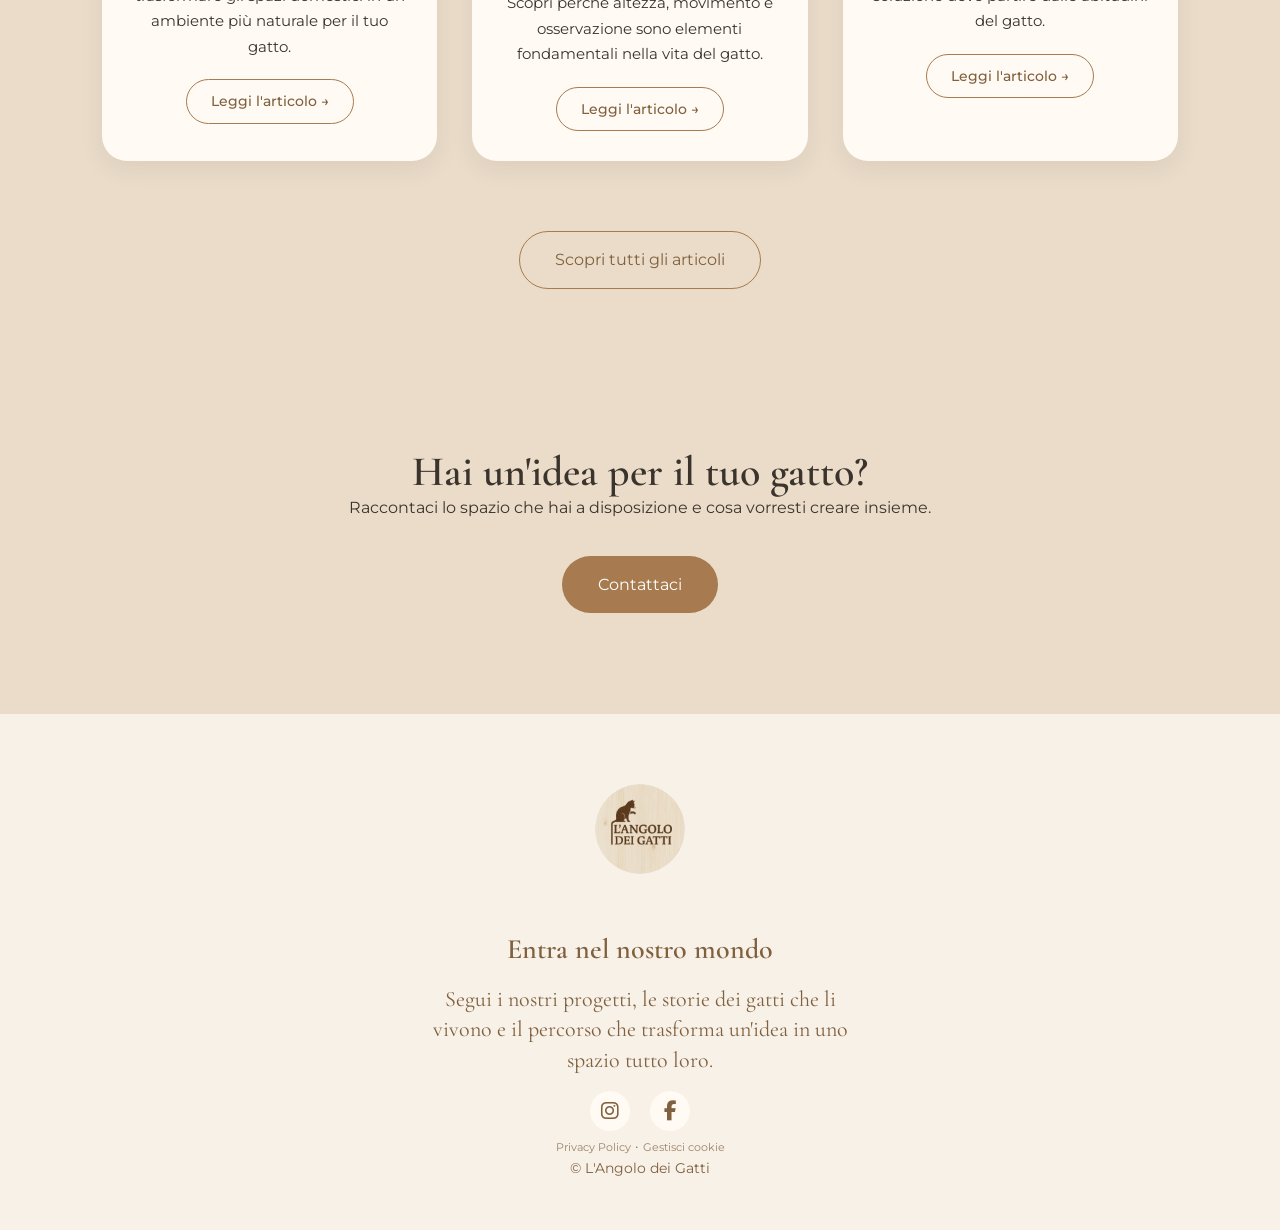
==== commit f7c6a561: "Add files via upload" ====
--- a/index.html
+++ b/index.html
@@ -8,9 +8,14 @@
 
 <title>L'Angolo dei Gatti | Progetti in legno su misura</title>
 
+<link rel="icon" type="image/webp" href="immagini/favicon.webp">
+
 <meta name="description" content="Progetti in legno su misura per gatti. Spazi pensati per il benessere del gatto e integrati nella tua casa.">
 
+<link rel="canonical" href="https://langolodeigatti.it/">
+
 <link rel="stylesheet" href="css/stile.css">
+
 
 <link href="https://fonts.googleapis.com/css2?family=Cormorant+Garamond:wght@500;600;700&family=Montserrat:wght@300;400;500;600&display=swap" rel="stylesheet">
 <link rel="stylesheet" href="https://cdnjs.cloudflare.com/ajax/libs/font-awesome/6.5.2/css/all.min.css">
@@ -820,6 +825,14 @@
 </div>
 
 
+<p class="footer-privacy">
+    <a class="privacy-link" href="privacy.html">Privacy Policy</a>
+    <span aria-hidden="true"> · </span>
+    <button id="cookie-settings" class="cookie-settings" type="button">
+        Gestisci cookie
+    </button>
+</p>
+
 <p>
 © L'Angolo dei Gatti
 </p>
@@ -830,6 +843,28 @@
 
 
 
+<div id="cookie-banner" class="cookie-banner" role="dialog" aria-label="Gestione dei cookie e degli strumenti di analisi">
+
+    <p>
+        Questo sito utilizza Google Analytics per raccogliere statistiche sulla navigazione
+        e migliorare il sito. Puoi accettare o rifiutare gli strumenti di analisi.
+        Per maggiori informazioni consulta la
+        <a href="privacy.html">Privacy Policy</a>.
+    </p>
+
+    <div class="cookie-buttons">
+
+        <button id="cookie-reject" type="button">
+            Rifiuta
+        </button>
+
+        <button id="cookie-accept" type="button">
+            Accetta
+        </button>
+
+    </div>
+
+</div>
 
 
 
--- a/css/stile.css
+++ b/css/stile.css
@@ -1842,4 +1842,243 @@
         font-size: 21px;
     }
 
-}+}
+
+/* ================================
+   PRIVACY POLICY
+   ================================ */
+
+.privacy-content {
+    max-width: 900px;
+    margin: 50px auto 80px;
+    padding: 0 25px;
+    text-align: left;
+}
+
+.privacy-content h2 {
+    margin-top: 45px;
+    margin-bottom: 18px;
+}
+
+.privacy-content h3 {
+    margin-top: 30px;
+    margin-bottom: 12px;
+}
+
+.privacy-content p {
+    margin-bottom: 18px;
+    line-height: 1.8;
+}
+
+.privacy-content ul {
+    margin: 15px 0 25px 25px;
+    padding-left: 20px;
+}
+
+.privacy-content li {
+    margin-bottom: 10px;
+    line-height: 1.7;
+}
+
+.privacy-content a {
+    color: inherit;
+    text-decoration: underline;
+    text-underline-offset: 3px;
+}
+
+.privacy-content a:hover {
+    opacity: 0.7;
+}
+
+/* Link Privacy Policy nel footer */
+
+.privacy-link {
+    display: inline-block;
+    margin-top: 8px;
+    font-size: 11px;
+    color: #80603e;
+    text-decoration: none;
+    opacity: 0.75;
+    transition: opacity 0.3s ease;
+}
+
+.privacy-link:hover {
+    color: #80603e;
+    opacity: 1;
+    text-decoration: underline;
+}
+
+/* ================================
+   COOKIE BANNER
+   ================================ */
+
+.cookie-banner {
+    position: fixed;
+    left: 20px;
+    right: 20px;
+    bottom: 20px;
+    max-width: 900px;
+    margin: auto;
+
+    padding: 20px 25px;
+
+    background: #f7f1e8;
+
+    border: 1px solid rgba(167, 123, 79, 0.35);
+    border-radius: 12px;
+
+    box-shadow: 0 8px 30px rgba(59, 52, 45, 0.18);
+
+    z-index: 9999;
+
+    display: flex;
+    align-items: center;
+    justify-content: space-between;
+
+    gap: 25px;
+}
+
+
+.cookie-banner p {
+    margin: 0;
+
+    font-size: 13px;
+    line-height: 1.6;
+
+    color: #3b342d;
+}
+
+
+.cookie-banner a {
+    color: #80603e;
+
+    text-decoration: underline;
+    text-underline-offset: 3px;
+}
+
+
+.cookie-buttons {
+    display: flex;
+
+    gap: 10px;
+
+    flex-shrink: 0;
+}
+
+
+.cookie-buttons button {
+    border: 1px solid #80603e;
+    border-radius: 6px;
+
+    padding: 9px 18px;
+
+    font-family: 'Montserrat', sans-serif;
+    font-size: 13px;
+
+    cursor: pointer;
+
+    transition: all 0.3s ease;
+}
+
+
+#cookie-accept {
+    background: #80603e;
+    color: #ffffff;
+}
+
+
+#cookie-accept:hover {
+    background: #a77b4f;
+}
+
+
+#cookie-reject {
+    background: transparent;
+    color: #80603e;
+}
+
+
+#cookie-reject:hover {
+    background: rgba(128, 96, 62, 0.08);
+}
+
+
+.cookie-buttons button:focus-visible {
+    outline: 3px solid #a77b4f;
+    outline-offset: 3px;
+}
+
+
+/* ================================
+   COOKIE BANNER - SMARTPHONE
+   ================================ */
+
+@media (max-width: 700px) {
+
+    .cookie-banner {
+        left: 12px;
+        right: 12px;
+        bottom: 12px;
+
+        padding: 18px;
+
+        flex-direction: column;
+        align-items: stretch;
+
+        gap: 15px;
+    }
+
+
+    .cookie-banner p {
+        font-size: 12px;
+    }
+
+
+    .cookie-buttons {
+        justify-content: flex-end;
+    }
+
+
+    .cookie-buttons button {
+        flex: 1;
+    }
+
+}
+
+/* ================================
+   GESTISCI COOKIE
+   ================================ */
+
+.cookie-settings {
+    margin-top: 4px;
+
+    padding: 0;
+
+    border: none;
+    background: transparent;
+
+    font-family: 'Montserrat', sans-serif;
+    font-size: 11px;
+
+    color: #80603e;
+
+    text-decoration: none;
+
+    opacity: 0.75;
+
+    cursor: pointer;
+
+    transition: opacity 0.3s ease;
+}
+
+.cookie-settings:hover {
+    opacity: 1;
+    text-decoration: underline;
+}
+
+.cookie-settings:focus-visible {
+    outline: 3px solid #a77b4f;
+    outline-offset: 4px;
+    border-radius: 4px;
+}
+
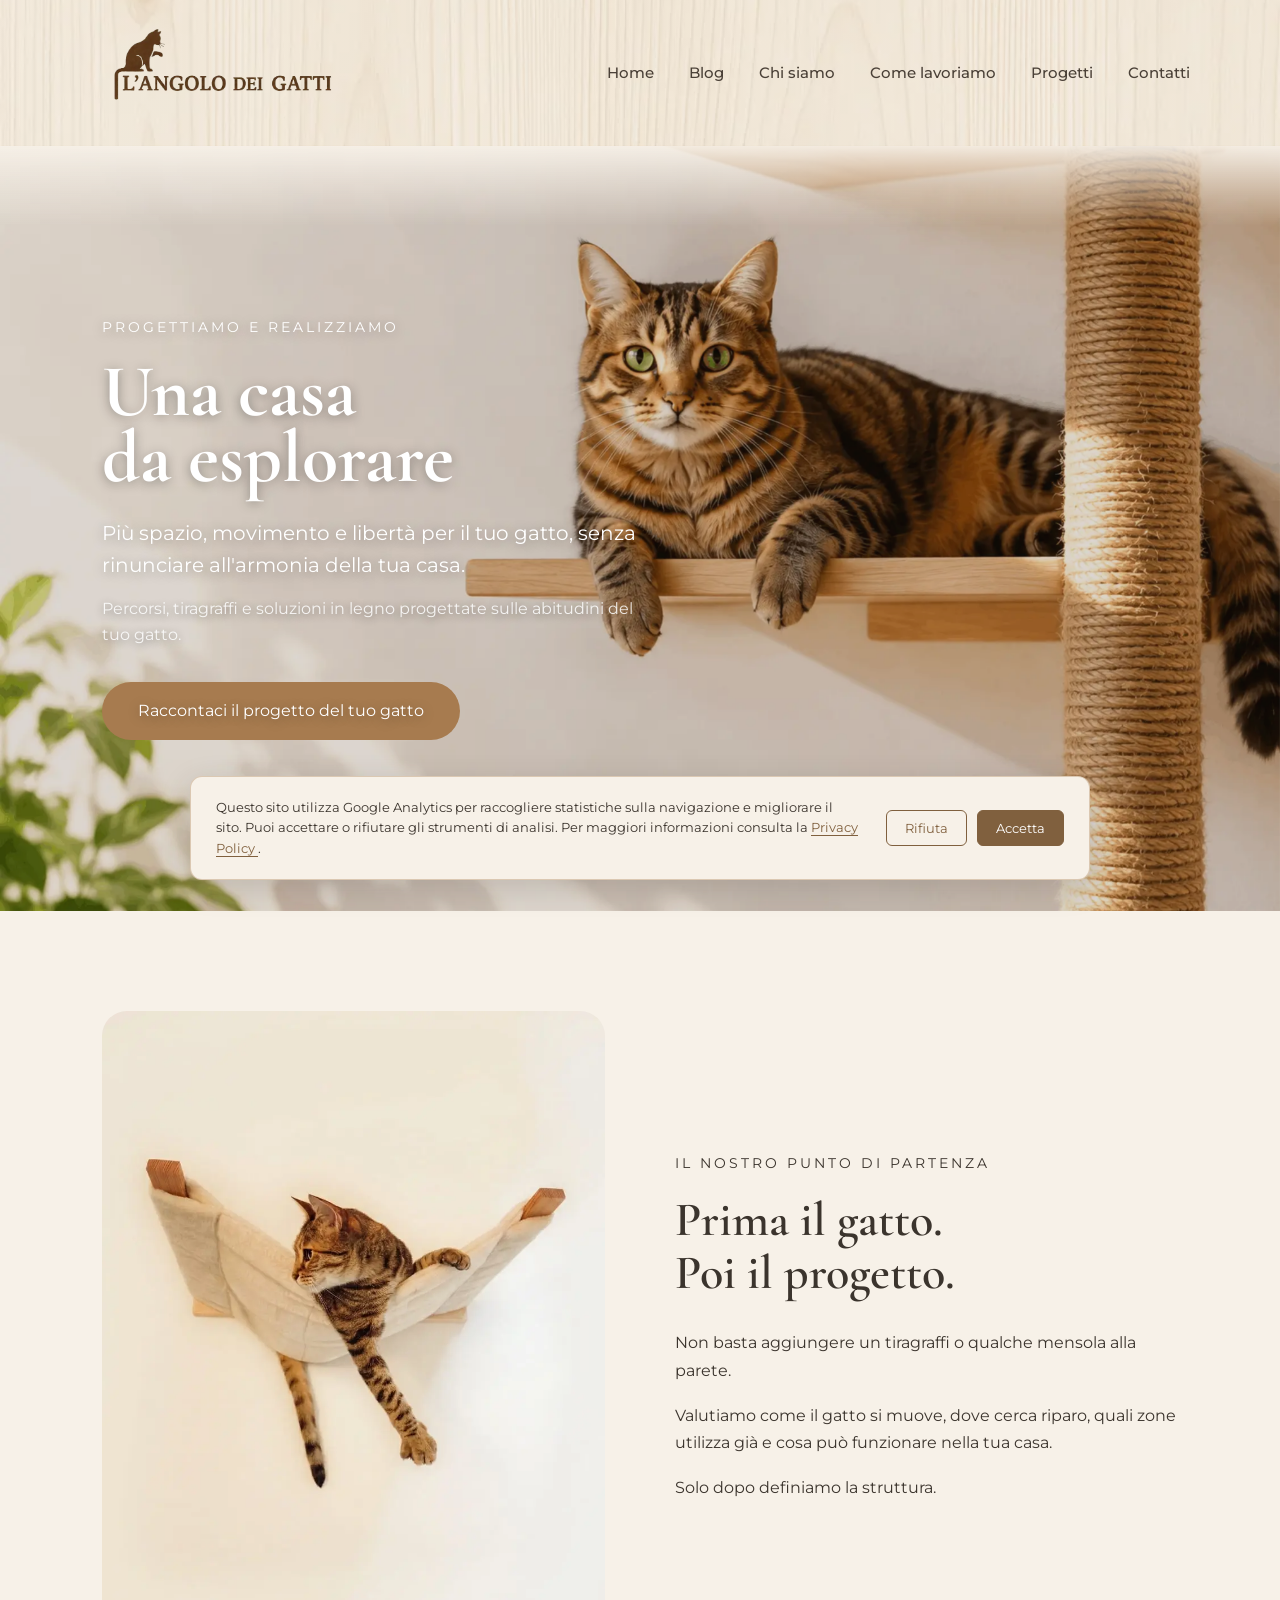
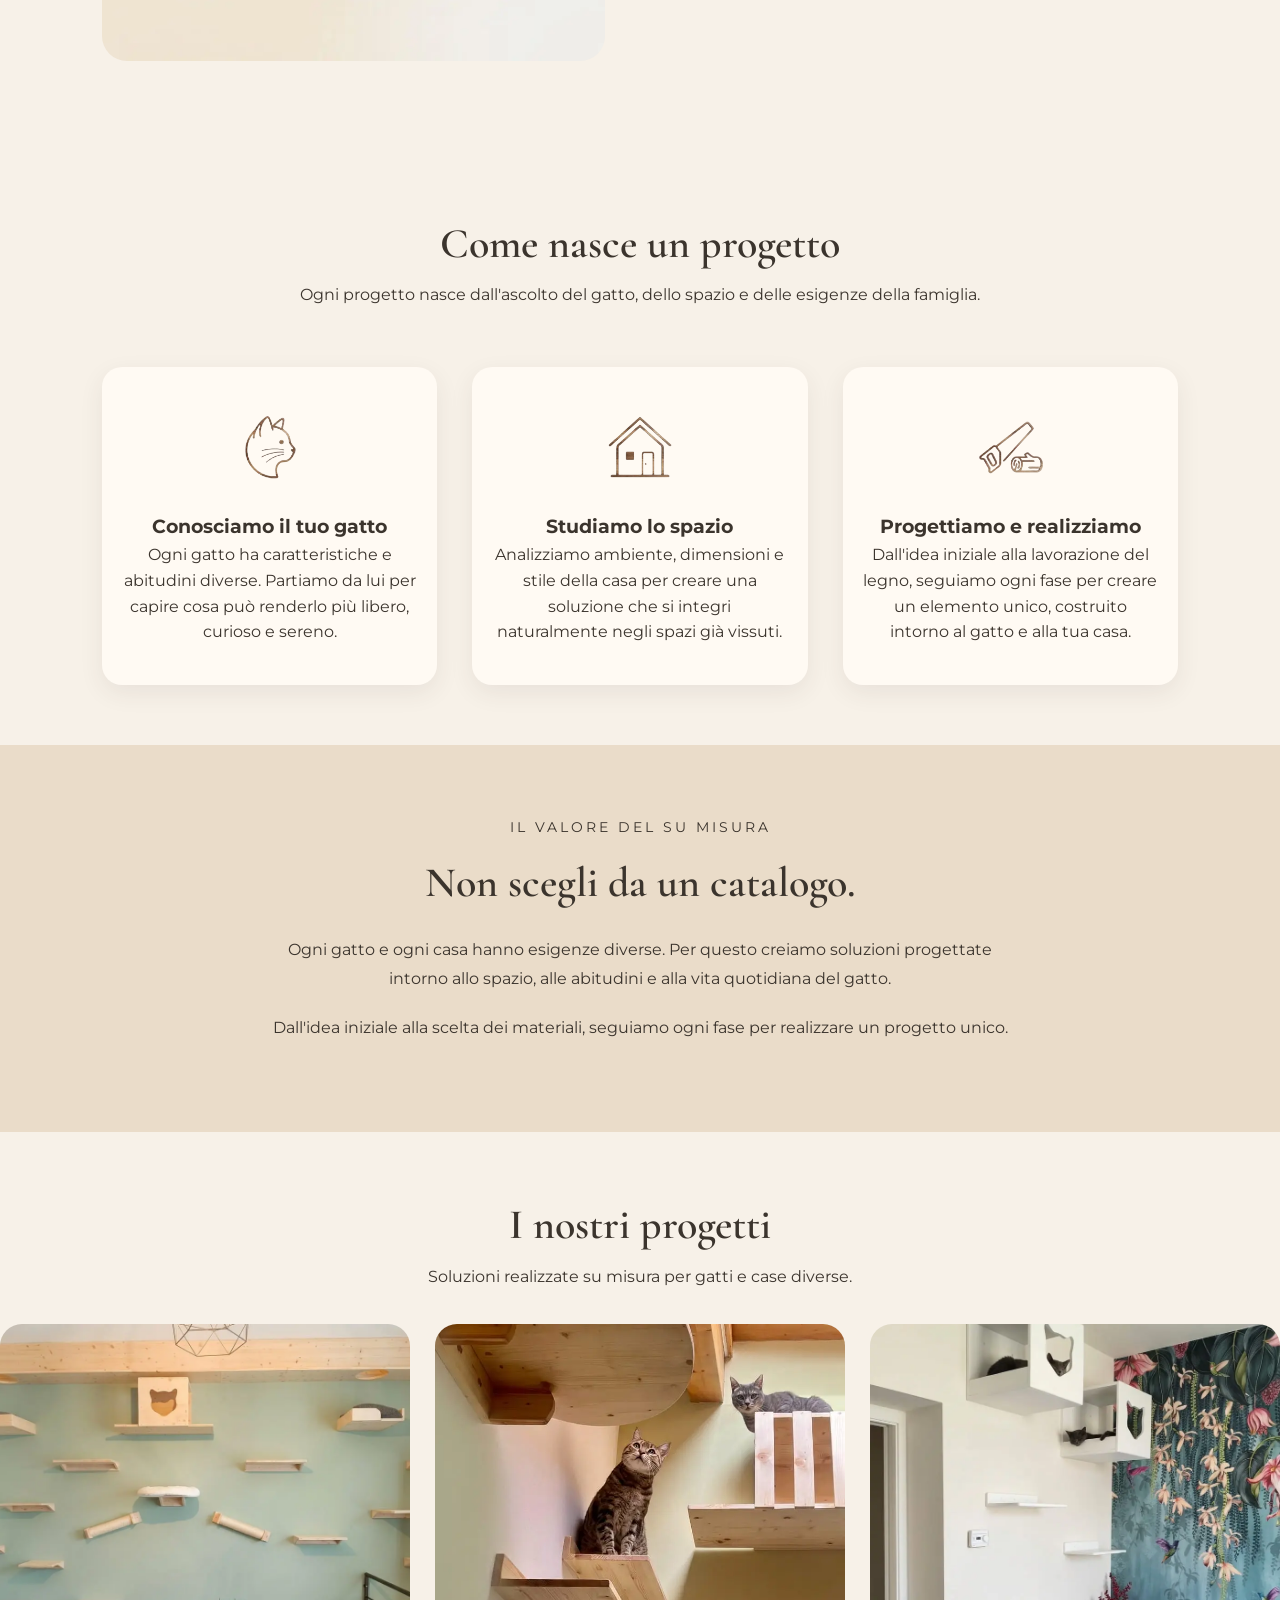
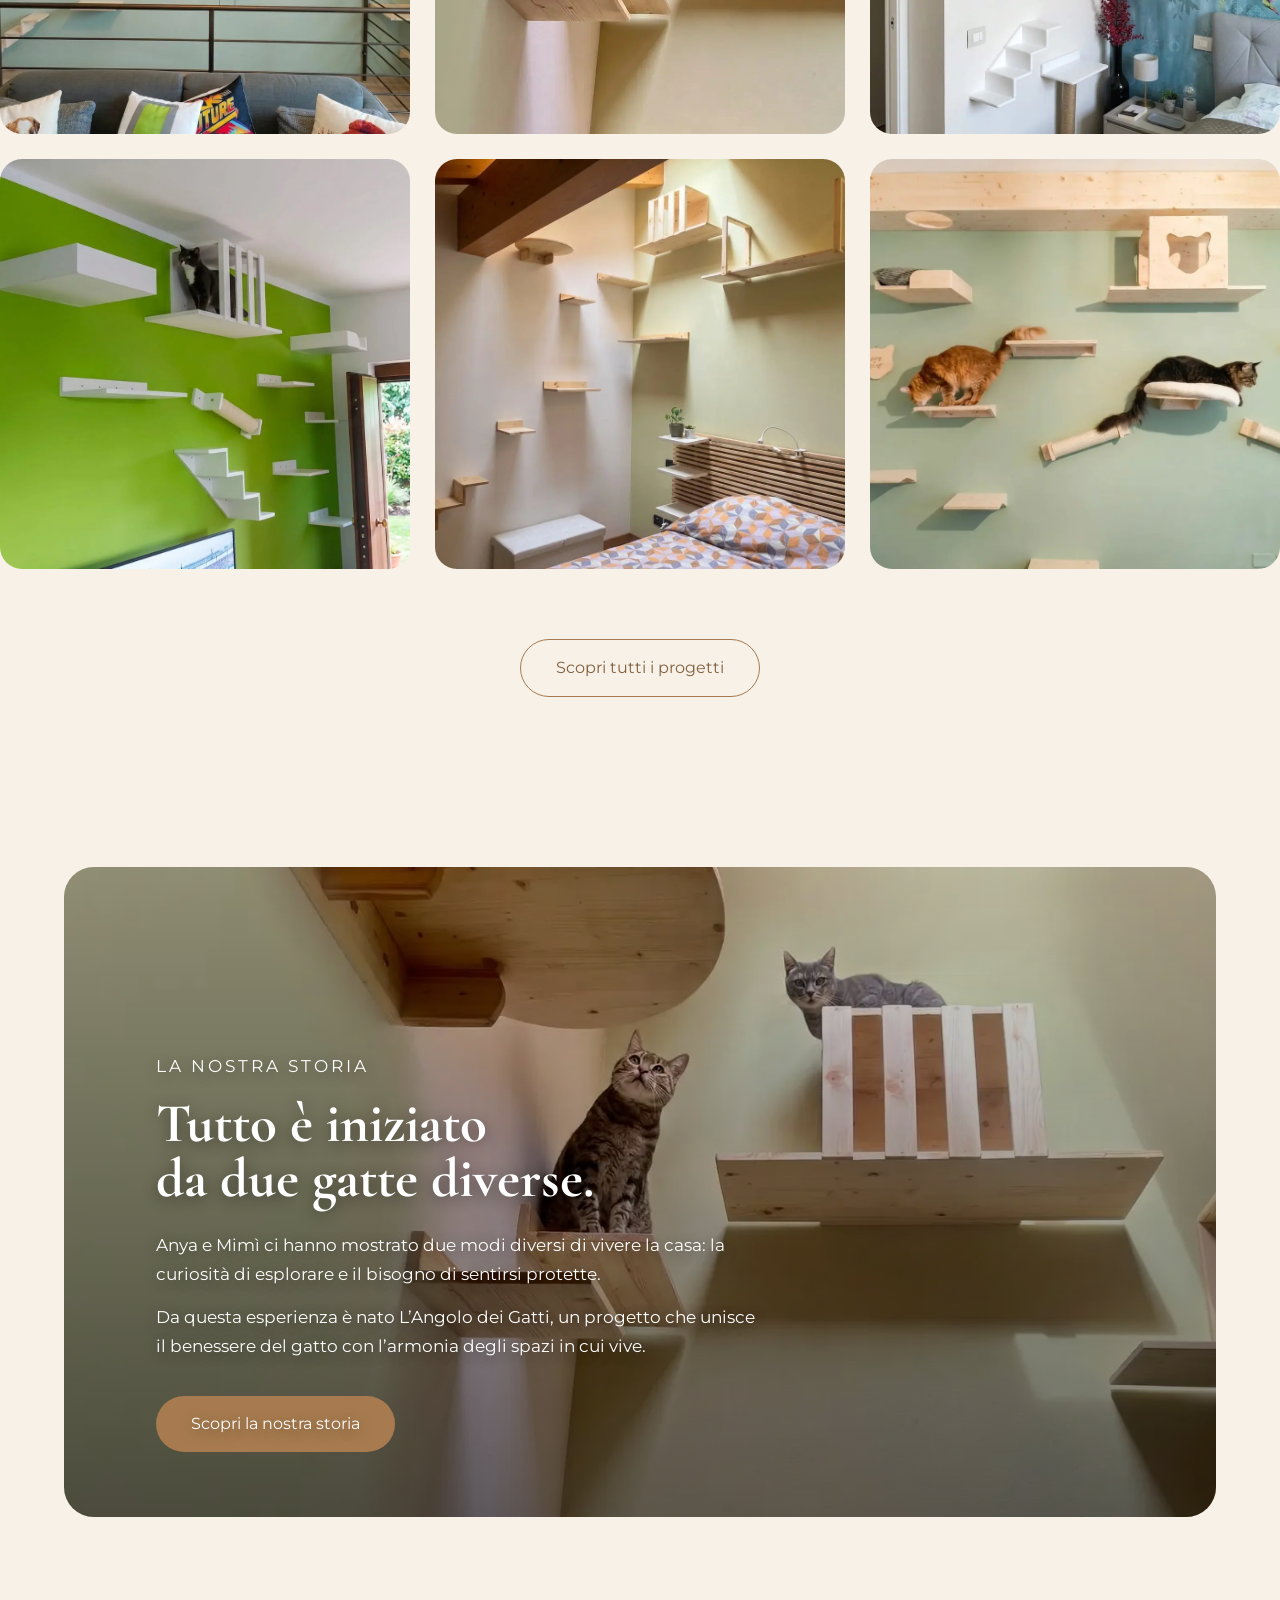
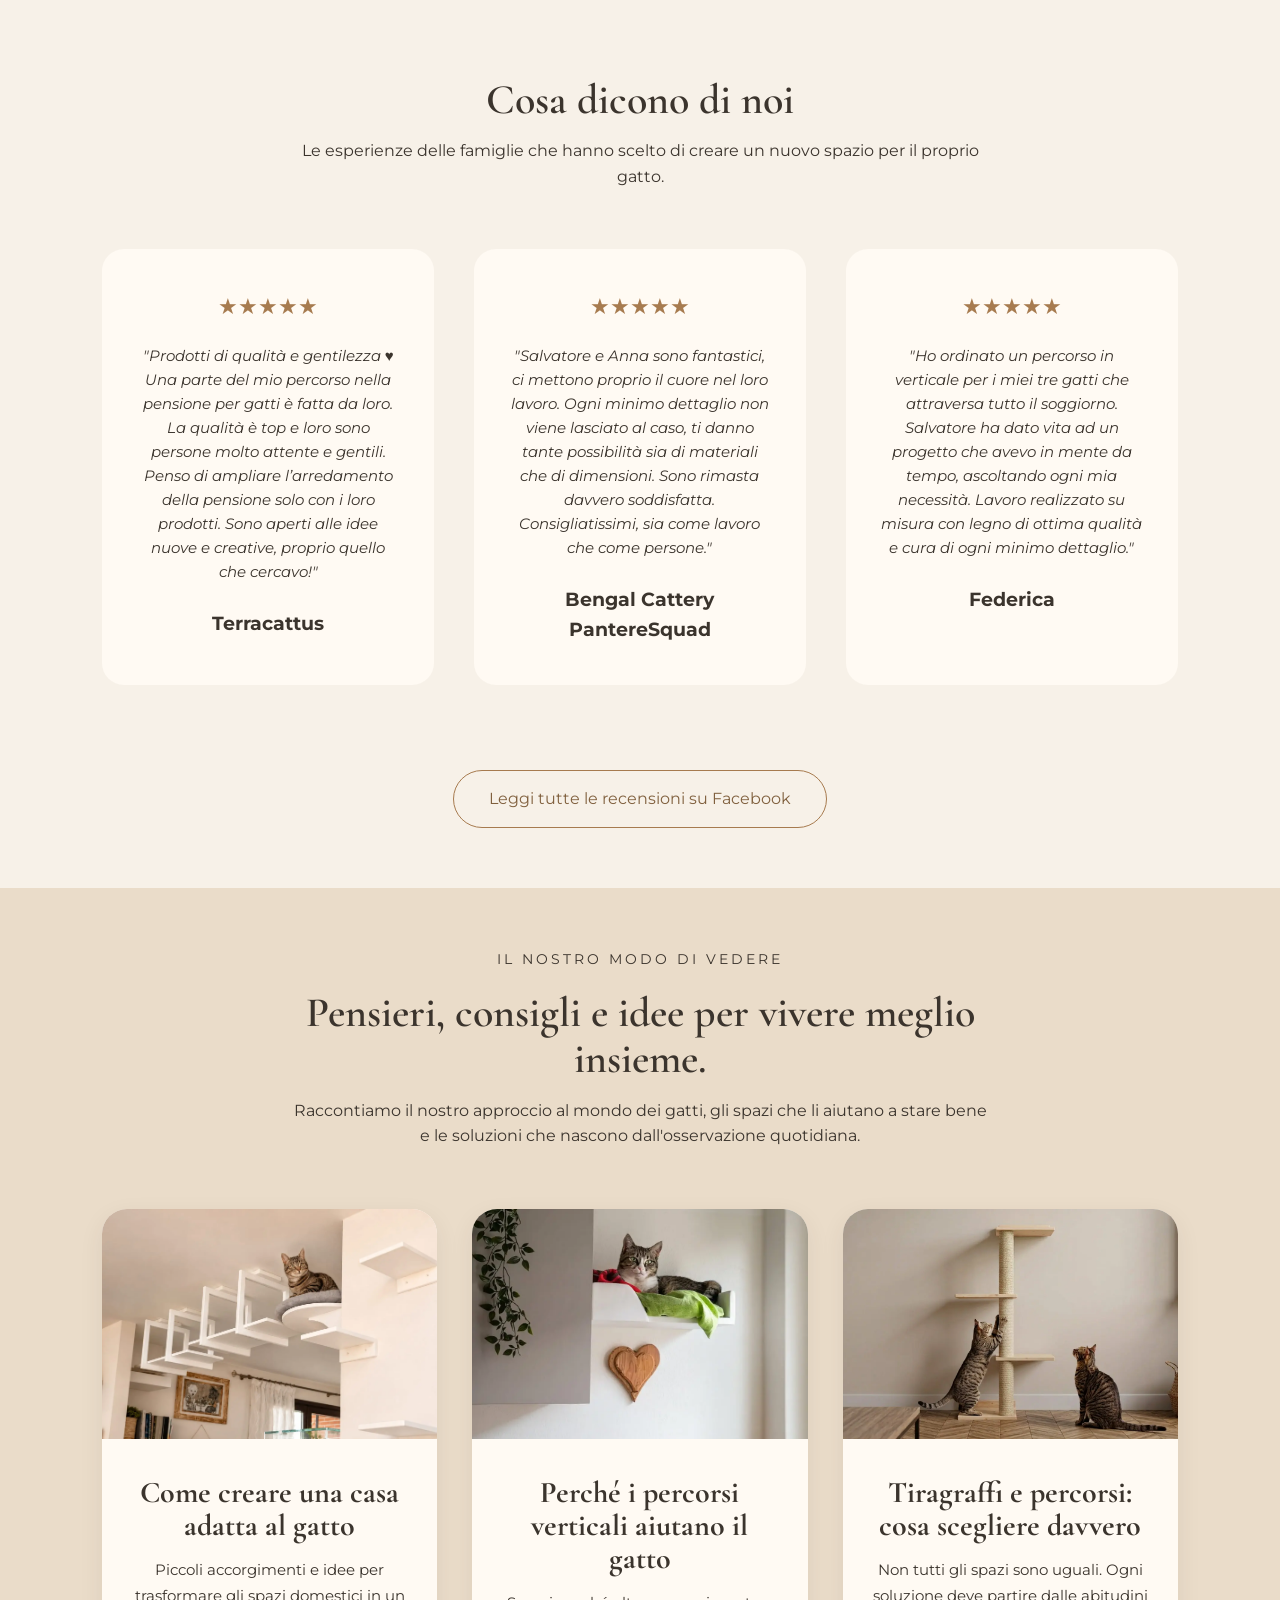
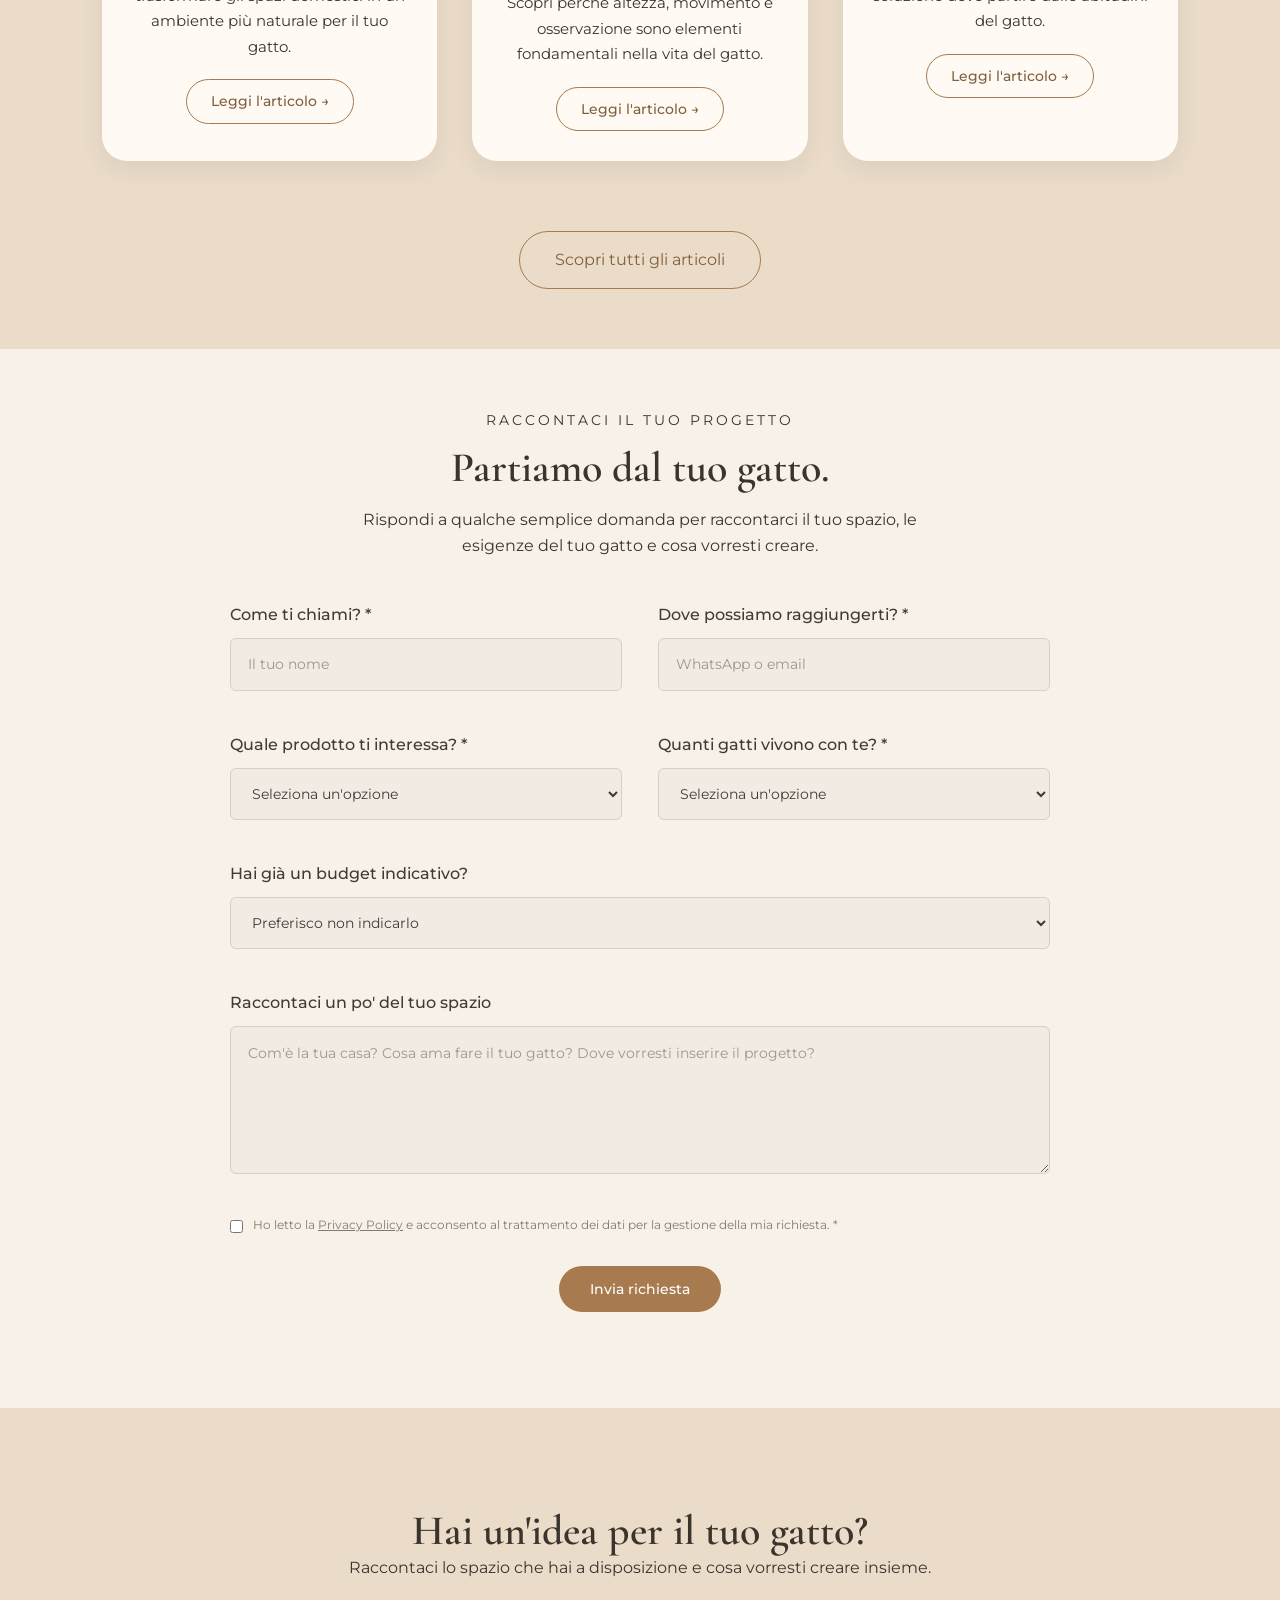
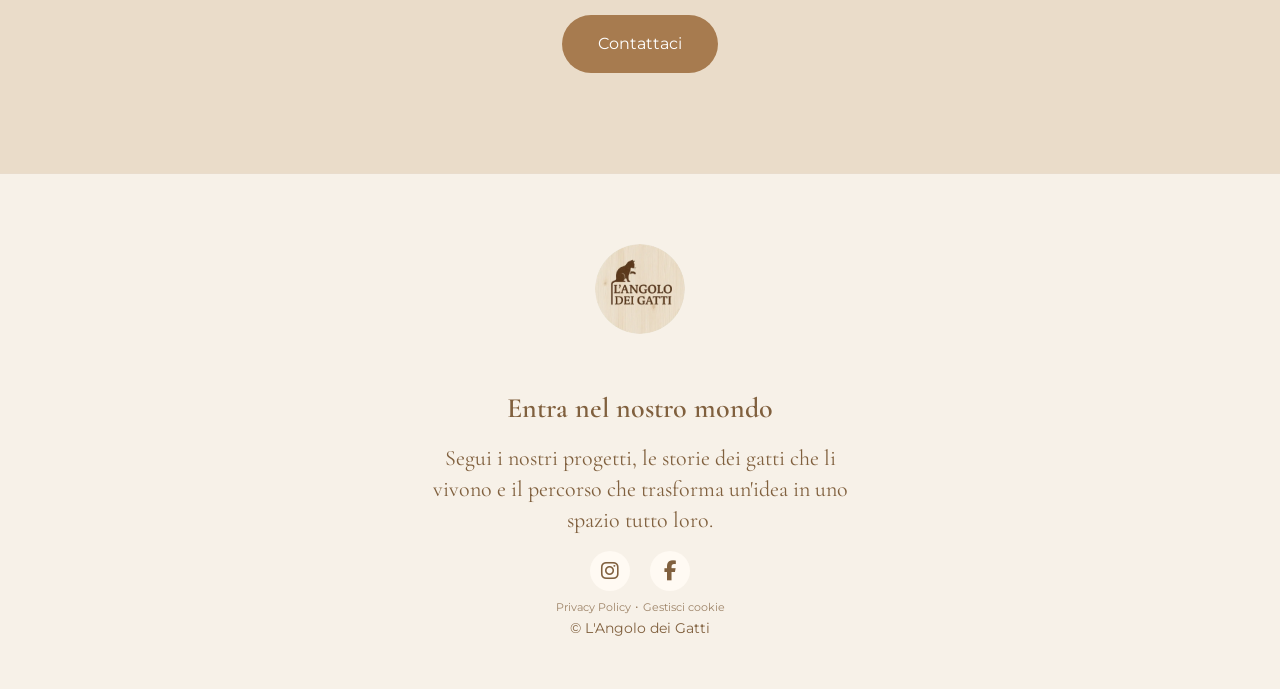
==== commit 328e465a: "Add files via upload" ====
--- a/index.html
+++ b/index.html
@@ -16,8 +16,8 @@
 
 <link rel="stylesheet" href="css/stile.css">
 
-
 <link href="https://fonts.googleapis.com/css2?family=Cormorant+Garamond:wght@500;600;700&family=Montserrat:wght@300;400;500;600&display=swap" rel="stylesheet">
+
 <link rel="stylesheet" href="https://cdnjs.cloudflare.com/ajax/libs/font-awesome/6.5.2/css/all.min.css">
 
 
@@ -49,8 +49,8 @@
 
 <a href="index.html">
 
-<img 
-src="immagini/logo-header.webp" 
+<img
+src="immagini/logo-header.webp"
 alt="L'Angolo dei Gatti"
 width="260"
 height="90">
@@ -66,12 +66,14 @@
 
 
 <nav class="menu">
-    <a href="index.html">Home</a>
-    <a href="blog.html">Blog</a>
-    <a href="chi-siamo.html">Chi siamo</a>
-    <a href="index.html#lavoriamo">Come lavoriamo</a>
-    <a href="progetti.html">Progetti</a>
-    <a href="contatti.html">Contatti</a>
+
+<a href="index.html">Home</a>
+<a href="blog.html">Blog</a>
+<a href="chi-siamo.html">Chi siamo</a>
+<a href="index.html#lavoriamo">Come lavoriamo</a>
+<a href="progetti.html">Progetti</a>
+<a href="contatti.html">Contatti</a>
+
 </nav>
 
 </header>
@@ -84,9 +86,9 @@
 <section class="hero">
 
 
-<img 
-class="hero-image" 
-src="immagini/hero.webp" 
+<img
+class="hero-image"
+src="immagini/hero.webp"
 alt="Percorso in legno per gatti"
 width="1920"
 height="1080">
@@ -136,8 +138,8 @@
 
 <div class="story-image">
 
-<img 
-src="immagini/anya_amaca.webp" 
+<img
+src="immagini/anya_amaca.webp"
 alt="Anya sdraiata su un'amaca in legno"
 width="900"
 height="600">
@@ -211,8 +213,8 @@
 
 <div class="icon">
 
-<img 
-src="immagini/icona-1.webp" 
+<img
+src="immagini/icona-1.webp"
 alt=""
 width="65"
 height="65">
@@ -246,8 +248,8 @@
 
 <div class="icon">
 
-<img 
-src="immagini/icona-2.webp" 
+<img
+src="immagini/icona-2.webp"
 alt=""
 width="65"
 height="65">
@@ -278,8 +280,9 @@
 
 
 <div class="icon">
-<img 
-src="immagini/icona-3.webp" 
+
+<img
+src="immagini/icona-3.webp"
 alt=""
 width="65"
 height="65">
@@ -305,9 +308,8 @@
 
 </section>
 
+
 <section class="projects section">
-
-
 
 
 <div class="value-section reveal">
@@ -367,44 +369,44 @@
 <div class="gallery portfolio">
 
 
-<img 
-class="reveal" 
-src="immagini/progetto-1.webp" 
+<img
+class="reveal"
+src="immagini/progetto-1.webp"
 alt="Progetto in legno per gatto"
 width="600"
 height="600">
 
-<img 
-class="reveal" 
-src="immagini/progetto-2.webp" 
+<img
+class="reveal"
+src="immagini/progetto-2.webp"
 alt="Progetto in legno per gatto"
 width="600"
 height="600">
 
-<img 
-class="reveal" 
-src="immagini/progetto-3.webp" 
+<img
+class="reveal"
+src="immagini/progetto-3.webp"
 alt="Progetto in legno per gatto"
 width="600"
 height="600">
 
-<img 
-class="reveal" 
-src="immagini/progetto-4.webp" 
+<img
+class="reveal"
+src="immagini/progetto-4.webp"
 alt="Progetto in legno per gatto"
 width="600"
 height="600">
 
-<img 
-class="reveal" 
-src="immagini/progetto-5.webp" 
+<img
+class="reveal"
+src="immagini/progetto-5.webp"
 alt="Progetto in legno per gatto"
 width="600"
 height="600">
 
-<img 
-class="reveal" 
-src="immagini/progetto-6.webp" 
+<img
+class="reveal"
+src="immagini/progetto-6.webp"
 alt="Progetto in legno per gatto"
 width="600"
 height="600">
@@ -438,7 +440,8 @@
 <section class="home-about-story reveal">
 
 
-<img src="immagini/anya_mimi_percorso.webp"
+<img
+src="immagini/anya_mimi_percorso.webp"
 alt="Anya e Mimì sul percorso verticale progettato su misura">
 
 
@@ -583,8 +586,6 @@
 
 
 
-
-
 </div>
 
 
@@ -593,7 +594,11 @@
 <div class="reviews-button reveal">
 
 
-<a class="button secondary" href="https://www.facebook.com/langolodeigatti/reviews" target="_blank">
+<a
+class="button secondary"
+href="https://www.facebook.com/langolodeigatti/reviews"
+target="_blank"
+rel="noopener noreferrer">
 
 Leggi tutte le recensioni su Facebook
 
@@ -605,6 +610,7 @@
 
 
 </section>
+
 
 <section class="blog-preview section">
 
@@ -640,7 +646,8 @@
 <article class="blog-card reveal">
 
 
-<img src="immagini/casa-gatto.webp" 
+<img
+src="immagini/casa-gatto.webp"
 alt="Come creare una casa adatta al gatto">
 
 
@@ -674,7 +681,8 @@
 <article class="blog-card reveal">
 
 
-<img src="immagini/spazio-verticale.webp" 
+<img
+src="immagini/spazio-verticale.webp"
 alt="Percorsi verticali per gatti">
 
 
@@ -707,7 +715,8 @@
 <article class="blog-card reveal">
 
 
-<img src="immagini/tiragraffi-gatto.webp" 
+<img
+src="immagini/tiragraffi-gatto.webp"
 alt="Come scegliere un tiragraffi">
 
 
@@ -754,6 +763,178 @@
 </section>
 
 
+<!-- QUESTIONARIO -->
+
+<section class="section questionnaire-section">
+
+
+<div class="section-title reveal">
+
+
+<p class="small-title">
+RACCONTACI IL TUO PROGETTO
+</p>
+
+
+<h2>
+Partiamo dal tuo gatto.
+</h2>
+
+
+<p>
+Rispondi a qualche semplice domanda per raccontarci
+il tuo spazio, le esigenze del tuo gatto e cosa vorresti creare.
+</p>
+
+
+</div>
+
+
+<div class="questionnaire-wrapper reveal">
+
+
+<form id="contact-form" class="contact-form">
+
+    <input type="hidden" name="access_key" value="dde358f8-2c05-454b-8da0-c42f7938556a">
+    <input type="hidden" name="subject" value="Nuova richiesta dal sito L'Angolo dei Gatti">
+    <input type="hidden" name="from_name" value="L'Angolo dei Gatti - Sito web">
+
+    <!-- Anti-spam -->
+    <input type="checkbox"
+           name="botcheck"
+           class="hidden"
+           tabindex="-1"
+           autocomplete="off">
+
+    <!-- Nome + contatto -->
+    <div class="form-row">
+
+        <div class="form-field">
+            <label for="nome">Come ti chiami? *</label>
+            <input
+                type="text"
+                id="nome"
+                name="name"
+                autocomplete="name"
+                placeholder="Il tuo nome"
+                required>
+        </div>
+
+        <div class="form-field">
+            <label for="contatto">Dove possiamo raggiungerti? *</label>
+            <input
+                type="text"
+                id="contatto"
+                name="contatto"
+                placeholder="WhatsApp o email"
+                required>
+        </div>
+
+    </div>
+
+
+    <!-- Prodotto + gatti -->
+    <div class="form-row">
+
+        <div class="form-field">
+            <label for="prodotto">Quale prodotto ti interessa? *</label>
+
+            <select id="prodotto" name="prodotto" required>
+                <option value="">Seleziona un'opzione</option>
+                <option value="Un percorso verticale">🐾 Un percorso verticale</option>
+                <option value="Un tiragraffi">🌳 Un tiragraffi</option>
+                <option value="Una soluzione personalizzata">✨ Una soluzione personalizzata</option>
+                <option value="Non so ancora">💭 Non so ancora, vorrei un consiglio</option>
+            </select>
+        </div>
+
+        <div class="form-field">
+            <label for="gatti">Quanti gatti vivono con te? *</label>
+
+            <select id="gatti" name="numero_gatti" required>
+                <option value="">Seleziona un'opzione</option>
+                <option value="1">1</option>
+                <option value="2">2</option>
+                <option value="3">3</option>
+                <option value="4 o più">4 o più</option>
+            </select>
+        </div>
+
+    </div>
+
+
+    <!-- Budget -->
+    <div class="form-field form-field-full">
+
+        <label for="budget">Hai già un budget indicativo?</label>
+
+        <select id="budget" name="budget">
+            <option value="">Preferisco non indicarlo</option>
+            <option value="Fino a 200 euro">Fino a 200 €</option>
+            <option value="200-400 euro">200 – 500 €</option>
+            <option value="Oltre 700 euro">Oltre 500 €</option>
+            <option value="Non lo so ancora">Non lo so ancora</option>
+        </select>
+
+    </div>
+
+
+    <!-- Messaggio -->
+    <div class="form-field form-field-full">
+
+        <label for="messaggio">Raccontaci un po' del tuo spazio</label>
+
+        <textarea
+            id="messaggio"
+            name="message"
+            rows="5"
+            placeholder="Com'è la tua casa? Cosa ama fare il tuo gatto? Dove vorresti inserire il progetto?"></textarea>
+
+    </div>
+
+
+    <!-- Privacy -->
+    <label class="privacy-consent">
+
+        <input
+            type="checkbox"
+            name="privacy"
+            value="Accettata"
+            required>
+
+        <span>
+            Ho letto la
+            <a
+                href="privacy.html"
+                target="_blank"
+                rel="noopener noreferrer">Privacy Policy</a>
+            e acconsento al trattamento dei dati per la gestione della mia richiesta. *
+        </span>
+
+    </label>
+
+
+    <!-- Invio -->
+    <button type="submit" class="button">
+        Invia richiesta
+    </button>
+
+    <div
+        id="form-result"
+        class="form-result"
+        role="status"
+        aria-live="polite">
+    </div>
+
+</form>
+
+
+</div>
+
+
+</section>
+
+
 <section class="cta">
 
 
@@ -787,8 +968,8 @@
 <footer class="reveal">
 
 
-<img 
-src="immagini/logo-tondo.webp" 
+<img
+src="immagini/logo-tondo.webp"
 alt="Logo L'Angolo dei Gatti"
 width="90"
 height="90">
@@ -804,16 +985,20 @@
 Segui i nostri progetti, le storie dei gatti che li vivono e il percorso che trasforma un'idea in uno spazio tutto loro.
 </p>
 
-<a href="https://www.instagram.com/langolodeigatti/" 
+<a
+href="https://www.instagram.com/langolodeigatti/"
 target="_blank"
+rel="noopener noreferrer"
 aria-label="Seguici su Instagram">
 
 <i class="fa-brands fa-instagram"></i>
 
 </a>
 
-<a href="https://www.facebook.com/langolodeigatti" 
+<a
+href="https://www.facebook.com/langolodeigatti"
 target="_blank"
+rel="noopener noreferrer"
 aria-label="Seguici su Facebook">
 
 <i class="fa-brands fa-facebook-f"></i>
@@ -826,11 +1011,24 @@
 
 
 <p class="footer-privacy">
-    <a class="privacy-link" href="privacy.html">Privacy Policy</a>
-    <span aria-hidden="true"> · </span>
-    <button id="cookie-settings" class="cookie-settings" type="button">
-        Gestisci cookie
-    </button>
+
+<a class="privacy-link" href="privacy.html">
+Privacy Policy
+</a>
+
+<span aria-hidden="true">
+ ·
+</span>
+
+<button
+id="cookie-settings"
+class="cookie-settings"
+type="button">
+
+Gestisci cookie
+
+</button>
+
 </p>
 
 <p>
@@ -843,26 +1041,40 @@
 
 
 
-<div id="cookie-banner" class="cookie-banner" role="dialog" aria-label="Gestione dei cookie e degli strumenti di analisi">
-
-    <p>
-        Questo sito utilizza Google Analytics per raccogliere statistiche sulla navigazione
-        e migliorare il sito. Puoi accettare o rifiutare gli strumenti di analisi.
-        Per maggiori informazioni consulta la
-        <a href="privacy.html">Privacy Policy</a>.
-    </p>
-
-    <div class="cookie-buttons">
-
-        <button id="cookie-reject" type="button">
-            Rifiuta
-        </button>
-
-        <button id="cookie-accept" type="button">
-            Accetta
-        </button>
-
-    </div>
+<div
+id="cookie-banner"
+class="cookie-banner"
+role="dialog"
+aria-label="Gestione dei cookie e degli strumenti di analisi">
+
+<p>
+Questo sito utilizza Google Analytics per raccogliere statistiche sulla navigazione
+e migliorare il sito. Puoi accettare o rifiutare gli strumenti di analisi.
+Per maggiori informazioni consulta la
+<a href="privacy.html">
+Privacy Policy
+</a>.
+</p>
+
+<div class="cookie-buttons">
+
+<button
+id="cookie-reject"
+type="button">
+
+Rifiuta
+
+</button>
+
+<button
+id="cookie-accept"
+type="button">
+
+Accetta
+
+</button>
+
+</div>
 
 </div>
 
--- a/css/stile.css
+++ b/css/stile.css
@@ -1294,6 +1294,323 @@
 }
 
 
+
+/* =========================================================
+   QUESTIONARIO / MODULO CONTATTI
+   ========================================================= */
+
+.questionnaire-section {
+    background: #f7f1e8;
+}
+
+.questionnaire-section .section-title {
+    max-width: 720px;
+    margin: 0 auto 44px;
+    text-align: center;
+}
+
+.questionnaire-section .section-title .small-title {
+    margin-bottom: 14px;
+}
+
+.questionnaire-section .section-title h2 {
+    margin-bottom: 16px;
+}
+
+.questionnaire-section .section-title p:last-child {
+    max-width: 600px;
+    margin: 0 auto;
+}
+
+
+/* Contenitore */
+
+.questionnaire-wrapper {
+    max-width: 820px;
+    margin: 0 auto;
+}
+
+
+/* Form */
+
+.contact-form {
+    display: flex;
+    flex-direction: column;
+}
+
+
+/* Righe con due domande */
+
+.form-row {
+    display: grid;
+    grid-template-columns: 1fr 1fr;
+    gap: 36px;
+    margin-bottom: 42px;
+}
+
+
+/* Singola domanda */
+
+.form-field {
+    display: flex;
+    flex-direction: column;
+    min-width: 0;
+}
+
+
+/* Spazio tra i blocchi a tutta larghezza */
+
+.form-field-full {
+    margin-bottom: 42px;
+}
+
+
+/* Etichette */
+
+.form-field label {
+    display: block;
+    margin: 0 0 12px;
+
+    font-family: 'Montserrat', sans-serif;
+    font-size: 16px;
+    font-weight: 500;
+    line-height: 1.45;
+
+    color: #403b37;
+}
+
+
+/* Campi */
+
+.contact-form input[type="text"],
+.contact-form input[type="email"],
+.contact-form select,
+.contact-form textarea {
+    display: block;
+    width: 100%;
+    box-sizing: border-box;
+
+    padding: 15px 17px;
+
+    border: 1px solid #d8cec3;
+    border-radius: 6px;
+
+    background: #f1ebe3;
+    color: #403b37;
+
+    font-family: 'Montserrat', sans-serif;
+    font-size: 14px;
+    font-weight: 400;
+    line-height: 1.5;
+
+    transition:
+        border-color 0.2s ease,
+        background-color 0.2s ease,
+        box-shadow 0.2s ease;
+}
+
+
+/* Placeholder */
+
+.contact-form input::placeholder,
+.contact-form textarea::placeholder {
+    color: #9f968d;
+}
+
+
+/* Select */
+
+.contact-form select {
+    cursor: pointer;
+}
+
+
+/* Focus */
+
+.contact-form input[type="text"]:focus,
+.contact-form input[type="email"]:focus,
+.contact-form select:focus,
+.contact-form textarea:focus {
+    outline: none;
+
+    border-color: #b87567;
+    background: #faf7f3;
+
+    box-shadow: 0 0 0 3px rgba(184, 117, 103, 0.08);
+}
+
+
+/* Textarea */
+
+.contact-form textarea {
+    min-height: 140px;
+    resize: vertical;
+    line-height: 1.65;
+}
+
+
+/* Privacy */
+
+.privacy-consent {
+    display: flex !important;
+    align-items: flex-start;
+
+    gap: 10px;
+
+    margin: 0 0 0 !important;
+
+    font-family: 'Montserrat', sans-serif;
+    font-size: 12px !important;
+    font-weight: 400 !important;
+    line-height: 1.55;
+
+    color: #817a73;
+}
+
+.privacy-consent input[type="checkbox"] {
+    width: auto;
+    margin: 4px 0 0;
+
+    flex-shrink: 0;
+}
+
+.privacy-consent a {
+    color: inherit;
+    text-decoration: underline;
+}
+
+
+/* Pulsante */
+
+.contact-form .button {
+    align-self: center;
+
+    margin-top: 32px;
+
+    padding: 13px 30px;
+
+    font-family: 'Montserrat', sans-serif;
+    font-size: 14px;
+    font-weight: 500;
+}
+
+
+/* Pulsante durante l'invio */
+
+.contact-form .button:disabled {
+    opacity: 0.6;
+    cursor: wait;
+}
+
+
+/* Messaggio di risultato */
+
+.form-result {
+    min-height: 20px;
+
+    margin-top: 16px;
+
+    font-family: 'Montserrat', sans-serif;
+    font-size: 13px;
+    line-height: 1.5;
+
+    text-align: center;
+}
+
+.form-result.success {
+    color: #55745d;
+}
+
+.form-result.error {
+    color: #a05252;
+}
+
+
+/* Campo anti-spam */
+
+.hidden {
+    display: none !important;
+}
+
+
+/* =========================================================
+   MOBILE
+   ========================================================= */
+
+@media (max-width: 700px) {
+
+    .questionnaire-section .section-title {
+        margin-bottom: 36px;
+    }
+
+
+    /* Le due colonne diventano una */
+
+    .form-row {
+        display: flex;
+        flex-direction: column;
+
+        gap: 30px;
+
+        margin-bottom: 36px;
+    }
+
+
+    /* Spazi dei blocchi */
+
+    .form-field-full {
+        margin-bottom: 36px;
+    }
+
+
+    /* Etichette */
+
+    .form-field label {
+        margin-bottom: 10px;
+
+        font-size: 15px;
+    }
+
+
+    /* Campi */
+
+    .contact-form input[type="text"],
+    .contact-form input[type="email"],
+    .contact-form select,
+    .contact-form textarea {
+        padding: 14px 15px;
+
+        font-size: 13px;
+    }
+
+
+    /* Testo */
+
+    .contact-form textarea {
+        min-height: 125px;
+    }
+
+
+    /* Privacy */
+
+    .privacy-consent {
+        font-size: 11px !important;
+    }
+
+
+    /* Pulsante */
+
+    .contact-form .button {
+        margin-top: 28px;
+
+        padding: 13px 28px;
+
+        font-size: 13px;
+    }
+}
+
+
+
 /* =========================================================
    SOCIAL FOOTER
    ========================================================= */
@@ -1379,6 +1696,8 @@
     outline-offset: 4px;
     border-radius: 6px;
 }
+
+
 
 
 /* =========================================================
